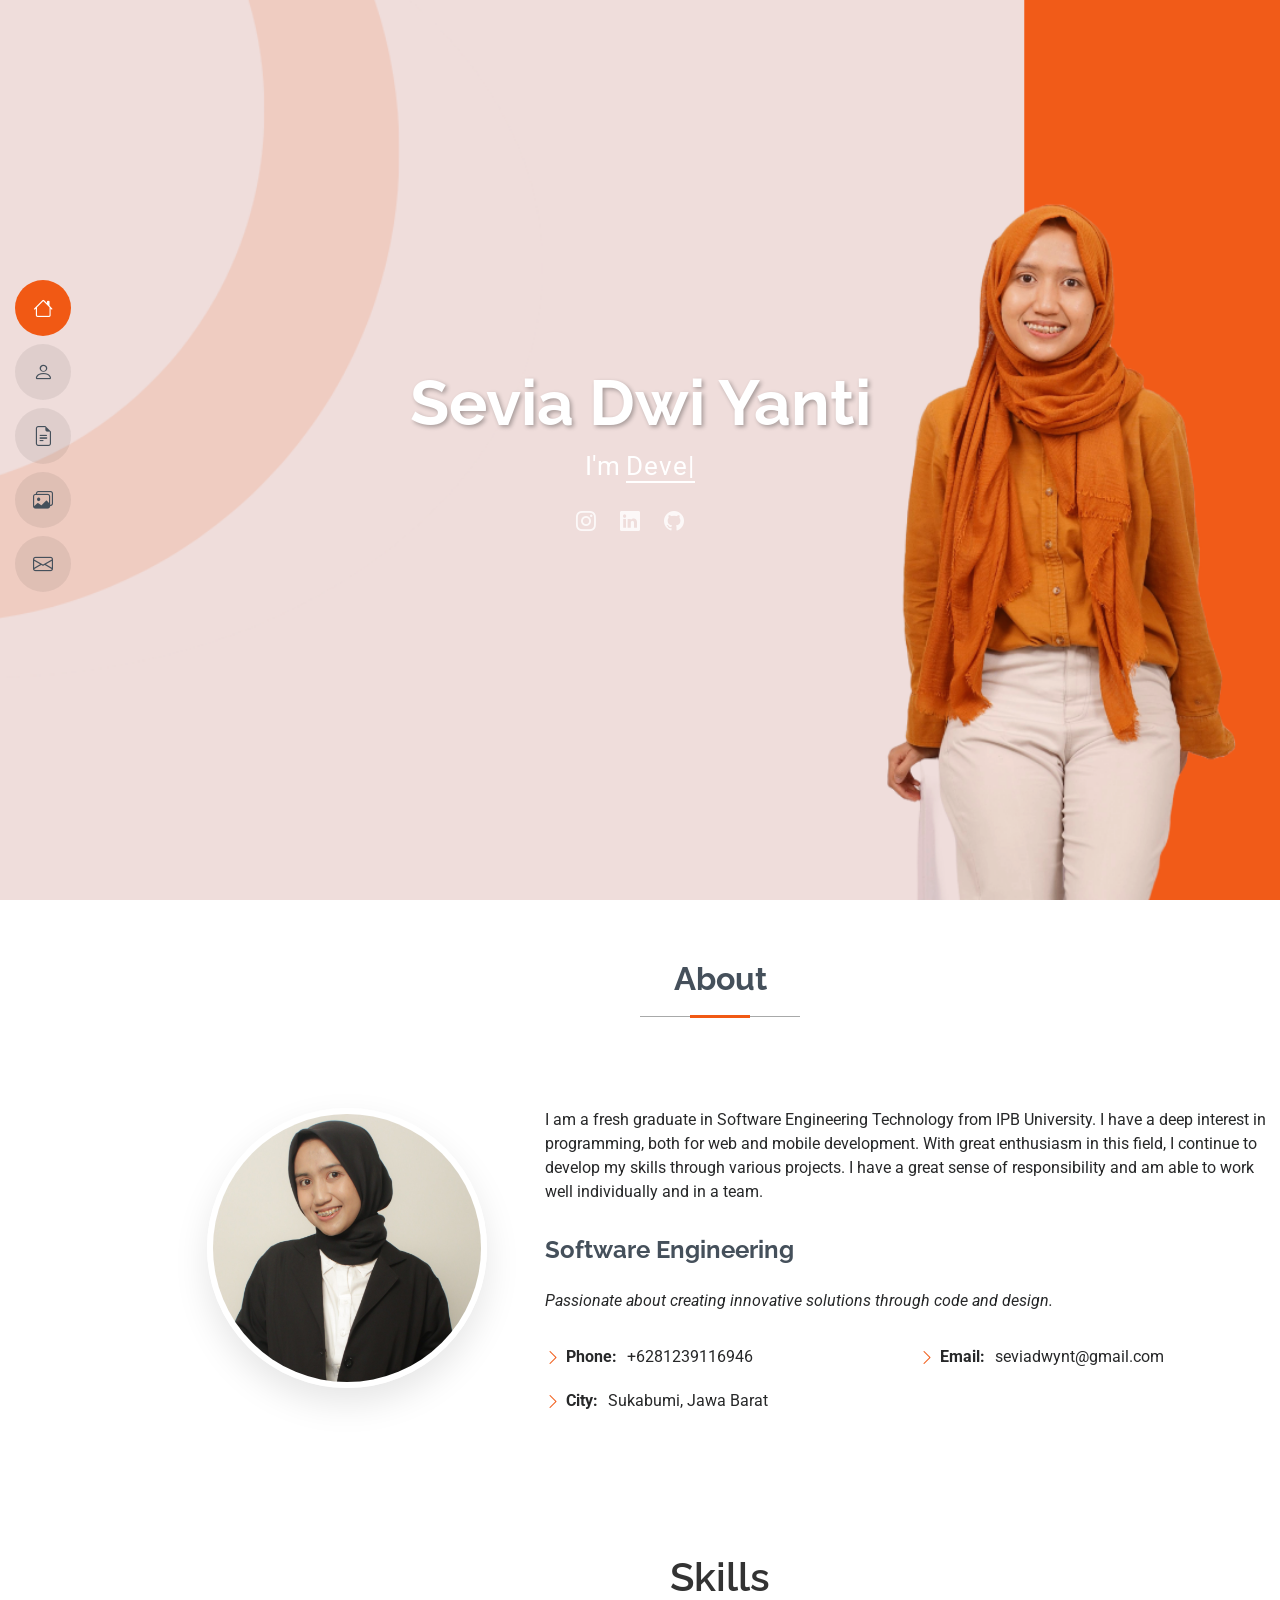
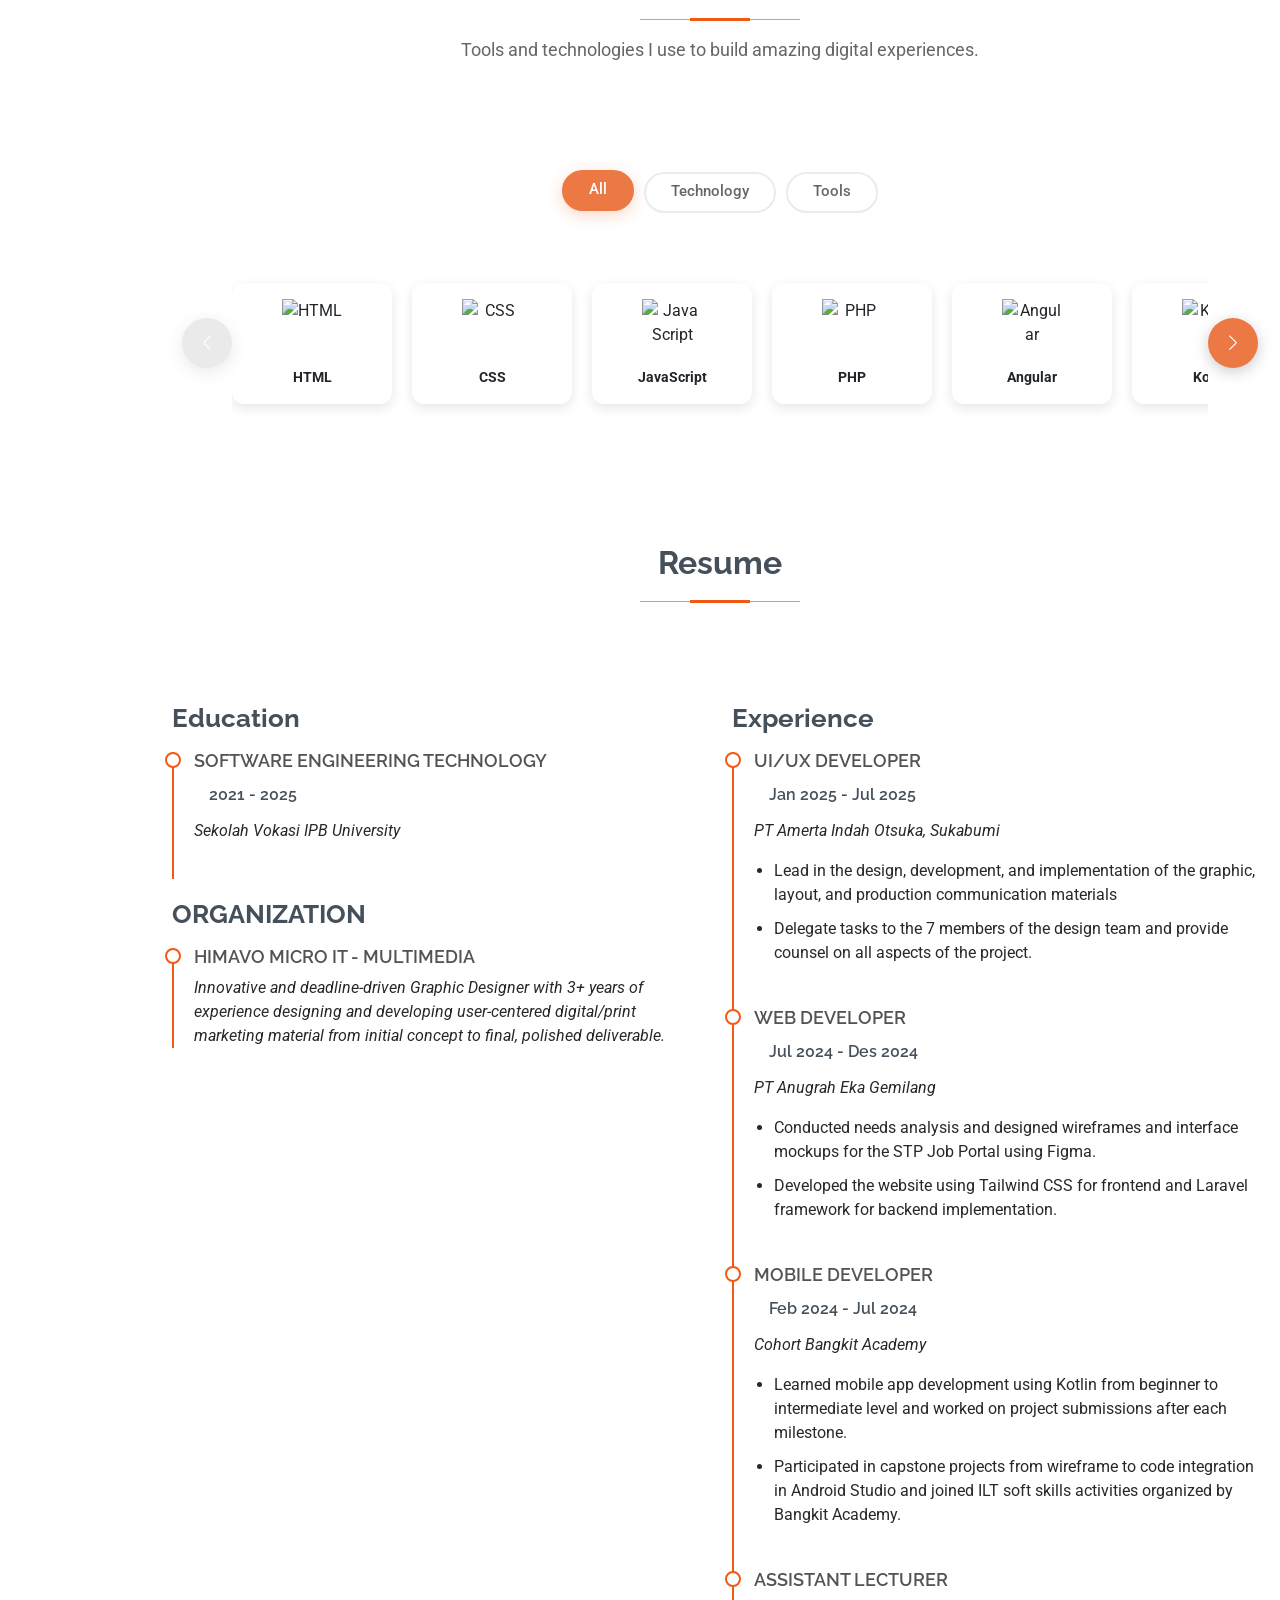
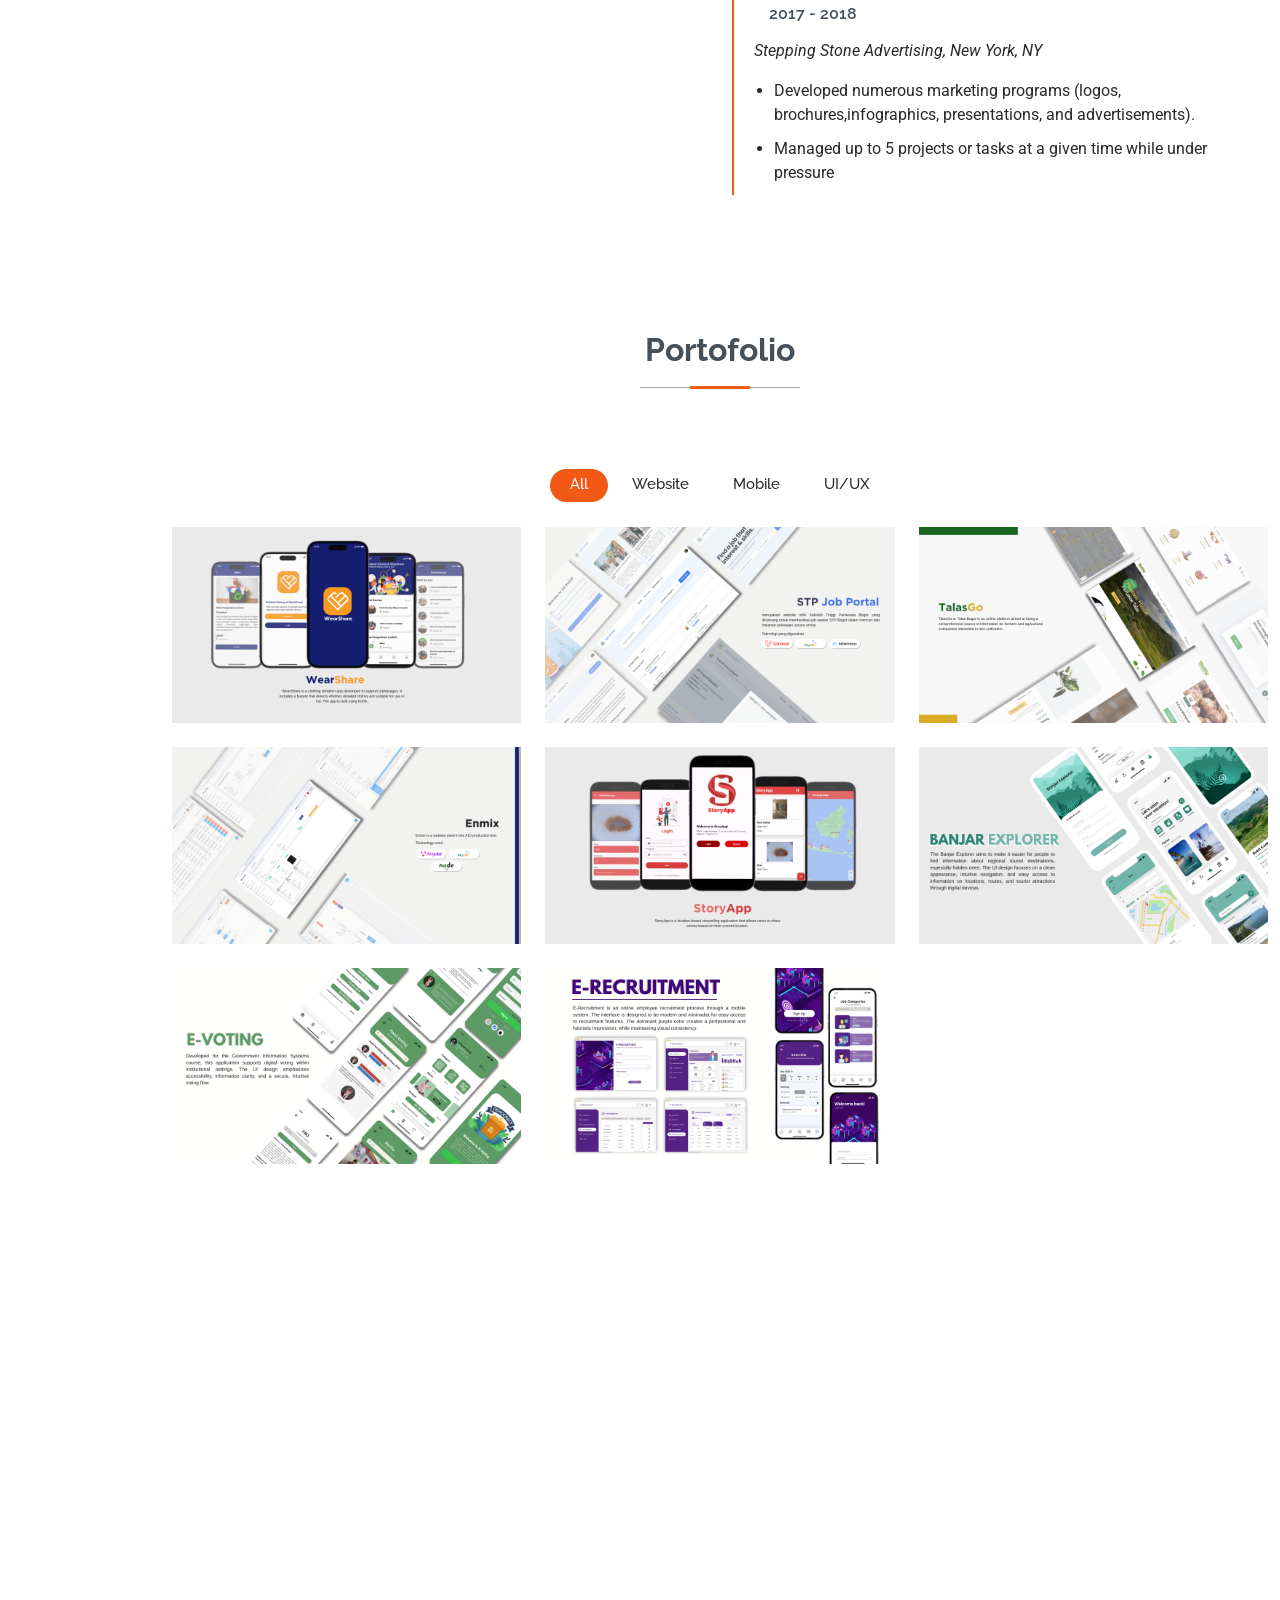
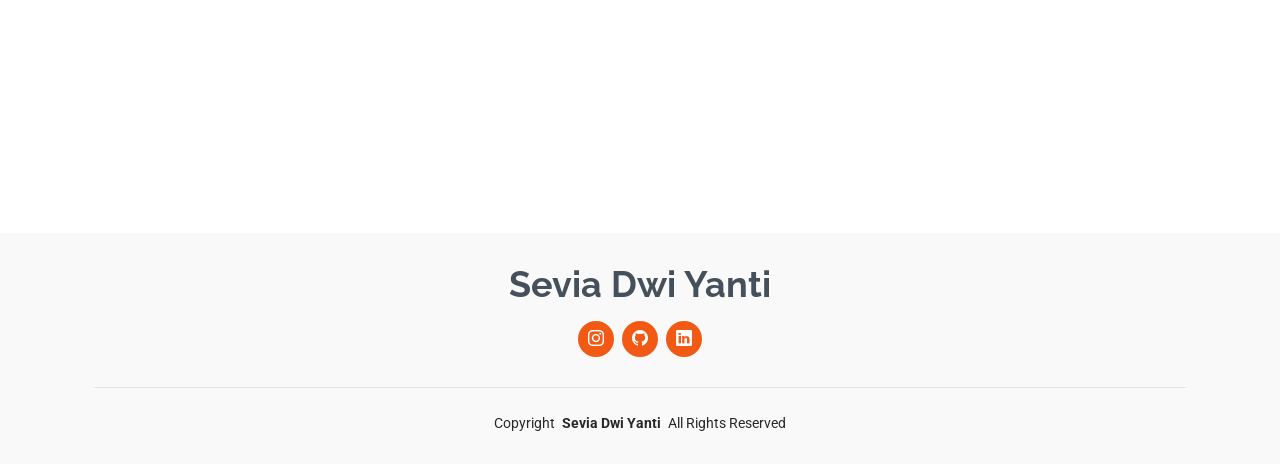
==== index.html @ 6b15bf9e "first commit" ====
<!DOCTYPE html>
<html lang="en">
  <head>
    <meta charset="utf-8" />
    <meta content="width=device-width, initial-scale=1.0" name="viewport" />
    <title>Sevia'Porto</title>
    <meta content="" name="description" />
    <meta content="" name="keywords" />

    <!-- Favicons -->
    <link href="assets/img/image.png" rel="icon" />
    <link href="assets/img/apple-touch-icon.png" rel="apple-touch-icon" />

    <!-- Fonts -->
    <link href="https://fonts.googleapis.com" rel="preconnect" />
    <link href="https://fonts.gstatic.com" rel="preconnect" crossorigin />
    <link
      href="https://fonts.googleapis.com/css2?family=Roboto:ital,wght@0,100;0,300;0,400;0,500;0,700;0,900;1,100;1,300;1,400;1,500;1,700;1,900&family=Poppins:ital,wght@0,100;0,200;0,300;0,400;0,500;0,600;0,700;0,800;0,900;1,100;1,200;1,300;1,400;1,500;1,600;1,700;1,800;1,900&family=Raleway:ital,wght@0,100;0,200;0,300;0,400;0,500;0,600;0,700;0,800;0,900;1,100;1,200;1,300;1,400;1,500;1,600;1,700;1,800;1,900&display=swap"
      rel="stylesheet"
    />

    <!-- Vendor CSS Files -->
    <link
      href="assets/vendor/bootstrap/css/bootstrap.min.css"
      rel="stylesheet"
    />
    <link
      href="assets/vendor/bootstrap-icons/bootstrap-icons.css"
      rel="stylesheet"
    />
    <link href="assets/vendor/aos/aos.css" rel="stylesheet" />
    <link
      href="assets/vendor/glightbox/css/glightbox.min.css"
      rel="stylesheet"
    />
    <link href="assets/vendor/swiper/swiper-bundle.min.css" rel="stylesheet" />

    <!-- Main CSS File -->
    <link href="assets/css/main.css" rel="stylesheet" />

    <!-- =======================================================
  * Template Name: MyResume
  * Template URL: https://bootstrapmade.com/free-html-bootstrap-template-my-resume/
  * Updated: Jun 29 2024 with Bootstrap v5.3.3
  * Author: BootstrapMade.com
  * License: https://bootstrapmade.com/license/
  ======================================================== -->
  </head>

  <body class="index-page">
    <header
      id="header"
      class="header d-flex flex-column justify-content-center"
    >
      <i class="header-toggle d-xl-none bi bi-list"></i>

      <nav id="navmenu" class="navmenu">
        <ul>
          <li>
            <a href="#hero" class="active"
              ><i class="bi bi-house navicon"></i><span>Home</span></a
            >
          </li>
          <li>
            <a href="#about"
              ><i class="bi bi-person navicon"></i><span>About</span></a
            >
          </li>
          <li>
            <a href="#resume"
              ><i class="bi bi-file-earmark-text navicon"></i
              ><span>Resume</span></a
            >
          </li>
          <li>
            <a href="#portfolio"
              ><i class="bi bi-images navicon"></i><span>Portofolio</span></a
            >
          </li>
          <li>
            <a href="#contact"
              ><i class="bi bi-envelope navicon"></i><span>Contact</span></a
            >
          </li>
        </ul>
      </nav>
    </header>

    <main class="main">
      <!-- Hero Section -->
      <!-- <section id="hero" class="hero section light-background">
        <img src="assets/img/sampulnew.png" alt="" />
        <div class="container" data-aos="zoom-out">
          <div class="row justify-content-center">
            <div class="col-lg-9">
              <h2>Sevia Dwi Yanti </h2>
              <p>
                I'm
                <span
                  class="typed"
                  data-typed-items="Developer"
                  >Developer</span
                ><span
                  class="typed-cursor typed-cursor--blink"
                  aria-hidden="true"
                ></span>
              </p>
              <div class="social-links">
                <a href="https://www.instagram.com/sevia.dwynt_/"><i class="bi bi-instagram"></i></a>
                <a href="https://www.linkedin.com/in/sevia-dwi-yanti-b09a261b1/?locale=in_ID"><i class="bi bi-linkedin"></i></a>
                <a href="https://github.com/seviadwiyanti"><i class="bi bi-github"></i></a>
              </div>
            </div>
          </div>
        </div>
      </section> -->
      <!-- /Hero Section -->

      <!-- Original Hero Section -->
      <section id="hero" class="hero section light-background">
        <img src="assets/img/sampulnew.png" alt="Sevia Background" />
        <div class="container" data-aos="zoom-out">
          <div class="row justify-content-center">
            <div class="col-lg-9">
              <h2>Sevia Dwi Yanti</h2>
              <p>
                I'm
                <span class="typed" data-typed-items="Developer"
                  >Developer</span
                >
                <span
                  class="typed-cursor typed-cursor--blink"
                  aria-hidden="true"
                ></span>
              </p>
              <div class="social-links">
                <a href="https://www.instagram.com/sevia.dwynt_/"
                  ><i class="bi bi-instagram"></i
                ></a>
                <a
                  href="https://www.linkedin.com/in/sevia-dwi-yanti-b09a261b1/?locale=in_ID"
                  ><i class="bi bi-linkedin"></i
                ></a>
                <a href="https://github.com/seviadwiyanti"
                  ><i class="bi bi-github"></i
                ></a>
              </div>
            </div>
          </div>
        </div>
      </section>
      <!-- About Section -->
      <!-- About Section HTML -->
      <section id="about" class="about section">
        <!-- Section Title -->
        <div class="container section-title" data-aos="fade-up">
          <h2>About</h2>
        </div>
        <!-- End Section Title -->

        <div
          class="container"
          data-aos="fade-up"
          data-aos-delay="100"
          style="margin-top: -30px"
        >
          <div class="row gy-4 justify-content-center align-items-center">
            <div class="col-lg-4 text-center">
              <div class="about-img-wrapper">
                <img
                  src="assets/img/aboutbaru.jpg"
                  class="about-profile-img"
                  alt="Profile Picture"
                />
              </div>
            </div>
            <div class="col-lg-8 content">
              <p class="py-3">
                I am a fresh graduate in Software Engineering Technology from
                IPB University. I have a deep interest in programming, both for
                web and mobile development. With great enthusiasm in this field,
                I continue to develop my skills through various projects. I have
                a great sense of responsibility and am able to work well
                individually and in a team.
              </p>
              <h2>Software Engineering</h2>
              <p class="fst-italic py-3">
                Passionate about creating innovative solutions through code and
                design.
              </p>
              <div class="row">
                <div class="col-lg-6">
                  <ul>
                    <li>
                      <i class="bi bi-chevron-right"></i>
                      <strong>Phone:</strong> <span>+6281239116946</span>
                    </li>
                    <li>
                      <i class="bi bi-chevron-right"></i>
                      <strong>City:</strong> <span>Sukabumi, Jawa Barat</span>
                    </li>
                  </ul>
                </div>
                <div class="col-lg-6">
                  <ul>
                    <li>
                      <i class="bi bi-chevron-right"></i>
                      <strong>Email:</strong> <span>seviadwynt@gmail.com</span>
                    </li>
                  </ul>
                </div>
              </div>
            </div>
          </div>
        </div>
      </section>
      <!-- /About Section -->
      <!-- /About Section -->

      <!-- Skills Section -->
      <section id="skills" class="skills section">
        <div class="container section-title">
          <h2>Skills</h2>
          <p>
            Tools and technologies I use to build amazing digital experiences.
          </p>
        </div>

        <div class="container">
          <!-- Skills Filter Buttons -->
          <ul class="skills-filters">
            <li data-filter="*" class="filter-active">All</li>
            <li data-filter=".filter-technology">Technology</li>
            <li data-filter=".filter-tools">Tools</li>
          </ul>

          <!-- Skills Wrapper with Navigation -->
          <div class="skills-wrapper">
            <button class="skills-navigation prev" id="prevBtn">
              <i class="bi bi-chevron-left"></i>
            </button>

            <button class="skills-navigation next" id="nextBtn">
              <i class="bi bi-chevron-right"></i>
            </button>

            <!-- Skills Items -->
            <div class="skills-container" id="skillsContainer">
              <!-- Technology Skills -->
              <div class="skill-item filter-technology">
                <div class="card border-0 p-3 skill-card">
                  <img
                    src="https://cdn.jsdelivr.net/gh/devicons/devicon@latest/icons/html5/html5-original.svg"
                    class="img-fluid"
                    alt="HTML"
                    title="HTML"
                  />
                  <p class="mt-2 mb-0 fw-bold">HTML</p>
                </div>
              </div>

              <div class="skill-item filter-technology">
                <div class="card border-0 p-3 skill-card">
                  <img
                    src="https://cdn.jsdelivr.net/gh/devicons/devicon/icons/css3/css3-original.svg"
                    class="img-fluid"
                    alt="CSS"
                    title="CSS"
                  />
                  <p class="mt-2 mb-0 fw-bold">CSS</p>
                </div>
              </div>

              <div class="skill-item filter-technology">
                <div class="card border-0 p-3 skill-card">
                  <img
                    src="https://cdn.jsdelivr.net/gh/devicons/devicon/icons/javascript/javascript-original.svg"
                    class="img-fluid"
                    alt="JavaScript"
                    title="JavaScript"
                  />
                  <p class="mt-2 mb-0 fw-bold">JavaScript</p>
                </div>
              </div>

              <div class="skill-item filter-technology">
                <div class="card border-0 p-3 skill-card">
                  <img
                    src="https://cdn.jsdelivr.net/gh/devicons/devicon/icons/php/php-original.svg"
                    class="img-fluid"
                    alt="PHP"
                    title="PHP"
                  />
                  <p class="mt-2 mb-0 fw-bold">PHP</p>
                </div>
              </div>

              <div class="skill-item filter-technology">
                <div class="card border-0 p-3 skill-card">
                  <img
                    src="https://cdn.jsdelivr.net/gh/devicons/devicon/icons/angularjs/angularjs-original.svg"
                    class="img-fluid"
                    alt="Angular"
                    title="Angular"
                  />
                  <p class="mt-2 mb-0 fw-bold">Angular</p>
                </div>
              </div>

              <div class="skill-item filter-technology">
                <div class="card border-0 p-3 skill-card">
                  <img
                    src="https://cdn.jsdelivr.net/gh/devicons/devicon/icons/kotlin/kotlin-original.svg"
                    class="img-fluid"
                    alt="Kotlin"
                    title="Kotlin"
                  />
                  <p class="mt-2 mb-0 fw-bold">Kotlin</p>
                </div>
              </div>

              <div class="skill-item filter-technology">
                <div class="card border-0 p-3 skill-card">
                  <img
                    src="https://cdn.jsdelivr.net/gh/devicons/devicon@latest/icons/laravel/laravel-original.svg"
                    class="img-fluid"
                    alt="Laravel"
                    title="Laravel"
                  />
                  <p class="mt-2 mb-0 fw-bold">Laravel</p>
                </div>
              </div>

              <!-- Tools -->
              <div class="skill-item filter-tools">
                <div class="card border-0 p-3 skill-card">
                  <img
                    src="https://cdn.jsdelivr.net/gh/devicons/devicon/icons/figma/figma-original.svg"
                    class="img-fluid"
                    alt="Figma"
                    title="Figma"
                  />
                  <p class="mt-2 mb-0 fw-bold">Figma</p>
                </div>
              </div>

              <div class="skill-item filter-tools">
                <div class="card border-0 p-3 skill-card">
                  <img
                    src="https://cdn.jsdelivr.net/gh/devicons/devicon/icons/git/git-original.svg"
                    class="img-fluid"
                    alt="Git"
                    title="Git"
                  />
                  <p class="mt-2 mb-0 fw-bold">Git</p>
                </div>
              </div>

              <div class="skill-item filter-tools">
                <div class="card border-0 p-3 skill-card">
                  <img
                    src="https://cdn.jsdelivr.net/gh/devicons/devicon/icons/vscode/vscode-original.svg"
                    class="img-fluid"
                    alt="VS Code"
                    title="VS Code"
                  />
                  <p class="mt-2 mb-0 fw-bold">VS Code</p>
                </div>
              </div>

              <div class="skill-item filter-tools">
                <div class="card border-0 p-3 skill-card">
                  <img
                    src="https://cdn.jsdelivr.net/gh/devicons/devicon/icons/mysql/mysql-original.svg"
                    class="img-fluid"
                    alt="MySQL"
                    title="MySQL"
                  />
                  <p class="mt-2 mb-0 fw-bold">MySQL</p>
                </div>
              </div>

              <div class="skill-item filter-tools">
                <div class="card border-0 p-3 skill-card">
                  <img
                    src="https://cdn.jsdelivr.net/gh/devicons/devicon/icons/androidstudio/androidstudio-original.svg"
                    class="img-fluid"
                    alt="Android Studio"
                    title="Android Studio"
                  />
                  <p class="mt-2 mb-0 fw-bold">Android Studio</p>
                </div>
              </div>

              <div class="skill-item filter-tools">
                <div class="card border-0 p-3 skill-card">
                  <img
                    src="https://cdn.jsdelivr.net/gh/devicons/devicon@latest/icons/illustrator/illustrator-original.svg"
                    class="img-fluid"
                    alt="Illustrator"
                    title="Illustrator"
                  />
                  <p class="mt-2 mb-0 fw-bold">Illustrator</p>
                </div>
              </div>
            </div>
          </div>
        </div>
      </section>

      <!-- Resume Section -->
      <section id="resume" class="resume section">
        <!-- Section Title -->
        <div class="container section-title" data-aos="fade-up">
          <h2>Resume</h2>
        </div>
        <!-- End Section Title -->

        <div class="container">
          <div class="row">
            <div class="col-lg-6" data-aos="fade-up" data-aos-delay="100">
              <!-- Edn Resume Item -->

              <h3 class="resume-title">Education</h3>
              <div class="resume-item">
                <h4>Software Engineering Technology</h4>
                <h5>2021 - 2025</h5>
                <p><em>Sekolah Vokasi IPB University</em></p>
              </div>

              <h3 class="resume-title">ORGANIZATION</h3>

              <div class="resume-item pb-0">
                <h4>Himavo Micro IT - Multimedia</h4>
                <p>
                  <em
                    >Innovative and deadline-driven Graphic Designer with 3+
                    years of experience designing and developing user-centered
                    digital/print marketing material from initial concept to
                    final, polished deliverable.</em
                  >
                </p>
              </div>
              <!-- Edn Resume Item -->
            </div>

            <div class="col-lg-6" data-aos="fade-up" data-aos-delay="200">
              <h3 class="resume-title">Experience</h3>
              <div class="resume-item">
                <h4>UI/UX Developer</h4>
                <h5>Jan 2025 - Jul 2025</h5>
                <p><em> PT Amerta Indah Otsuka, Sukabumi</em></p>
                <ul>
                  <li>
                    Lead in the design, development, and implementation of the
                    graphic, layout, and production communication materials
                  </li>
                  <li>
                    Delegate tasks to the 7 members of the design team and
                    provide counsel on all aspects of the project.
                  </li>
                </ul>
              </div>
              <!-- Edn Resume Item -->

              <div class="resume-item">
                <h4>Web Developer</h4>
                <h5>Jul 2024 - Des 2024</h5>
                <p><em>PT Anugrah Eka Gemilang</em></p>
                <ul>
                  <li>
                    Conducted needs analysis and designed wireframes and
                    interface mockups for the STP Job Portal using Figma.
                  </li>
                  <li>
                    Developed the website using Tailwind CSS for frontend and
                    Laravel framework for backend implementation.
                  </li>
                </ul>
              </div>
              <!-- Edn Resume Item -->

              <div class="resume-item">
                <h4>Mobile Developer</h4>
                <h5>Feb 2024 - Jul 2024</h5>
                <p><em> Cohort Bangkit Academy</em></p>
                <ul>
                  <li>
                    Learned mobile app development using Kotlin from beginner to
                    intermediate level and worked on project submissions after
                    each milestone.
                  </li>
                  <li>
                    Participated in capstone projects from wireframe to code
                    integration in Android Studio and joined ILT soft skills
                    activities organized by Bangkit Academy.
                  </li>
                </ul>
              </div>
              <!-- Edn Resume Item -->

              <div class="resume-item">
                <h4>Assistant Lecturer</h4>
                <h5>2017 - 2018</h5>
                <p><em>Stepping Stone Advertising, New York, NY</em></p>
                <ul>
                  <li>
                    Developed numerous marketing programs (logos,
                    brochures,infographics, presentations, and advertisements).
                  </li>
                  <li>
                    Managed up to 5 projects or tasks at a given time while
                    under pressure
                  </li>
                </ul>
              </div>
              <!-- Edn Resume Item -->
            </div>
          </div>
        </div>
      </section>
      <!-- /Resume Section -->

      <!-- Portfolio Section -->
      <section id="portfolio" class="portfolio section">
        <!-- Section Title -->
        <div class="container section-title" data-aos="fade-up">
          <h2>Portofolio</h2>
        </div>
        <!-- End Section Title -->

        <div class="container">
          <div
            class="isotope-layout"
            data-default-filter="*"
            data-layout="masonry"
            data-sort="original-order"
          >
            <ul
              class="portfolio-filters isotope-filters"
              data-aos="fade-up"
              data-aos-delay="100"
            >
              <li data-filter="*" class="filter-active">All</li>
              <li data-filter=".filter-app">Website</li>
              <li data-filter=".filter-product">Mobile</li>
              <li data-filter=".filter-branding">UI/UX</li>
            </ul>
            <!-- End Portfolio Filters -->

            <div
              class="row gy-4 isotope-container"
              data-aos="fade-up"
              data-aos-delay="200"
            >
              <div
                class="col-lg-4 col-md-6 portfolio-item isotope-item filter-product"
              >
                <img
                  src="assets/img/portfolio/wearshare.png"
                  class="img-fluid"
                  alt=""
                />
                <div class="portfolio-info">
                  <h4>WearShare</h4>
                  <a
                    href="assets/img/portfolio/wearshare.png"
                    title="App 1"
                    data-gallery="portfolio-gallery-app"
                    class="glightbox preview-link"
                    ><i class="bi bi-zoom-in"></i
                  ></a>
                </div>
              </div>
              <!-- End Portfolio Item -->

              <div
                class="col-lg-4 col-md-6 portfolio-item isotope-item filter-app"
              >
                <img
                  src="assets/img/portfolio/porto16.png"
                  class="img-fluid"
                  alt=""
                />
                <div class="portfolio-info">
                  <h4>STP Job Portal</h4>
                  <a
                    href="assets/img/portfolio/porto16.png"
                    title="Product 1"
                    data-gallery="portfolio-gallery-product"
                    class="glightbox preview-link"
                    ><i class="bi bi-zoom-in"></i
                  ></a>
                </div>
              </div>
              <!-- End Portfolio Item -->

              <div
                class="col-lg-4 col-md-6 portfolio-item isotope-item filter-app"
              >
                <img
                  src="assets/img/portfolio/talasGo.png"
                  class="img-fluid"
                  alt=""
                />
                <div class="portfolio-info">
                  <h4>TalasGo</h4>
                  <a
                    href="assets/img/portfolio/talasGo.png"
                    title="Branding 1"
                    data-gallery="portfolio-gallery-branding"
                    class="glightbox preview-link"
                    ><i class="bi bi-zoom-in"></i
                  ></a>
                </div>
              </div>
              <!-- End Portfolio Item -->

              <div
                class="col-lg-4 col-md-6 portfolio-item isotope-item filter-app"
              >
                <img
                  src="assets/img/portfolio/Enmix.png"
                  class="img-fluid"
                  alt=""
                />
                <div class="portfolio-info">
                  <h4>Enmix</h4>
                  <a
                    href="assets/img/portfolio/Enmix.png"
                    title="App 2"
                    data-gallery="portfolio-gallery-app"
                    class="glightbox preview-link"
                    ><i class="bi bi-zoom-in"></i
                  ></a>
                </div>
              </div>
              <!-- End Portfolio Item -->

              <div
                class="col-lg-4 col-md-6 portfolio-item isotope-item filter-product"
              >
                <img
                  src="assets/img/portfolio/StoryApp.png"
                  class="img-fluid"
                  alt=""
                />
                <div class="portfolio-info">
                  <h4>StoryApp</h4>
                  <a
                    href="assets/img/portfolio/StoryApp.png"
                    title="StoryApp"
                    data-gallery="portfolio-gallery-product"
                    class="glightbox preview-link"
                    ><i class="bi bi-zoom-in"></i
                  ></a>
                  <!-- <a
                    href="portfolio-details.html"
                    title="More Details"
                    class="details-link"
                    ><i class="bi bi-link-45deg"></i
                  ></a> -->
                </div>
              </div>
              <!-- End Portfolio Item -->

              <div
                class="col-lg-4 col-md-6 portfolio-item isotope-item filter-branding"
              >
                <img
                  src="assets/img/portfolio/banjarexplorer.png"
                  class="img-fluid"
                  alt=""
                />
                <div class="portfolio-info">
                  <h4>Banjar Explorer</h4>
                  <a
                    href="assets/img/portfolio/banjarexplorer.png"
                    title="Branding 2"
                    data-gallery="portfolio-gallery-branding"
                    class="glightbox preview-link"
                    ><i class="bi bi-zoom-in"></i
                  ></a>
                </div>
              </div>
              <!-- End Portfolio Item -->

              <div
                class="col-lg-4 col-md-6 portfolio-item isotope-item filter-branding"
              >
                <img
                  src="assets/img/portfolio/e-voting.png"
                  class="img-fluid"
                  alt=""
                />
                <div class="portfolio-info">
                  <h4>E-Voting</h4>
                  <a
                    href="assets/img/portfolio/e-voting.png"
                    title="App 3"
                    data-gallery="portfolio-gallery-app"
                    class="glightbox preview-link"
                    ><i class="bi bi-zoom-in"></i
                  ></a>
                </div>
              </div>
              <!-- End Portfolio Item -->

              <div
                class="col-lg-4 col-md-6 portfolio-item isotope-item filter-branding"
              >
                <img
                  src="assets/img/portfolio/e-recruitment.png"
                  class="img-fluid"
                  alt=""
                />
                <div class="portfolio-info">
                  <h4>E-Recruitment</h4>
                  <a
                    href="assets/img/portfolio/e-recruitment.png"
                    title="Product 3"
                    data-gallery="portfolio-gallery-product"
                    class="glightbox preview-link"
                    ><i class="bi bi-zoom-in"></i
                  ></a>
                </div>
              </div>
              <!-- End Portfolio Item -->

              <!-- End Portfolio Item -->
            </div>
            <!-- End Portfolio Container -->
          </div>
        </div>
      </section>
      <!-- /Portfolio Section -->

      <!-- Contact Section -->
      <section id="contact" class="contact section">
        <!-- Section Title -->
        <div class="container section-title" data-aos="fade-up">
          <h2>Contact</h2>
        </div>
        <!-- End Section Title -->

        <div class="container" data-aos="fade" data-aos-delay="100">
          <div class="row gy-4">
            <div class="col-lg-4">
              <div
                class="info-item d-flex"
                data-aos="fade-up"
                data-aos-delay="200"
              >
                <i class="bi bi-geo-alt flex-shrink-0"></i>
                <div>
                  <h3>Address</h3>
                  <p>Sukabumi, Jawa Barat</p>
                </div>
              </div>
              <!-- End Info Item -->

              <div
                class="info-item d-flex"
                data-aos="fade-up"
                data-aos-delay="300"
              >
                <i class="bi bi-telephone flex-shrink-0"></i>
                <div>
                  <h3>Call Us</h3>
                  <p>+6281239116946</p>
                </div>
              </div>
              <!-- End Info Item -->

              <div
                class="info-item d-flex"
                data-aos="fade-up"
                data-aos-delay="400"
              >
                <i class="bi bi-envelope flex-shrink-0"></i>
                <div>
                  <h3>Email Us</h3>
                  <p>seviadwynt@gmail.com</p>
                </div>
              </div>
              <!-- End Info Item -->
            </div>

            <div class="col-lg-8">
              <form
                action="forms/contact.php"
                method="post"
                class="php-email-form"
                data-aos="fade-up"
                data-aos-delay="200"
              >
                <div class="row gy-4">
                  <div class="col-md-6">
                    <input
                      type="text"
                      name="name"
                      class="form-control"
                      placeholder="Your Name"
                      required=""
                    />
                  </div>

                  <div class="col-md-6">
                    <input
                      type="email"
                      class="form-control"
                      name="email"
                      placeholder="Your Email"
                      required=""
                    />
                  </div>

                  <div class="col-md-12">
                    <input
                      type="text"
                      class="form-control"
                      name="subject"
                      placeholder="Subject"
                      required=""
                    />
                  </div>

                  <div class="col-md-12">
                    <textarea
                      class="form-control"
                      name="message"
                      rows="6"
                      placeholder="Message"
                      required=""
                    ></textarea>
                  </div>

                  <div class="col-md-12 text-center">
                    <div class="loading">Loading</div>
                    <div class="error-message"></div>
                    <div class="sent-message">
                      Your message has been sent. Thank you!
                    </div>

                    <button type="submit">Send Message</button>
                  </div>
                </div>
              </form>
            </div>
            <!-- End Contact Form -->
          </div>
        </div>
      </section>
      <!-- /Contact Section -->
    </main>

    <footer id="footer" class="footer position-relative light-background">
      <div class="container">
        <h3 class="sitename">Sevia Dwi Yanti</h3>
        <div class="social-links d-flex justify-content-center">
          <a href="https://www.instagram.com/sevia.dwynt_/"
            ><i class="bi bi-instagram"></i
          ></a>
          <a href="https://github.com/seviadwiyanti"
            ><i class="bi bi-github"></i
          ></a>
          <a
            href="https://www.linkedin.com/in/sevia-dwi-yanti-b09a261b1/?locale=in_ID"
            ><i class="bi bi-linkedin"></i
          ></a>
        </div>
        <div class="container">
          <div class="copyright">
            <span>Copyright</span>
            <strong class="px-1 sitename">Sevia Dwi Yanti</strong>
            <span>All Rights Reserved</span>
          </div>
        </div>
      </div>
    </footer>

    <!-- Scroll Top -->
    <a
      href="#"
      id="scroll-top"
      class="scroll-top d-flex align-items-center justify-content-center"
      ><i class="bi bi-arrow-up-short"></i
    ></a>

    <!-- Preloader -->
    <div id="preloader"></div>

    <!-- Vendor JS Files -->
    <script src="assets/vendor/bootstrap/js/bootstrap.bundle.min.js"></script>
    <script src="assets/vendor/php-email-form/validate.js"></script>
    <script src="assets/vendor/aos/aos.js"></script>
    <script src="assets/vendor/typed.js/typed.umd.js"></script>
    <script src="assets/vendor/purecounter/purecounter_vanilla.js"></script>
    <script src="assets/vendor/waypoints/noframework.waypoints.js"></script>
    <script src="assets/vendor/glightbox/js/glightbox.min.js"></script>
    <script src="assets/vendor/imagesloaded/imagesloaded.pkgd.min.js"></script>
    <script src="assets/vendor/isotope-layout/isotope.pkgd.min.js"></script>
    <script src="assets/vendor/swiper/swiper-bundle.min.js"></script>

    <!-- Main JS File -->
    <script src="assets/js/main.js"></script>
  </body>
</html>
---- assets/css/main.css ----
/**
* Template Name: MyResume
* Template URL: https://bootstrapmade.com/free-html-bootstrap-template-my-resume/
* Updated: Jun 29 2024 with Bootstrap v5.3.3
* Author: BootstrapMade.com
* License: https://bootstrapmade.com/license/
*/

/*--------------------------------------------------------------
# Font & Color Variables
# Help: https://bootstrapmade.com/color-system/
--------------------------------------------------------------*/
/* Fonts */
:root {
  --default-font: "Roboto", system-ui, -apple-system, "Segoe UI", Roboto,
    "Helvetica Neue", Arial, "Noto Sans", "Liberation Sans", sans-serif,
    "Apple Color Emoji", "Segoe UI Emoji", "Segoe UI Symbol", "Noto Color Emoji";
  --heading-font: "Raleway", sans-serif;
  --nav-font: "Poppins", sans-serif;
}

/* Global Colors - The following color variables are used throughout the website. Updating them here will change the color scheme of the entire website */
:root {
  --background-color: #ffffff; /* Background color for the entire website, including individual sections */
  --default-color: #272829; /* Default color used for the majority of the text content across the entire website */
  --heading-color: #45505b; /* Color for headings, subheadings and title throughout the website */
  --accent-color: #f15914; /* Accent color that represents your brand on the website. It's used for buttons, links, and other elements that need to stand out */
  --surface-color: #ffffff; /* The surface color is used as a background of boxed elements within sections, such as cards, icon boxes, or other elements that require a visual separation from the global background. */
  --contrast-color: #ffffff; /* Contrast color for text, ensuring readability against backgrounds of accent, heading, or default colors. */
}

/* Nav Menu Colors - The following color variables are used specifically for the navigation menu. They are separate from the global colors to allow for more customization options */
:root {
  --nav-color: #45505b; /* The default color of the main navmenu links */
  --nav-hover-color: #f15914; /* Applied to main navmenu links when they are hovered over or active */
  --nav-mobile-background-color: #ffffff; /* Used as the background color for mobile navigation menu */
  --nav-dropdown-background-color: #ffffff; /* Used as the background color for dropdown items that appear when hovering over primary navigation items */
  --nav-dropdown-color: #212529; /* Used for navigation links of the dropdown items in the navigation menu. */
  --nav-dropdown-hover-color: #f15914; /* Similar to --nav-hover-color, this color is applied to dropdown navigation links when they are hovered over. */
}

/* Color Presets - These classes override global colors when applied to any section or element, providing reuse of the sam color scheme. */

.light-background {
  --background-color: #f9f9f9;
  --surface-color: #ffffff;
}

.dark-background {
  --background-color: #060606;
  --default-color: #ffffff;
  --heading-color: #ffffff;
  --surface-color: #252525;
  --contrast-color: #ffffff;
}

/* Smooth scroll */
:root {
  scroll-behavior: smooth;
}

/*--------------------------------------------------------------
# General Styling & Shared Classes
--------------------------------------------------------------*/
body {
  color: var(--default-color);
  background-color: var(--background-color);
  font-family: var(--default-font);
}

a {
  color: var(--accent-color);
  text-decoration: none;
  transition: 0.3s;
}

a:hover {
  color: color-mix(in srgb, var(--accent-color), transparent 25%);
  text-decoration: none;
}

h1,
h2,
h3,
h4,
h5,
h6 {
  color: var(--heading-color);
  font-family: var(--heading-font);
}

/* PHP Email Form Messages
------------------------------*/
.php-email-form .error-message {
  display: none;
  background: #df1529;
  color: #ffffff;
  text-align: left;
  padding: 15px;
  margin-bottom: 24px;
  font-weight: 600;
}

.php-email-form .sent-message {
  display: none;
  color: #ffffff;
  background: #059652;
  text-align: center;
  padding: 15px;
  margin-bottom: 24px;
  font-weight: 600;
}

.php-email-form .loading {
  display: none;
  background: var(--surface-color);
  text-align: center;
  padding: 15px;
  margin-bottom: 24px;
}

.php-email-form .loading:before {
  content: "";
  display: inline-block;
  border-radius: 50%;
  width: 24px;
  height: 24px;
  margin: 0 10px -6px 0;
  border: 3px solid var(--accent-color);
  border-top-color: var(--surface-color);
  animation: php-email-form-loading 1s linear infinite;
}

@keyframes php-email-form-loading {
  0% {
    transform: rotate(0deg);
  }

  100% {
    transform: rotate(360deg);
  }
}

/*--------------------------------------------------------------
# Global Header
--------------------------------------------------------------*/
.header {
  color: var(--default-color);
  position: fixed;
  top: 0;
  left: 0;
  bottom: 0;
  padding: 0 15px;
  transition: all ease-in-out 0.3s;
  overflow-y: auto;
  z-index: 997;
  min-width: 200px;
}

@media (max-width: 1199px) {
  .header {
    background-color: var(--background-color);
    border-right: 1px solid
      color-mix(in srgb, var(--default-color), transparent 90%);
    width: 300px;
    left: -100%;
  }
}

@media (min-width: 1200px) and (max-width: 1600px) {
  .header ~ main {
    margin-left: 160px;
  }

  .header ~ main .hero {
    margin-left: -160px;
    width: 100vw;
  }
}

.header.header-show {
  left: 0;
}

.header .header-toggle {
  color: var(--contrast-color);
  background-color: var(--accent-color);
  font-size: 22px;
  display: flex;
  align-items: center;
  justify-content: center;
  width: 40px;
  height: 40px;
  border-radius: 50%;
  cursor: pointer;
  position: fixed;
  top: 15px;
  right: 15px;
  z-index: 9999;
  transition: background-color 0.3s;
}

.header .header-toggle:hover {
  color: var(--contrast-color);
  background-color: color-mix(in srgb, var(--accent-color) 90%, white 15%);
}

/*--------------------------------------------------------------
# Navigation Menu
--------------------------------------------------------------*/
.navmenu {
  padding: 0;
  z-index: 9997;
}

.navmenu ul {
  list-style: none;
  padding: 0 0 20px 0;
  margin: 0;
  width: 140px;
}

.navmenu a,
.navmenu a:focus {
  color: var(--nav-color);
  font-family: var(--nav-font);
  display: flex;
  align-items: center;
  padding: 10px 18px;
  margin-bottom: 8px;
  font-size: 15px;
  border-radius: 50px;
  background: color-mix(in srgb, var(--default-color), transparent 92%);
  height: 56px;
  width: 100%;
  overflow: hidden;
  transition: 0.3s;
}

.navmenu a i,
.navmenu a:focus i {
  font-size: 20px;
}

.navmenu a span,
.navmenu a:focus span {
  padding: 0 5px 0 7px;
}

@media (min-width: 992px) {
  .navmenu a,
  .navmenu a:focus {
    max-width: 56px;
  }

  .navmenu a span,
  .navmenu a:focus span {
    display: none;
  }
}

.navmenu a:hover,
.navmenu .active,
.navmenu .active:focus,
.navmenu li:hover > a {
  color: var(--contrast-color);
  background: var(--nav-hover-color);
}

.navmenu a:hover,
.navmenu li:hover > a {
  max-width: 100%;
  color: var(--contrast-color);
}

.navmenu a:hover span,
.navmenu li:hover > a span {
  display: block;
}

/*--------------------------------------------------------------
# Global Footer
--------------------------------------------------------------*/
.footer {
  color: var(--default-color);
  background-color: var(--background-color);
  font-size: 14px;
  text-align: center;
  padding: 30px 0;
  position: relative;
}

.footer h3 {
  font-size: 36px;
  font-weight: 700;
  position: relative;
  padding: 0;
  margin: 0 0 15px 0;
}

.footer p {
  font-size: 15;
  font-style: italic;
  padding: 0;
  margin: 0 0 30px 0;
}

.footer .social-links {
  margin: 0 0 30px 0;
}

.footer .social-links a {
  font-size: 16px;
  display: flex;
  align-items: center;
  justify-content: center;
  background: var(--accent-color);
  color: var(--contrast-color);
  line-height: 1;
  margin: 0 4px;
  border-radius: 50%;
  text-align: center;
  width: 36px;
  height: 36px;
  transition: 0.3s;
}

.footer .social-links a:hover {
  background: color-mix(in srgb, var(--accent-color), transparent 20%);
  text-decoration: none;
}

.footer .copyright {
  padding-top: 25px;
  border-top: 1px solid
    color-mix(in srgb, var(--default-color), transparent 90%);
}

.footer .credits {
  font-size: 13px;
  padding-top: 5px;
}

/*--------------------------------------------------------------
# Preloader
--------------------------------------------------------------*/
#preloader {
  position: fixed;
  inset: 0;
  z-index: 999999;
  overflow: hidden;
  background: var(--background-color);
  transition: all 0.6s ease-out;
}

#preloader:before {
  content: "";
  position: fixed;
  top: calc(50% - 30px);
  left: calc(50% - 30px);
  border: 6px solid #ffffff;
  border-color: var(--accent-color) transparent var(--accent-color) transparent;
  border-radius: 50%;
  width: 60px;
  height: 60px;
  animation: animate-preloader 1.5s linear infinite;
}

@keyframes animate-preloader {
  0% {
    transform: rotate(0deg);
  }

  100% {
    transform: rotate(360deg);
  }
}

/*--------------------------------------------------------------
# Scroll Top Button
--------------------------------------------------------------*/
.scroll-top {
  position: fixed;
  visibility: hidden;
  opacity: 0;
  right: 15px;
  bottom: -15px;
  z-index: 99999;
  background-color: var(--accent-color);
  width: 44px;
  height: 44px;
  border-radius: 50px;
  transition: all 0.4s;
}

.scroll-top i {
  font-size: 24px;
  color: var(--contrast-color);
  line-height: 0;
}

.scroll-top:hover {
  background-color: color-mix(in srgb, var(--accent-color), transparent 20%);
  color: var(--contrast-color);
}

.scroll-top.active {
  visibility: visible;
  opacity: 1;
  bottom: 15px;
}

/*--------------------------------------------------------------
# Disable aos animation delay on mobile devices
--------------------------------------------------------------*/
@media screen and (max-width: 768px) {
  [data-aos-delay] {
    transition-delay: 0 !important;
  }
}

/*--------------------------------------------------------------
# Global Page Titles & Breadcrumbs
--------------------------------------------------------------*/
.page-title {
  --background-color: color-mix(in srgb, var(--default-color), transparent 96%);
  color: var(--default-color);
  background-color: var(--background-color);
  padding: 20px 0;
  position: relative;
}

.page-title h1 {
  font-size: 28px;
  font-weight: 700;
  margin: 0;
}

.page-title .breadcrumbs ol {
  display: flex;
  flex-wrap: wrap;
  list-style: none;
  padding: 0 0 10px 0;
  margin: 0;
  font-size: 14px;
  font-weight: 400;
}

.page-title .breadcrumbs ol li + li {
  padding-left: 10px;
}

.page-title .breadcrumbs ol li + li::before {
  content: "/";
  display: inline-block;
  padding-right: 10px;
  color: color-mix(in srgb, var(--default-color), transparent 70%);
}

/*--------------------------------------------------------------
# Global Sections
--------------------------------------------------------------*/
section,
.section {
  color: var(--default-color);
  background-color: var(--background-color);
  padding: 60px 0;
  overflow: clip;
}

/*--------------------------------------------------------------
# Global Section Titles
--------------------------------------------------------------*/
.section-title {
  text-align: center;
  padding-bottom: 60px;
  position: relative;
}

.section-title h2 {
  font-size: 32px;
  font-weight: 700;
  margin-bottom: 20px;
  padding-bottom: 20px;
  position: relative;
}

.section-title h2:before {
  content: "";
  position: absolute;
  display: block;
  width: 160px;
  height: 1px;
  background: color-mix(in srgb, var(--default-color), transparent 60%);
  left: 0;
  right: 0;
  bottom: 1px;
  margin: auto;
}

.section-title h2::after {
  content: "";
  position: absolute;
  display: block;
  width: 60px;
  height: 3px;
  background: var(--accent-color);
  left: 0;
  right: 0;
  bottom: 0;
  margin: auto;
}

.section-title p {
  margin-bottom: 0;
}
/*--------------------------------------------------------------
# Hero Section - Fixed Version dengan Foto di Mobile
--------------------------------------------------------------*/
.hero {
  width: 100%;
  min-height: 100vh;
  position: relative;
  padding: 80px 0;
  display: flex;
  align-items: center;
  justify-content: center;
  background: linear-gradient(135deg, #ff8d57 0%, #ff9a56 100%);
}

.hero img {
  position: absolute;
  inset: 0;
  display: block;
  width: 100%;
  height: 100%;
  object-fit: cover;
  z-index: 1;
}

.hero:before {
  content: "";
  position: absolute;
  inset: 0;
  z-index: 2;
  background: rgba(248, 120, 60, 0.1);
}

.hero .container {
  position: relative;
  z-index: 3;
  max-width: 1200px;
  margin: 0 auto;
  padding: 0 15px;
}

.hero .row {
  display: flex;
  align-items: center;
  justify-content: center;
  flex-wrap: wrap;
  min-height: 60vh;
}

.hero .col-lg-9 {
  width: 100%;
  max-width: 75%;
  text-align: center;
}

.hero h2 {
  margin: 0;
  font-size: 64px;
  font-weight: 700;
  color: #fff;
  text-shadow: 2px 2px 4px rgba(0, 0, 0, 0.3);
}

.hero p {
  margin: 5px 0 0 0;
  font-size: 26px;
  color: #fff;
}

.hero p span {
  letter-spacing: 1px;
  border-bottom: 2px solid #fff;
}

.hero .social-links {
  margin-top: 25px;
}

.hero .social-links a {
  font-size: 20px;
  display: inline-block;
  color: rgba(255, 255, 255, 0.8);
  line-height: 1;
  margin-right: 20px;
  transition: 0.3s;
}

.hero .social-links a:hover {
  color: #fff;
}

/* Mobile Styles - PERBAIKAN UTAMA DI SINI */
@media (max-width: 768px) {
  .hero {
    padding: 60px 0;
    min-height: 100vh; /* Pastikan tinggi minimum */
  }

  /* PERBAIKAN UTAMA: Pastikan gambar tetap tampil */
  .hero img {
    display: block !important;
    opacity: 1 !important;
    visibility: visible !important;
    position: absolute !important;
    top: 0 !important;
    left: 0 !important;
    width: 100% !important;
    height: 100% !important;
    object-fit: cover !important;
    object-position: center !important;
    z-index: 1 !important;
  }

  .hero:before {
    /* Overlay yang tepat untuk mobile */
    background: rgba(0, 0, 0, 0.4) !important;
    z-index: 2 !important;
  }

  .hero .container {
    position: relative !important;
    z-index: 3 !important;
  }

  .hero .col-lg-9 {
    max-width: 100%;
    padding: 0 20px;
  }

  .hero h2 {
    font-size: 32px;
    text-shadow: 3px 3px 6px rgba(0, 0, 0, 0.8);
    color: #fff !important;
  }

  .hero p {
    font-size: 20px;
    text-shadow: 2px 2px 4px rgba(0, 0, 0, 0.8);
    color: #fff !important;
  }

  .hero .social-links a {
    margin-right: 15px;
    font-size: 18px;
    color: rgba(255, 255, 255, 0.9) !important;
    text-shadow: 1px 1px 2px rgba(0, 0, 0, 0.7);
  }

  .hero .social-links a:hover {
    color: #fff !important;
  }
}

@media (max-width: 480px) {
  .hero {
    padding: 40px 0;
    min-height: 100vh;
  }

  /* Pastikan gambar tetap ada di layar sangat kecil */
  .hero img {
    display: block !important;
    opacity: 1 !important;
    visibility: visible !important;
  }

  .hero:before {
    background: rgba(0, 0, 0, 0.5) !important;
  }

  .hero h2 {
    font-size: 28px;
    text-shadow: 3px 3px 6px rgba(0, 0, 0, 0.9);
  }

  .hero p {
    font-size: 18px;
    text-shadow: 2px 2px 4px rgba(0, 0, 0, 0.9);
  }

  .hero .social-links a {
    margin-right: 12px;
    font-size: 16px;
  }
}

/* Tambahan: Jika masih bermasalah, coba dengan background-image sebagai fallback */
@media (max-width: 768px) {
  .hero.fallback-bg {
    background-image: url("assets/img/bismillah.png");
    background-size: cover;
    background-position: center;
    background-repeat: no-repeat;
  }

  .hero.fallback-bg img {
    display: none; /* Sembunyikan img tag jika menggunakan background-image */
  }
} 


/*--------------------------------------------------------------
# Hero Section - Fix untuk Gambar Landscape di Mobile
--------------------------------------------------------------*/

/* Desktop Version */
.hero {
  width: 100%;
  min-height: 100vh;
  position: relative;
  padding: 80px 0;
  display: flex;
  align-items: center;
  justify-content: center;
  background: linear-gradient(135deg, #693c27 0%, #ff9a56 100%);
}

.hero img {
  position: absolute;
  inset: 0;
  display: block;
  width: 100%;
  height: 100%;
  object-fit: cover;
  z-index: 1;
}

.hero:before {
  content: "";
  position: absolute;
  inset: 0;
  z-index: 2;
  background: rgba(241, 89, 20, 0.1);
}

.hero .container {
  position: relative;
  z-index: 3;
  max-width: 1200px;
  margin: 0 auto;
  padding: 0 15px;
}

.hero .row {
  display: flex;
  align-items: center;
  justify-content: center;
  flex-wrap: wrap;
  min-height: 60vh;
}

.hero .col-lg-9 {
  width: 100%;
  max-width: 75%;
  text-align: center;
}

.hero h2 {
  margin: 0;
  font-size: 64px;
  font-weight: 700;
  color: #fff;
  text-shadow: 2px 2px 4px rgba(0, 0, 0, 0.3);
}

.hero p {
  margin: 5px 0 0 0;
  font-size: 26px;
  color: #fff;
}

.hero p span {
  letter-spacing: 1px;
  border-bottom: 2px solid #fff;
}

.hero .social-links {
  margin-top: 25px;
}

.hero .social-links a {
  font-size: 20px;
  display: inline-block;
  color: rgba(255, 255, 255, 0.8);
  line-height: 1;
  margin-right: 20px;
  transition: 0.3s;
}

.hero .social-links a:hover {
  color: #fff;
}

/* MOBILE VERSION - FIX UNTUK GAMBAR LANDSCAPE */
@media (max-width: 768px) {
  .hero {
    /* Gunakan background-image dengan positioning yang tepat */
    background-image: url('assets/img/bismillah.png') !important;
    background-size: cover !important;
    background-position: center center !important;
    background-repeat: no-repeat !important;
    background-attachment: scroll !important;
    
    /* Fallback gradient jika gambar tidak load */
    background-color: #f15914 !important;
    
    padding: 80px 0 !important;
    min-height: 100vh !important;
    position: relative !important;
  }

  /* SEMBUNYIKAN IMG TAG - gunakan background-image saja */
  .hero img {
    display: none !important;
  }

  /* OVERLAY untuk mobile agar text terbaca */
  .hero:before {
    content: "" !important;
    position: absolute !important;
    top: 0 !important;
    left: 0 !important;
    right: 0 !important;
    bottom: 0 !important;
    background: linear-gradient(
      180deg, 
      rgba(0, 0, 0, 0.3) 0%, 
      rgba(0, 0, 0, 0.5) 50%, 
      rgba(0, 0, 0, 0.7) 100%
    ) !important;
    z-index: 1 !important;
  }

  .hero .container {
    position: relative !important;
    z-index: 10 !important;
  }

  .hero .col-lg-9 {
    max-width: 100% !important;
    padding: 0 20px !important;
    position: relative !important;
    z-index: 11 !important;
  }

  .hero h2 {
    font-size: 36px !important;
    text-shadow: 3px 3px 8px rgba(0, 0, 0, 0.9) !important;
    color: #fff !important;
    margin-bottom: 10px !important;
  }

  .hero p {
    font-size: 22px !important;
    text-shadow: 2px 2px 6px rgba(0, 0, 0, 0.9) !important;
    color: #fff !important;
    margin-bottom: 20px !important;
  }

  .hero .social-links {
    margin-top: 30px !important;
  }

  .hero .social-links a {
    margin-right: 20px !important;
    font-size: 20px !important;
    color: rgba(255, 255, 255, 0.9) !important;
    text-shadow: 1px 1px 3px rgba(0, 0, 0, 0.8) !important;
    background: rgba(255, 255, 255, 0.1) !important;
    padding: 10px !important;
    border-radius: 50% !important;
    width: 45px !important;
    height: 45px !important;
    display: inline-flex !important;
    align-items: center !important;
    justify-content: center !important;
    transition: all 0.3s ease !important;
  }

  .hero .social-links a:hover {
    color: #fff !important;
    background: rgba(255, 255, 255, 0.2) !important;
    transform: translateY(-2px) !important;
  }
}

/* ALTERNATIVE BACKGROUND POSITIONS untuk testing */
@media (max-width: 768px) {
  /* Jika gambar terpotong, coba position ini */
  .hero.bg-top {
    background-position: center top !important;
  }
  
  .hero.bg-bottom {
    background-position: center bottom !important;
  }
  
  .hero.bg-left {
    background-position: left center !important;
  }
  
  .hero.bg-right {
    background-position: right center !important;
  }
}

/* SMARTPHONE KECIL */
@media (max-width: 480px) {
  .hero {
    background-image: url('assets/img/bismillah.png') !important;
    background-size: cover !important;
    background-position: center center !important;
    padding: 60px 0 !important;
    min-height: 100vh !important;
  }

  .hero:before {
    background: linear-gradient(
      180deg, 
      rgba(0, 0, 0, 0.4) 0%, 
      rgba(0, 0, 0, 0.6) 50%, 
      rgba(0, 0, 0, 0.8) 100%
    ) !important;
  }

  .hero h2 {
    font-size: 28px !important;
    text-shadow: 3px 3px 10px rgba(0, 0, 0, 1) !important;
  }

  .hero p {
    font-size: 18px !important;
    text-shadow: 2px 2px 8px rgba(0, 0, 0, 1) !important;
  }

  .hero .social-links a {
    margin-right: 15px !important;
    font-size: 18px !important;
    width: 40px !important;
    height: 40px !important;
  }
}

/* DEBUGGING - Tambahkan class ini untuk test */
@media (max-width: 768px) {
  .hero.debug-mobile {
    background: url('assets/img/bismillah.png') center/cover no-repeat, 
                linear-gradient(45deg, #ff0000 25%, #00ff00 25%, #00ff00 50%, #0000ff 50%, #0000ff 75%, #ffff00 75%) !important;
    border: 5px solid #ff0000 !important;
  }
  
  .hero.debug-mobile:before {
    background: rgba(255, 0, 0, 0.3) !important;
  }
}


/*--------------------------------------------------------------
# About Section
--------------------------------------------------------------*/
.about .content h2 {
  font-weight: 700;
  font-size: 24px;
}

.about .content ul {
  list-style: none;
  padding: 0;
}

.about .content ul li {
  margin-bottom: 20px;
  display: flex;
  align-items: center;
}

.about .content ul strong {
  margin-right: 10px;
}

.about .content ul i {
  font-size: 16px;
  margin-right: 5px;
  color: var(--accent-color);
  line-height: 0;
}

/* Profile Image Styling */
.about-img-wrapper {
  display: inline-block;
  position: relative;
  margin-bottom: 30px;
}

.about-profile-img {
  width: 280px;
  height: 280px;
  object-fit: cover;
  border-radius: 50%;
  border: 6px solid #ffffff;
  box-shadow: 0 15px 35px rgba(0, 0, 0, 0.1);
  transition: all 0.3s ease;
}

.about-profile-img:hover {
  transform: scale(1.05);
  box-shadow: 0 20px 40px rgba(0, 0, 0, 0.15);
}

/* Alternative rectangular rounded style */
.about-profile-img-alt {
  width: 300px;
  height: 350px;
  object-fit: cover;
  border-radius: 20px;
  border: 4px solid #ffffff;
  box-shadow: 0 15px 35px rgba(0, 0, 0, 0.1);
  transition: all 0.3s ease;
}

.about-profile-img-alt:hover {
  transform: translateY(-5px);
  box-shadow: 0 25px 50px rgba(0, 0, 0, 0.2);
}

/* Responsive adjustments */
@media (max-width: 768px) {
  .about-profile-img {
    width: 220px;
    height: 220px;
  }

  .about-profile-img-alt {
    width: 250px;
    height: 300px;
  }
}

@media (max-width: 576px) {
  .about-profile-img {
    width: 180px;
    height: 180px;
  }

  .about-profile-img-alt {
    width: 200px;
    height: 250px;
  }
}

/*--------------------------------------------------------------
# Stats Section
--------------------------------------------------------------*/
.stats i {
  background-color: var(--accent-color);
  color: var(--contrast-color);
  width: 54px;
  height: 54px;
  font-size: 24px;
  border-radius: 50px;
  display: inline-flex;
  align-items: center;
  justify-content: center;
  position: relative;
  z-index: 1;
}

.stats .stats-item {
  margin-top: 10px;
  width: 100%;
  position: relative;
  text-align: center;
  z-index: 0;
}

.stats .stats-item span {
  font-size: 36px;
  display: block;
  font-weight: 700;
  color: color-mix(in srgb, var(--default-color), transparent 20%);
}

.stats .stats-item p {
  padding: 0;
  margin: 0;
  color: color-mix(in srgb, var(--default-color), transparent 50%);
  font-size: 16px;
}

/*--------------------------------------------------------------
# Skills Section - Fixed Version
--------------------------------------------------------------*/

.skills .section-title h2 {
  font-size: 2.5rem;
  font-weight: 600;
  margin-bottom: 1rem;
  color: #333;
  text-align: center;
}

.skills .section-title p {
  font-size: 1.1rem;
  color: #666;
  margin-bottom: 3rem;
  text-align: center;
}

/* Skills Filters */
.skills .skills-filters {
  padding: 0;
  margin: 0 auto 40px auto;
  list-style: none;
  text-align: center;
  display: flex;
  justify-content: center;
  flex-wrap: wrap;
}

.skills .skills-filters li {
  cursor: pointer;
  display: inline-block;
  padding: 10px 25px 12px 25px;
  margin: 0 5px 10px 5px;
  font-size: 15px;
  font-weight: 500;
  line-height: 1;
  border-radius: 50px;
  transition: all 0.3s ease-in-out;
  background: #fff;
  color: #666;
  border: 2px solid #e9ecef;
}

.skills .skills-filters li:hover,
.skills .skills-filters li.filter-active {
  color: white;
  background-color: #ec7944;
  border-color: #ec7944;
  transform: translateY(-2px);
  box-shadow: 0 4px 15px rgba(236, 121, 68, 0.3);
}

/* Skills Container Wrapper with Navigation */
.skills-wrapper {
  position: relative;
  max-width: 100%;
  margin: 0 auto;
  padding: 0 60px; /* Add padding to ensure navigation buttons don't overlap */
}

.skills-navigation {
  position: absolute;
  top: 50%;
  transform: translateY(-50%);
  z-index: 10;
  background: #ec7944;
  color: white;
  border: none;
  width: 50px;
  height: 50px;
  border-radius: 50%;
  display: flex;
  align-items: center;
  justify-content: center;
  cursor: pointer;
  transition: all 0.3s ease;
  font-size: 18px;
  box-shadow: 0 4px 15px rgba(0, 0, 0, 0.2);
}

.skills-navigation:hover:not(:disabled) {
  background: #d86632;
  transform: translateY(-50%) scale(1.1);
  box-shadow: 0 6px 20px rgba(0, 0, 0, 0.3);
}

.skills-navigation.prev {
  left: 10px;
}

.skills-navigation.next {
  right: 10px;
}

.skills-navigation:disabled {
  opacity: 0.4;
  cursor: not-allowed;
  background: #ccc;
  transform: translateY(-50%);
}

/* Skills Container */
.skills-container {
  display: flex;
  gap: 20px;
  overflow-x: auto;
  overflow-y: hidden;
  scroll-behavior: smooth;
  padding: 20px 0;

  /* Hide scrollbar */
  scrollbar-width: none; /* Firefox */
  -ms-overflow-style: none; /* Internet Explorer 10+ */
}

.skills-container::-webkit-scrollbar {
  display: none; /* WebKit */
}

.skill-item {
  flex: 0 0 auto;
  width: 160px;
  transition: all 0.4s cubic-bezier(0.25, 0.46, 0.45, 0.94);
}

.skill-item.hidden {
  display: none;
}

/* Skill Cards */
.card.skill-card {
  transition: all 0.3s ease;
  box-shadow: 0 4px 12px rgba(0, 0, 0, 0.1);
  background-color: #fff;
  border-radius: 12px;
  border: none;
  height: 100%;
  opacity: 1;
  transform: scale(1);
  text-align: center;
}

.card.skill-card:hover {
  transform: translateY(-8px) scale(1.02);
  box-shadow: 0 12px 30px rgba(236, 121, 68, 0.2);
  background: linear-gradient(135deg, #ec7944 0%, #ff9a56 100%);
  color: white;
}

.card.skill-card img {
  width: 60px;
  height: 60px;
  object-fit: contain;
  transition: all 0.3s ease;
  margin: 0 auto;
}

.card.skill-card:hover img {
  filter: brightness(0) invert(1);
}

.card.skill-card p {
  font-weight: 600;
  font-size: 0.9rem;
  transition: color 0.3s ease;
  margin: 0;
}

/* Mobile responsive */
@media (max-width: 768px) {
  .skills-wrapper {
    padding: 0 50px;
  }

  .skill-item {
    width: 140px;
  }

  .skills .skills-filters li {
    font-size: 14px;
    padding: 8px 20px 10px 20px;
    margin: 0 3px 8px 3px;
  }

  .skills-navigation {
    width: 45px;
    height: 45px;
    font-size: 16px;
  }

  .skills-navigation.prev {
    left: 5px;
  }

  .skills-navigation.next {
    right: 5px;
  }
}

@media (max-width: 576px) {
  .skills-wrapper {
    padding: 0 40px;
  }

  .skill-item {
    width: 120px;
  }

  .skills-container {
    gap: 15px;
  }

  .skills-navigation {
    width: 40px;
    height: 40px;
    font-size: 14px;
  }
}
/*--------------------------------------------------------------
# Resume Section
--------------------------------------------------------------*/
.resume .resume-title {
  color: var(--heading-color);
  font-size: 26px;
  font-weight: 700;
  margin-top: 20px;
  margin-bottom: 20px;
}

.resume .resume-item {
  padding: 0 0 20px 20px;
  margin-top: -2px;
  border-left: 2px solid var(--accent-color);
  position: relative;
}

.resume .resume-item h4 {
  line-height: 18px;
  font-size: 18px;
  font-weight: 600;
  text-transform: uppercase;
  color: color-mix(in srgb, var(--default-color), transparent 20%);
  margin-bottom: 10px;
}

.resume .resume-item h5 {
  font-size: 16px;
  padding: 5px 15px;
  display: inline-block;
  font-weight: 600;
  margin-bottom: 10px;
}

.resume .resume-item ul {
  padding-left: 20px;
}

.resume .resume-item ul li {
  padding-bottom: 10px;
}

.resume .resume-item:last-child {
  padding-bottom: 0;
}

.resume .resume-item::before {
  content: "";
  position: absolute;
  width: 16px;
  height: 16px;
  border-radius: 50px;
  left: -9px;
  top: 0;
  background: var(--background-color);
  border: 2px solid var(--accent-color);
}

/*--------------------------------------------------------------
# Portfolio Section
--------------------------------------------------------------*/
.portfolio .portfolio-filters {
  padding: 0;
  margin: 0 auto 20px auto;
  list-style: none;
  text-align: center;
}

.portfolio .portfolio-filters li {
  cursor: pointer;
  display: inline-block;
  padding: 8px 20px 10px 20px;
  margin: 0;
  font-size: 15px;
  font-weight: 500;
  line-height: 1;
  margin-bottom: 5px;
  border-radius: 50px;
  transition: all 0.3s ease-in-out;
  font-family: var(--heading-font);
}

.portfolio .portfolio-filters li:hover,
.portfolio .portfolio-filters li.filter-active {
  color: var(--contrast-color);
  background-color: var(--accent-color);
}

.portfolio .portfolio-filters li:first-child {
  margin-left: 0;
}

.portfolio .portfolio-filters li:last-child {
  margin-right: 0;
}

@media (max-width: 575px) {
  .portfolio .portfolio-filters li {
    font-size: 14px;
    margin: 0 0 10px 0;
  }
}

.portfolio .portfolio-item {
  position: relative;
  overflow: hidden;
}

.portfolio .portfolio-item .portfolio-info {
  opacity: 0;
  position: absolute;
  left: 12px;
  right: 12px;
  bottom: -100%;
  z-index: 3;
  transition: all ease-in-out 0.5s;
  background: color-mix(in srgb, var(--background-color), transparent 10%);
  padding: 15px;
}

.portfolio .portfolio-item .portfolio-info h4 {
  font-size: 18px;
  font-weight: 600;
  padding-right: 50px;
}

.portfolio .portfolio-item .portfolio-info p {
  color: color-mix(in srgb, var(--default-color), transparent 30%);
  font-size: 14px;
  margin-bottom: 0;
  padding-right: 50px;
}

.portfolio .portfolio-item .portfolio-info .preview-link,
.portfolio .portfolio-item .portfolio-info .details-link {
  position: absolute;
  right: 50px;
  font-size: 24px;
  top: calc(50% - 14px);
  color: color-mix(in srgb, var(--default-color), transparent 30%);
  transition: 0.3s;
  line-height: 0;
}

.portfolio .portfolio-item .portfolio-info .preview-link:hover,
.portfolio .portfolio-item .portfolio-info .details-link:hover {
  color: var(--accent-color);
}

.portfolio .portfolio-item .portfolio-info .details-link {
  right: 14px;
  font-size: 28px;
}

.portfolio .portfolio-item:hover .portfolio-info {
  opacity: 1;
  bottom: 0;
}

/*--------------------------------------------------------------
# Services Section
--------------------------------------------------------------*/
.services .service-item {
  background-color: var(--surface-color);
  box-shadow: 0px 5px 90px 0px rgba(0, 0, 0, 0.1);
  height: 100%;
  padding: 60px 30px;
  text-align: center;
  transition: 0.3s;
  border-radius: 5px;
}

.services .service-item .icon {
  margin: 0 auto;
  width: 100px;
  height: 100px;
  display: flex;
  align-items: center;
  justify-content: center;
  transition: ease-in-out 0.3s;
  position: relative;
}

.services .service-item .icon i {
  font-size: 36px;
  transition: 0.5s;
  position: relative;
}

.services .service-item .icon svg {
  position: absolute;
  top: 0;
  left: 0;
}

.services .service-item .icon svg path {
  transition: 0.5s;
  fill: color-mix(in srgb, var(--default-color), transparent 95%);
}

.services .service-item h3 {
  font-weight: 700;
  margin: 10px 0 15px 0;
  font-size: 22px;
}

.services .service-item p {
  line-height: 24px;
  font-size: 14px;
  margin-bottom: 0;
}

.services .service-item:hover {
  box-shadow: 0px 5px 35px 0px rgba(0, 0, 0, 0.1);
}

.services .service-item.item-cyan i {
  color: #0dcaf0;
}

.services .service-item.item-cyan:hover .icon i {
  color: #fff;
}

.services .service-item.item-cyan:hover .icon path {
  fill: #0dcaf0;
}

.services .service-item.item-orange i {
  color: #fd7e14;
}

.services .service-item.item-orange:hover .icon i {
  color: #fff;
}

.services .service-item.item-orange:hover .icon path {
  fill: #fd7e14;
}

.services .service-item.item-teal i {
  color: #20c997;
}

.services .service-item.item-teal:hover .icon i {
  color: #fff;
}

.services .service-item.item-teal:hover .icon path {
  fill: #20c997;
}

.services .service-item.item-red i {
  color: #df1529;
}

.services .service-item.item-red:hover .icon i {
  color: #fff;
}

.services .service-item.item-red:hover .icon path {
  fill: #df1529;
}

.services .service-item.item-indigo i {
  color: #6610f2;
}

.services .service-item.item-indigo:hover .icon i {
  color: #fff;
}

.services .service-item.item-indigo:hover .icon path {
  fill: #6610f2;
}

.services .service-item.item-pink i {
  color: #f3268c;
}

.services .service-item.item-pink:hover .icon i {
  color: #fff;
}

.services .service-item.item-pink:hover .icon path {
  fill: #f3268c;
}

/*--------------------------------------------------------------
# Testimonials Section
--------------------------------------------------------------*/
.testimonials .testimonials-carousel,
.testimonials .testimonials-slider {
  overflow: hidden;
}

.testimonials .testimonial-item .testimonial-content {
  border-left: 3px solid var(--accent-color);
  padding-left: 30px;
}

.testimonials .testimonial-item .testimonial-img {
  border-radius: 50%;
  border: 4px solid var(--background-color);
  margin: 0 auto;
}

.testimonials .testimonial-item h3 {
  font-size: 20px;
  font-weight: bold;
  margin: 10px 0 5px 0;
}

.testimonials .testimonial-item h4 {
  font-size: 14px;
  color: color-mix(in srgb, var(--default-color), transparent 40%);
  margin: 0 0 10px 0;
}

.testimonials .testimonial-item .stars i {
  color: #ffc107;
  margin: 0 1px;
}

.testimonials .testimonial-item .quote-icon-left,
.testimonials .testimonial-item .quote-icon-right {
  color: color-mix(in srgb, var(--accent-color), transparent 50%);
  font-size: 26px;
  line-height: 0;
}

.testimonials .testimonial-item .quote-icon-left {
  display: inline-block;
  left: -5px;
  position: relative;
}

.testimonials .testimonial-item .quote-icon-right {
  display: inline-block;
  right: -5px;
  position: relative;
  top: 10px;
  transform: scale(-1, -1);
}

.testimonials .testimonial-item p {
  font-style: italic;
}

.testimonials .swiper-wrapper {
  height: auto;
}

.testimonials .swiper-pagination {
  margin-top: 30px;
  position: relative;
}

.testimonials .swiper-pagination .swiper-pagination-bullet {
  width: 12px;
  height: 12px;
  background-color: color-mix(in srgb, var(--default-color), transparent 85%);
  opacity: 1;
}

.testimonials .swiper-pagination .swiper-pagination-bullet-active {
  background-color: var(--accent-color);
}

/*--------------------------------------------------------------
# Contact Section
--------------------------------------------------------------*/
.contact .info-item + .info-item {
  margin-top: 40px;
}

.contact .info-item i {
  color: var(--accent-color);
  background: color-mix(in srgb, var(--accent-color), transparent 92%);
  font-size: 20px;
  width: 44px;
  height: 44px;
  display: flex;
  justify-content: center;
  align-items: center;
  border-radius: 50px;
  transition: all 0.3s ease-in-out;
  margin-right: 15px;
}

.contact .info-item h3 {
  padding: 0;
  font-size: 18px;
  font-weight: 700;
  margin-bottom: 5px;
}

.contact .info-item p {
  padding: 0;
  margin-bottom: 0;
  font-size: 14px;
}

.contact .info-item:hover i {
  background: var(--accent-color);
  color: var(--contrast-color);
}

.contact .php-email-form {
  height: 100%;
}

.contact .php-email-form input[type="text"],
.contact .php-email-form input[type="email"],
.contact .php-email-form textarea {
  font-size: 14px;
  padding: 10px 15px;
  box-shadow: none;
  border-radius: 0;
  color: var(--default-color);
  background-color: color-mix(
    in srgb,
    var(--background-color),
    transparent 50%
  );
  border-color: color-mix(in srgb, var(--default-color), transparent 80%);
}

.contact .php-email-form input[type="text"]:focus,
.contact .php-email-form input[type="email"]:focus,
.contact .php-email-form textarea:focus {
  border-color: var(--accent-color);
}

.contact .php-email-form input[type="text"]::placeholder,
.contact .php-email-form input[type="email"]::placeholder,
.contact .php-email-form textarea::placeholder {
  color: color-mix(in srgb, var(--default-color), transparent 70%);
}

.contact .php-email-form button[type="submit"] {
  color: var(--contrast-color);
  background: var(--accent-color);
  border: 0;
  padding: 10px 30px;
  transition: 0.4s;
  border-radius: 50px;
}

.contact .php-email-form button[type="submit"]:hover {
  background: color-mix(in srgb, var(--accent-color), transparent 25%);
}

/*--------------------------------------------------------------
# Portfolio Details Section
--------------------------------------------------------------*/
.portfolio-details .portfolio-details-slider img {
  width: 100%;
}

.portfolio-details .swiper-wrapper {
  height: auto;
}

.portfolio-details .swiper-button-prev,
.portfolio-details .swiper-button-next {
  width: 48px;
  height: 48px;
}

.portfolio-details .swiper-button-prev:after,
.portfolio-details .swiper-button-next:after {
  color: rgba(255, 255, 255, 0.8);
  background-color: rgba(0, 0, 0, 0.15);
  font-size: 24px;
  border-radius: 50%;
  width: 48px;
  height: 48px;
  display: flex;
  align-items: center;
  justify-content: center;
  transition: 0.3s;
}

.portfolio-details .swiper-button-prev:hover:after,
.portfolio-details .swiper-button-next:hover:after {
  background-color: rgba(0, 0, 0, 0.3);
}

@media (max-width: 575px) {
  .portfolio-details .swiper-button-prev,
  .portfolio-details .swiper-button-next {
    display: none;
  }
}

.portfolio-details .swiper-pagination {
  margin-top: 20px;
  position: relative;
}

.portfolio-details .swiper-pagination .swiper-pagination-bullet {
  width: 10px;
  height: 10px;
  background-color: color-mix(in srgb, var(--default-color), transparent 85%);
  opacity: 1;
}

.portfolio-details .swiper-pagination .swiper-pagination-bullet-active {
  background-color: var(--accent-color);
}

.portfolio-details .portfolio-info h3 {
  font-size: 22px;
  font-weight: 700;
  margin-bottom: 20px;
  padding-bottom: 20px;
  position: relative;
}

.portfolio-details .portfolio-info h3:after {
  content: "";
  position: absolute;
  display: block;
  width: 50px;
  height: 3px;
  background: var(--accent-color);
  left: 0;
  bottom: 0;
}

.portfolio-details .portfolio-info ul {
  list-style: none;
  padding: 0;
  font-size: 15px;
}

.portfolio-details .portfolio-info ul li {
  display: flex;
  flex-direction: column;
  padding-bottom: 15px;
}

.portfolio-details .portfolio-info ul strong {
  text-transform: uppercase;
  font-weight: 400;
  color: color-mix(in srgb, var(--default-color), transparent 50%);
  font-size: 14px;
}

.portfolio-details .portfolio-info .btn-visit {
  padding: 8px 40px;
  background: var(--accent-color);
  color: var(--contrast-color);
  border-radius: 50px;
  transition: 0.3s;
}

.portfolio-details .portfolio-info .btn-visit:hover {
  background: color-mix(in srgb, var(--accent-color), transparent 20%);
}

.portfolio-details .portfolio-description h2 {
  font-size: 26px;
  font-weight: 700;
  margin-bottom: 20px;
}

.portfolio-details .portfolio-description p {
  padding: 0;
}

.portfolio-details .portfolio-description .testimonial-item {
  padding: 30px 30px 0 30px;
  position: relative;
  background: color-mix(in srgb, var(--default-color), transparent 97%);
  margin-bottom: 50px;
}

.portfolio-details .portfolio-description .testimonial-item .testimonial-img {
  width: 90px;
  border-radius: 50px;
  border: 6px solid var(--background-color);
  float: left;
  margin: 0 10px 0 0;
}

.portfolio-details .portfolio-description .testimonial-item h3 {
  font-size: 18px;
  font-weight: bold;
  margin: 15px 0 5px 0;
  padding-top: 20px;
}

.portfolio-details .portfolio-description .testimonial-item h4 {
  font-size: 14px;
  color: #6c757d;
  margin: 0;
}

.portfolio-details .portfolio-description .testimonial-item .quote-icon-left,
.portfolio-details .portfolio-description .testimonial-item .quote-icon-right {
  color: color-mix(in srgb, var(--accent-color), transparent 50%);
  font-size: 26px;
  line-height: 0;
}

.portfolio-details .portfolio-description .testimonial-item .quote-icon-left {
  display: inline-block;
  left: -5px;
  position: relative;
}

.portfolio-details .portfolio-description .testimonial-item .quote-icon-right {
  display: inline-block;
  right: -5px;
  position: relative;
  top: 10px;
  transform: scale(-1, -1);
}

.portfolio-details .portfolio-description .testimonial-item p {
  font-style: italic;
  margin: 0 0 15px 0 0 0;
  padding: 0;
}

/*--------------------------------------------------------------
# Service Details Section
--------------------------------------------------------------*/
.service-details .service-box {
  padding: 20px;
  box-shadow: 0px 2px 20px rgba(0, 0, 0, 0.1);
}

.service-details .service-box + .service-box {
  margin-top: 30px;
}

.service-details .service-box h4 {
  font-size: 20px;
  font-weight: 700;
  border-bottom: 2px solid
    color-mix(in srgb, var(--default-color), transparent 92%);
  padding-bottom: 15px;
  margin-bottom: 15px;
}

.service-details .services-list a {
  color: color-mix(in srgb, var(--default-color), transparent 20%);
  background-color: color-mix(in srgb, var(--default-color), transparent 96%);
  display: flex;
  align-items: center;
  padding: 12px 15px;
  margin-top: 15px;
  transition: 0.3s;
}

.service-details .services-list a:first-child {
  margin-top: 0;
}

.service-details .services-list a i {
  font-size: 16px;
  margin-right: 8px;
  color: var(--accent-color);
}

.service-details .services-list a.active {
  color: var(--contrast-color);
  background-color: var(--accent-color);
}

.service-details .services-list a.active i {
  color: var(--contrast-color);
}

.service-details .services-list a:hover {
  background-color: color-mix(in srgb, var(--accent-color), transparent 95%);
  color: var(--accent-color);
}

.service-details .download-catalog a {
  color: var(--default-color);
  display: flex;
  align-items: center;
  padding: 10px 0;
  transition: 0.3s;
  border-top: 1px solid
    color-mix(in srgb, var(--default-color), transparent 90%);
}

.service-details .download-catalog a:first-child {
  border-top: 0;
  padding-top: 0;
}

.service-details .download-catalog a:last-child {
  padding-bottom: 0;
}

.service-details .download-catalog a i {
  font-size: 24px;
  margin-right: 8px;
  color: var(--accent-color);
}

.service-details .download-catalog a:hover {
  color: var(--accent-color);
}

.service-details .help-box {
  background-color: var(--accent-color);
  color: var(--contrast-color);
  margin-top: 30px;
  padding: 30px 15px;
}

.service-details .help-box .help-icon {
  font-size: 48px;
}

.service-details .help-box h4,
.service-details .help-box a {
  color: var(--contrast-color);
}

.service-details .services-img {
  margin-bottom: 20px;
}

.service-details h3 {
  font-size: 26px;
  font-weight: 700;
}

.service-details p {
  font-size: 15px;
}

.service-details ul {
  list-style: none;
  padding: 0;
  font-size: 15px;
}

.service-details ul li {
  padding: 5px 0;
  display: flex;
  align-items: center;
}

.service-details ul i {
  font-size: 20px;
  margin-right: 8px;
  color: var(--accent-color);
}

/*--------------------------------------------------------------
# Starter Section Section
--------------------------------------------------------------*/
.starter-section {
  /* Add your styles here */
}
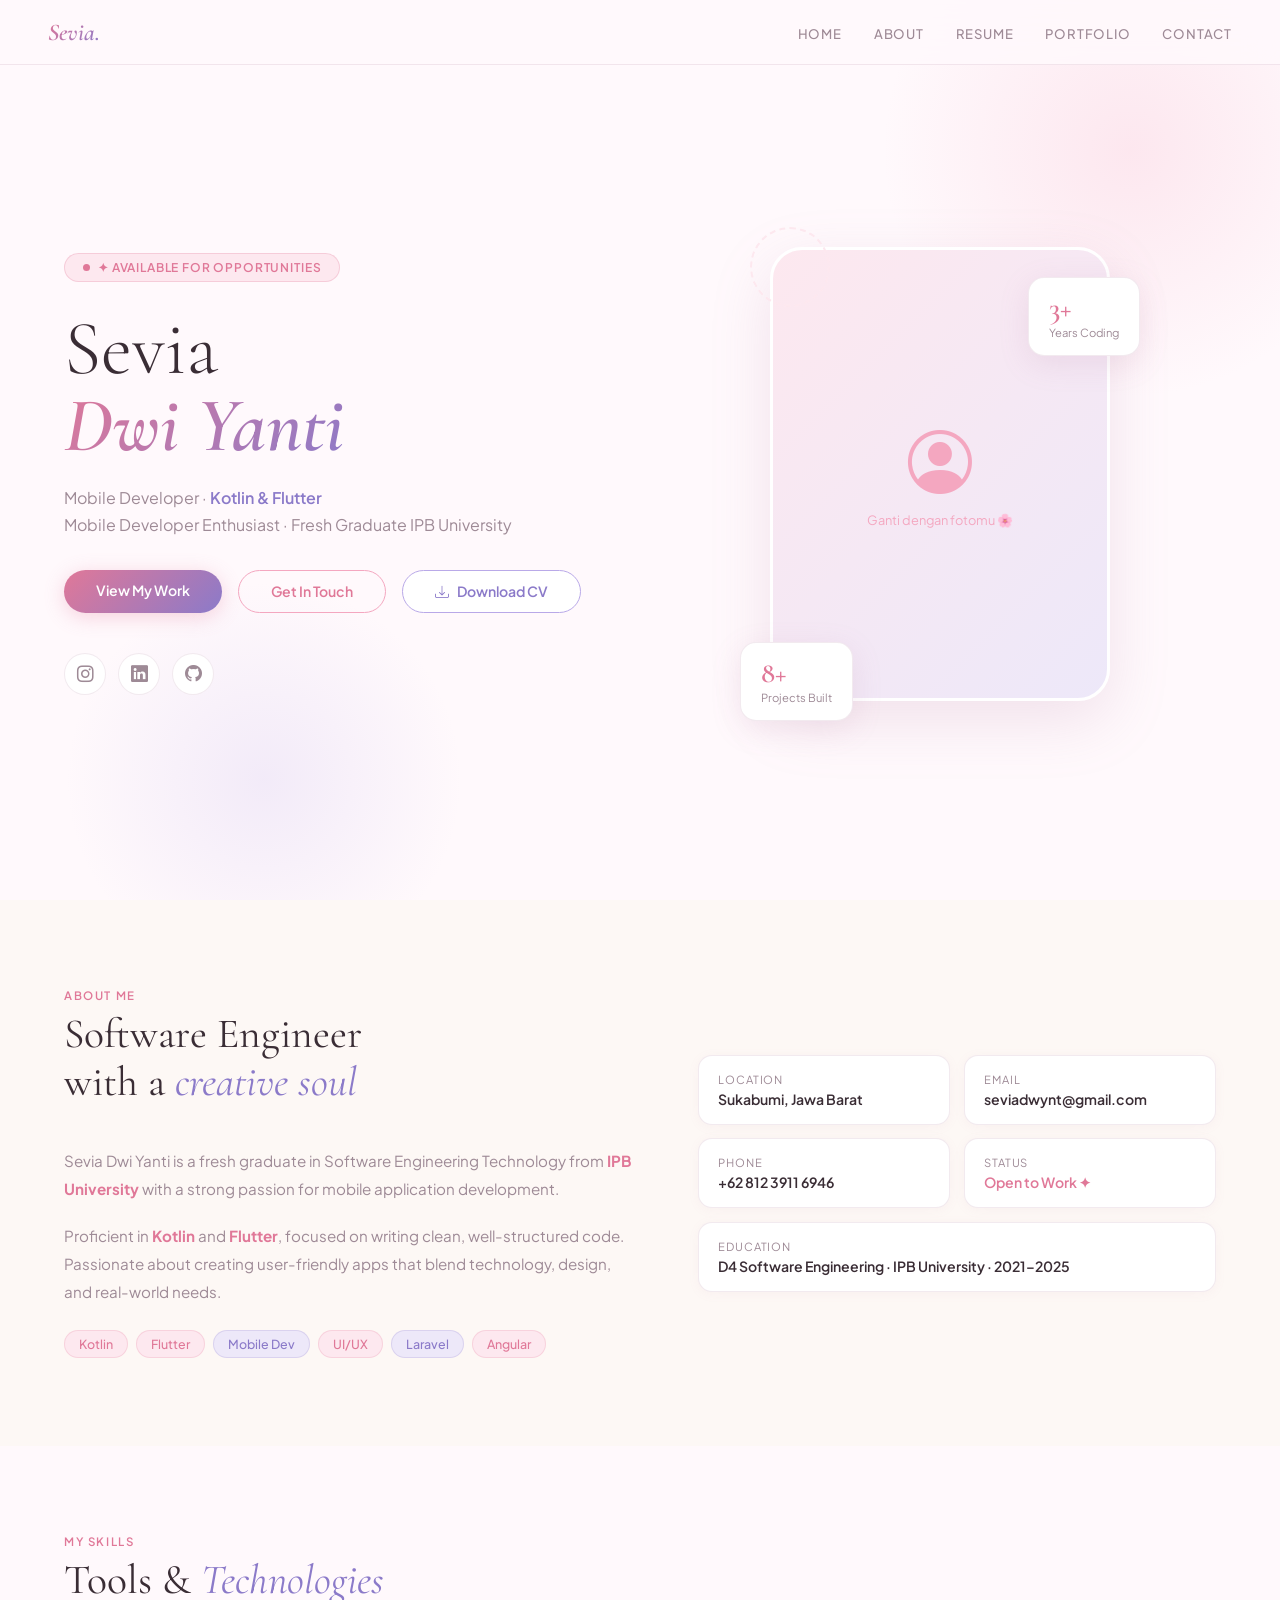
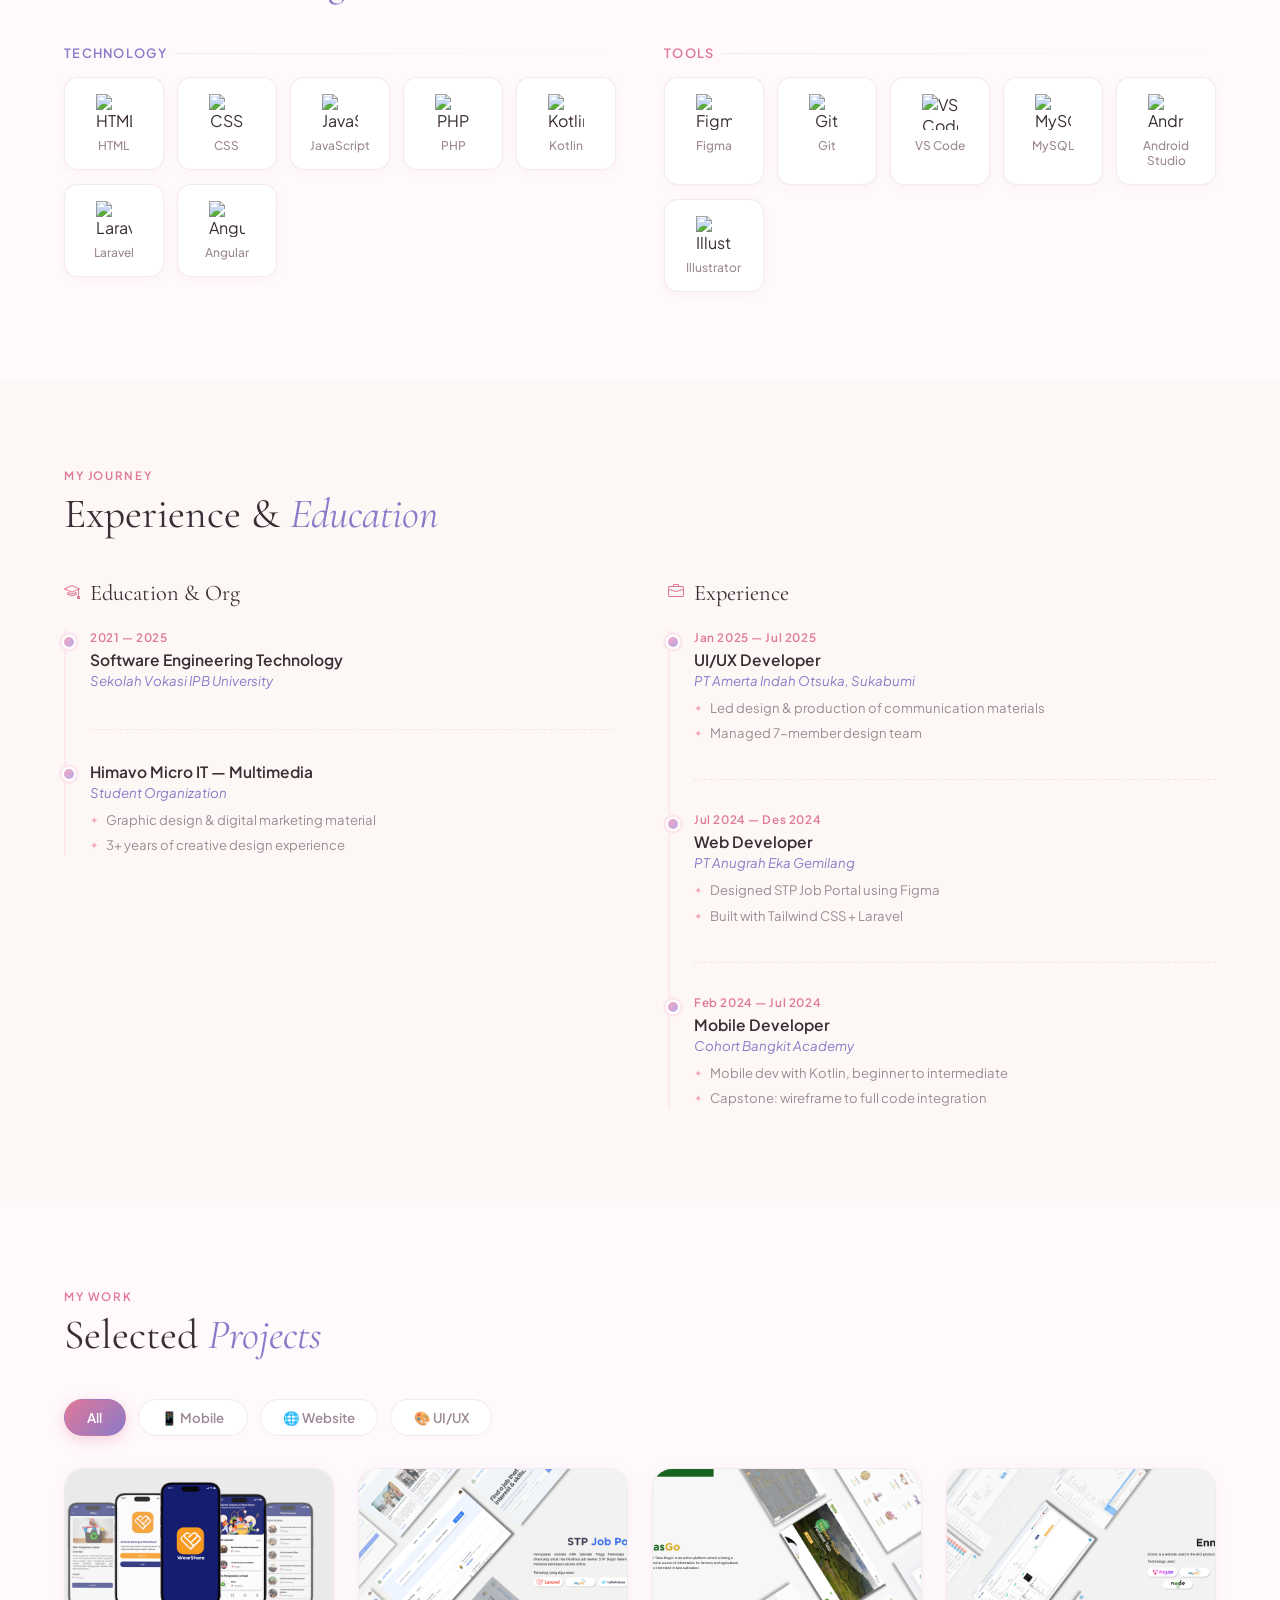
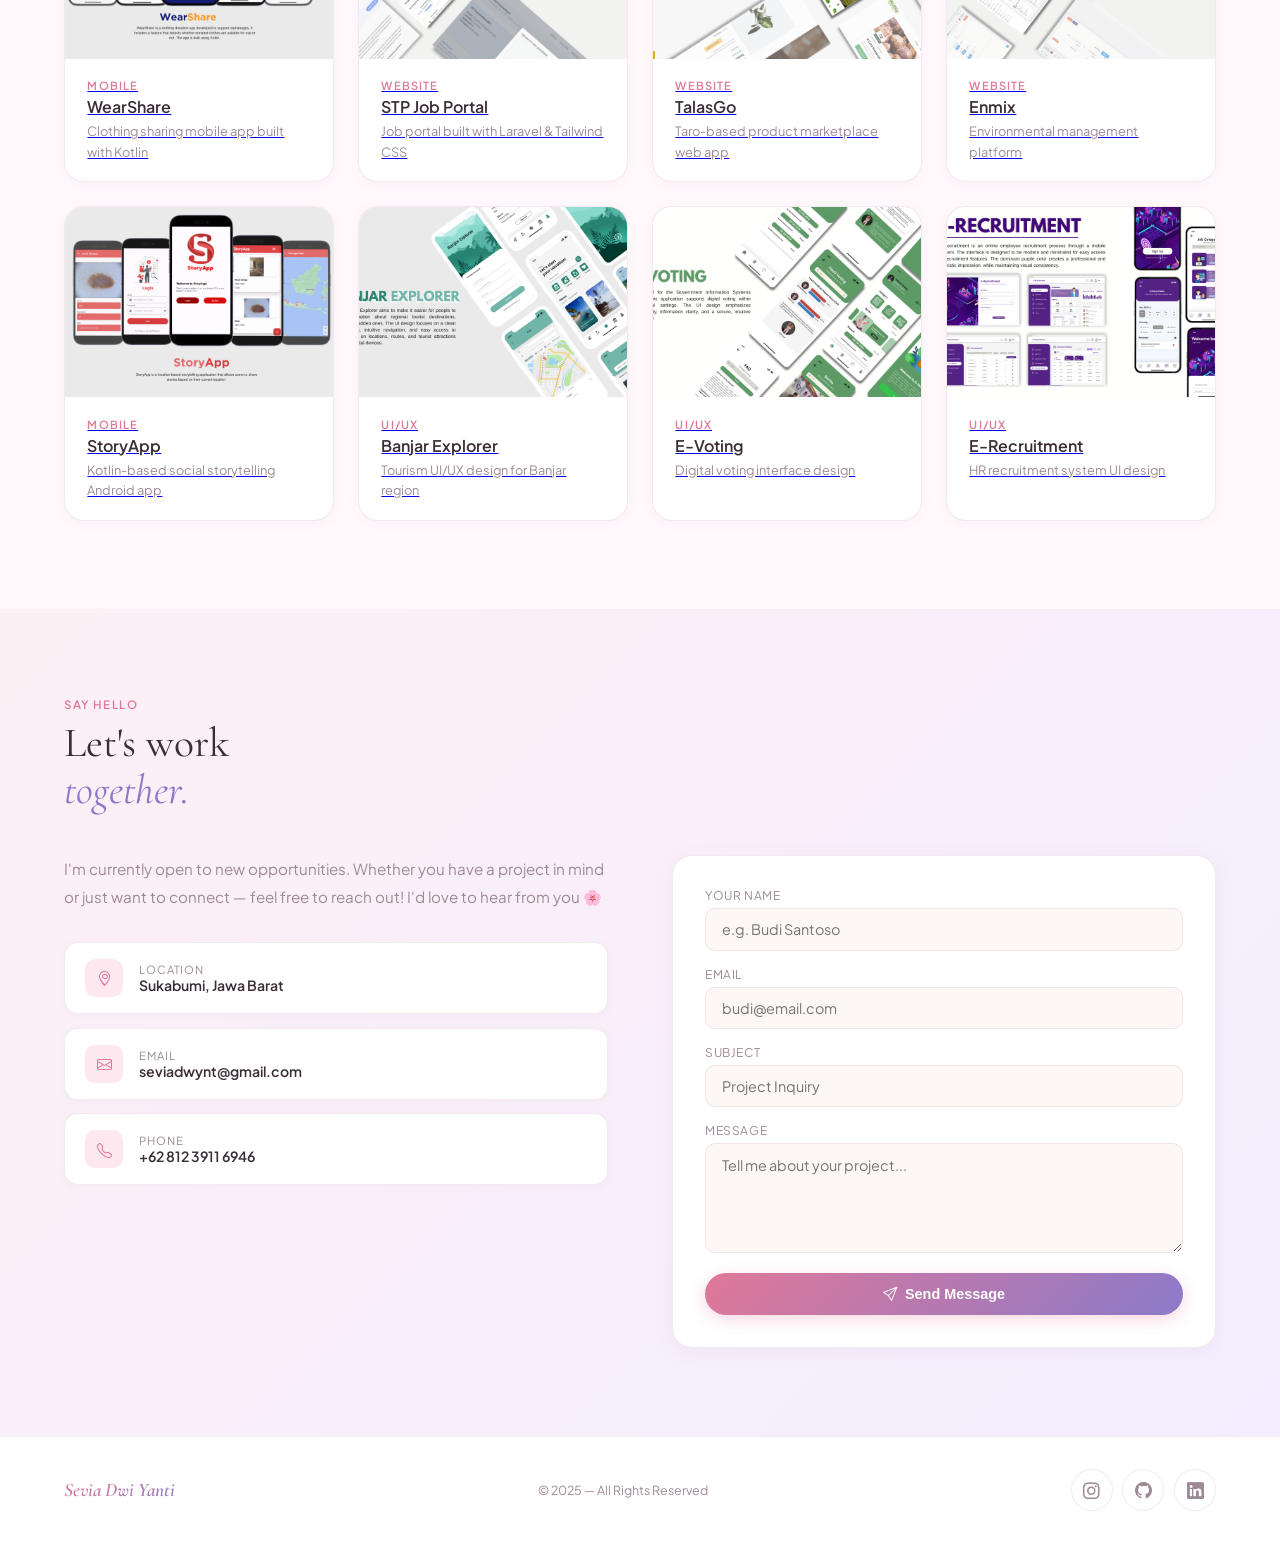
==== commit 6deba050: "update" ====
--- a/index.html
+++ b/index.html
@@ -1,908 +1,447 @@
 <!DOCTYPE html>
 <html lang="en">
-  <head>
-    <meta charset="utf-8" />
-    <meta content="width=device-width, initial-scale=1.0" name="viewport" />
-    <title>Sevia'Porto</title>
-    <meta content="" name="description" />
-    <meta content="" name="keywords" />
-
-    <!-- Favicons -->
-    <link href="assets/img/image.png" rel="icon" />
-    <link href="assets/img/apple-touch-icon.png" rel="apple-touch-icon" />
-
-    <!-- Fonts -->
-    <link href="https://fonts.googleapis.com" rel="preconnect" />
-    <link href="https://fonts.gstatic.com" rel="preconnect" crossorigin />
-    <link
-      href="https://fonts.googleapis.com/css2?family=Roboto:ital,wght@0,100;0,300;0,400;0,500;0,700;0,900;1,100;1,300;1,400;1,500;1,700;1,900&family=Poppins:ital,wght@0,100;0,200;0,300;0,400;0,500;0,600;0,700;0,800;0,900;1,100;1,200;1,300;1,400;1,500;1,600;1,700;1,800;1,900&family=Raleway:ital,wght@0,100;0,200;0,300;0,400;0,500;0,600;0,700;0,800;0,900;1,100;1,200;1,300;1,400;1,500;1,600;1,700;1,800;1,900&display=swap"
-      rel="stylesheet"
-    />
-
-    <!-- Vendor CSS Files -->
-    <link
-      href="assets/vendor/bootstrap/css/bootstrap.min.css"
-      rel="stylesheet"
-    />
-    <link
-      href="assets/vendor/bootstrap-icons/bootstrap-icons.css"
-      rel="stylesheet"
-    />
-    <link href="assets/vendor/aos/aos.css" rel="stylesheet" />
-    <link
-      href="assets/vendor/glightbox/css/glightbox.min.css"
-      rel="stylesheet"
-    />
-    <link href="assets/vendor/swiper/swiper-bundle.min.css" rel="stylesheet" />
-
-    <!-- Main CSS File -->
-    <link href="assets/css/main.css" rel="stylesheet" />
-
-    <!-- =======================================================
-  * Template Name: MyResume
-  * Template URL: https://bootstrapmade.com/free-html-bootstrap-template-my-resume/
-  * Updated: Jun 29 2024 with Bootstrap v5.3.3
-  * Author: BootstrapMade.com
-  * License: https://bootstrapmade.com/license/
-  ======================================================== -->
-  </head>
-
-  <body class="index-page">
-    <header
-      id="header"
-      class="header d-flex flex-column justify-content-center"
-    >
-      <i class="header-toggle d-xl-none bi bi-list"></i>
-
-      <nav id="navmenu" class="navmenu">
-        <ul>
-          <li>
-            <a href="#hero" class="active"
-              ><i class="bi bi-house navicon"></i><span>Home</span></a
-            >
-          </li>
-          <li>
-            <a href="#about"
-              ><i class="bi bi-person navicon"></i><span>About</span></a
-            >
-          </li>
-          <li>
-            <a href="#resume"
-              ><i class="bi bi-file-earmark-text navicon"></i
-              ><span>Resume</span></a
-            >
-          </li>
-          <li>
-            <a href="#portfolio"
-              ><i class="bi bi-images navicon"></i><span>Portofolio</span></a
-            >
-          </li>
-          <li>
-            <a href="#contact"
-              ><i class="bi bi-envelope navicon"></i><span>Contact</span></a
-            >
-          </li>
-        </ul>
-      </nav>
-    </header>
-
-    <main class="main">
-      <!-- Hero Section -->
-      <!-- <section id="hero" class="hero section light-background">
-        <img src="assets/img/sampulnew.png" alt="" />
-        <div class="container" data-aos="zoom-out">
-          <div class="row justify-content-center">
-            <div class="col-lg-9">
-              <h2>Sevia Dwi Yanti </h2>
-              <p>
-                I'm
-                <span
-                  class="typed"
-                  data-typed-items="Developer"
-                  >Developer</span
-                ><span
-                  class="typed-cursor typed-cursor--blink"
-                  aria-hidden="true"
-                ></span>
-              </p>
-              <div class="social-links">
-                <a href="https://www.instagram.com/sevia.dwynt_/"><i class="bi bi-instagram"></i></a>
-                <a href="https://www.linkedin.com/in/sevia-dwi-yanti-b09a261b1/?locale=in_ID"><i class="bi bi-linkedin"></i></a>
-                <a href="https://github.com/seviadwiyanti"><i class="bi bi-github"></i></a>
-              </div>
-            </div>
-          </div>
+<head>
+<meta charset="utf-8"/>
+<meta name="viewport" content="width=device-width, initial-scale=1.0"/>
+<title>Sevia Dwi Yanti — Portfolio</title>
+<link href="https://fonts.googleapis.com/css2?family=Cormorant+Garamond:ital,wght@0,300;0,400;0,500;0,600;1,300;1,400&family=Plus+Jakarta+Sans:wght@300;400;500;600&display=swap" rel="stylesheet"/>
+<link href="https://cdn.jsdelivr.net/npm/bootstrap-icons@1.11.3/font/bootstrap-icons.min.css" rel="stylesheet"/>
+<style>
+*{margin:0;padding:0;box-sizing:border-box}
+:root{
+  --cream:#fdf8f5;
+  --bg:#fff9fc;
+  --pink-light:#fde8ef;
+  --pink:#f4a7c0;
+  --pink-deep:#e07898;
+  --lilac-light:#ede8f9;
+  --lilac:#b9a9e8;
+  --lilac-deep:#8b7ac9;
+  --text:#3a2d35;
+  --muted:#9e8a96;
+  --border:rgba(180,140,165,0.18);
+  --card:rgba(253,232,239,0.35);
+}
+html{scroll-behavior:smooth}
+body{font-family:'Plus Jakarta Sans',sans-serif;background:var(--bg);color:var(--text);overflow-x:hidden}
+::-webkit-scrollbar{width:4px}
+::-webkit-scrollbar-track{background:var(--bg)}
+::-webkit-scrollbar-thumb{background:linear-gradient(var(--pink),var(--lilac));border-radius:4px}
+
+/* NAV */
+nav{position:fixed;top:0;left:0;right:0;z-index:100;padding:1.1rem 3rem;display:flex;align-items:center;justify-content:space-between;background:rgba(255,249,252,0.88);backdrop-filter:blur(16px);border-bottom:1px solid var(--border)}
+.logo{font-family:'Cormorant Garamond',serif;font-size:1.5rem;font-style:italic;background:linear-gradient(135deg,var(--pink-deep),var(--lilac-deep));-webkit-background-clip:text;-webkit-text-fill-color:transparent;background-clip:text;font-weight:600}
+.nav-links{display:flex;gap:2rem;list-style:none}
+.nav-links a{color:var(--muted);text-decoration:none;font-size:0.82rem;letter-spacing:0.06em;text-transform:uppercase;transition:color 0.2s;font-weight:500}
+.nav-links a:hover{color:var(--pink-deep)}
+
+/* HERO */
+#hero{min-height:100vh;display:grid;grid-template-columns:1fr 1fr;align-items:center;padding:7rem 4rem 4rem;position:relative;overflow:hidden;gap:3rem}
+.hero-blob1{position:absolute;width:500px;height:500px;border-radius:50%;background:radial-gradient(circle,rgba(244,167,192,0.22) 0%,transparent 70%);top:-100px;right:-100px;pointer-events:none}
+.hero-blob2{position:absolute;width:400px;height:400px;border-radius:50%;background:radial-gradient(circle,rgba(185,169,232,0.18) 0%,transparent 70%);bottom:-80px;left:5%;pointer-events:none}
+.hero-left{position:relative;z-index:2}
+.hero-badge{display:inline-flex;align-items:center;gap:8px;background:var(--pink-light);border:1px solid rgba(224,120,152,0.25);border-radius:100px;padding:6px 18px;font-size:0.75rem;color:var(--pink-deep);letter-spacing:0.07em;text-transform:uppercase;margin-bottom:1.8rem;font-weight:600}
+.hero-badge::before{content:'';width:7px;height:7px;border-radius:50%;background:var(--pink-deep);animation:blink 2s infinite}
+@keyframes blink{0%,100%{opacity:1}50%{opacity:0.3}}
+h1.name{font-family:'Cormorant Garamond',serif;font-size:clamp(3rem,6vw,5.5rem);line-height:1;font-weight:300;color:var(--text);margin-bottom:0.3rem}
+h1.name span{font-style:italic;background:linear-gradient(135deg,var(--pink-deep) 0%,var(--lilac-deep) 100%);-webkit-background-clip:text;-webkit-text-fill-color:transparent;background-clip:text;font-weight:600}
+.hero-role{font-size:1rem;color:var(--muted);margin:1.2rem 0 2rem;line-height:1.7}
+.hero-role strong{color:var(--lilac-deep);font-weight:600}
+.hero-btns{display:flex;gap:1rem;flex-wrap:wrap;margin-bottom:2.5rem}
+.btn-fill{padding:0.7rem 2rem;background:linear-gradient(135deg,var(--pink-deep),var(--lilac-deep));color:#fff;border-radius:100px;text-decoration:none;font-weight:600;font-size:0.88rem;border:none;cursor:pointer;transition:all 0.25s;box-shadow:0 4px 20px rgba(224,120,152,0.3)}
+.btn-fill:hover{transform:translateY(-2px);box-shadow:0 8px 28px rgba(224,120,152,0.4)}
+.btn-ghost{padding:0.7rem 2rem;background:transparent;color:var(--pink-deep);border-radius:100px;text-decoration:none;font-weight:600;font-size:0.88rem;border:1.5px solid var(--pink);transition:all 0.25s;cursor:pointer}
+.btn-ghost:hover{background:var(--pink-light);border-color:var(--pink-deep)}
+.hero-socials{display:flex;gap:0.75rem}
+.soc{width:42px;height:42px;border-radius:50%;border:1.5px solid var(--border);display:flex;align-items:center;justify-content:center;color:var(--muted);text-decoration:none;font-size:1.05rem;transition:all 0.2s;background:white}
+.soc:hover{border-color:var(--pink);color:var(--pink-deep);transform:translateY(-3px);box-shadow:0 6px 16px rgba(244,167,192,0.3)}
+
+/* HERO RIGHT */
+.hero-right{position:relative;z-index:2;display:flex;justify-content:center}
+.photo-frame{position:relative;width:340px}
+.photo-inner{width:100%;aspect-ratio:3/4;border-radius:2rem;overflow:hidden;border:3px solid white;box-shadow:0 20px 60px rgba(180,120,160,0.18);background:linear-gradient(135deg,var(--pink-light),var(--lilac-light));display:flex;align-items:center;justify-content:center;flex-direction:column;gap:12px;color:var(--muted)}
+/* Jika ada foto, ganti div.photo-inner dengan <img src="assets/img/foto-kamu.jpg" style="width:100%;aspect-ratio:3/4;object-fit:cover;border-radius:2rem;border:3px solid white;"/> */
+.photo-inner i{font-size:4rem;color:var(--pink)}
+.photo-inner span{font-size:0.82rem}
+.float-card{position:absolute;background:white;border-radius:16px;padding:1rem 1.25rem;box-shadow:0 8px 30px rgba(180,120,160,0.15);border:1px solid var(--border)}
+.float-card1{bottom:-20px;left:-30px}
+.float-card2{top:30px;right:-30px}
+.fc-num{font-family:'Cormorant Garamond',serif;font-size:1.8rem;font-weight:600;color:var(--pink-deep);line-height:1}
+.fc-label{font-size:0.7rem;color:var(--muted);margin-top:2px;white-space:nowrap}
+.deco-ring{position:absolute;top:-20px;left:-20px;width:80px;height:80px;border-radius:50%;border:2px dashed var(--pink-light)}
+
+/* SECTIONS */
+section{padding:5.5rem 4rem}
+.sec-label{font-size:0.72rem;color:var(--pink-deep);letter-spacing:0.14em;text-transform:uppercase;font-weight:600;margin-bottom:0.5rem}
+h2.sec-title{font-family:'Cormorant Garamond',serif;font-size:2.6rem;font-weight:400;color:var(--text);line-height:1.15;margin-bottom:2.5rem}
+h2.sec-title em{font-style:italic;color:var(--lilac-deep)}
+
+/* ABOUT */
+#about{background:var(--cream)}
+.about-grid{display:grid;grid-template-columns:1.1fr 1fr;gap:4rem;align-items:center}
+.about-p{color:var(--muted);line-height:1.85;font-size:0.95rem;margin-bottom:1.2rem}
+.about-p strong{color:var(--pink-deep)}
+.about-tags{display:flex;flex-wrap:wrap;gap:0.5rem;margin-top:1.5rem}
+.tag{background:var(--pink-light);color:var(--pink-deep);font-size:0.78rem;padding:5px 14px;border-radius:100px;font-weight:500;border:1px solid rgba(224,120,152,0.2)}
+.tag.lilac{background:var(--lilac-light);color:var(--lilac-deep);border-color:rgba(139,122,201,0.2)}
+.about-meta-grid{display:grid;grid-template-columns:1fr 1fr;gap:0.85rem}
+.meta-box{background:white;border:1px solid var(--border);border-radius:14px;padding:1rem 1.2rem;box-shadow:0 2px 12px rgba(180,120,160,0.06)}
+.meta-box .lbl{font-size:0.7rem;color:var(--muted);text-transform:uppercase;letter-spacing:0.08em;margin-bottom:4px}
+.meta-box .val{font-size:0.88rem;color:var(--text);font-weight:600}
+.meta-box .val.open{color:var(--pink-deep)}
+
+/* SKILLS */
+#skills{background:var(--bg)}
+.skills-wrap{display:grid;grid-template-columns:1fr 1fr;gap:3rem}
+.skill-col-title{font-size:0.8rem;color:var(--lilac-deep);text-transform:uppercase;letter-spacing:0.1em;font-weight:600;margin-bottom:1rem;display:flex;align-items:center;gap:8px}
+.skill-col-title::after{content:'';flex:1;height:1px;background:linear-gradient(to right,var(--lilac-light),transparent)}
+.skills-grid{display:grid;grid-template-columns:repeat(auto-fill,minmax(90px,1fr));gap:0.85rem}
+.sk{background:white;border:1px solid var(--border);border-radius:14px;padding:1rem 0.75rem;text-align:center;transition:all 0.25s;cursor:default;box-shadow:0 2px 8px rgba(180,120,160,0.06)}
+.sk:hover{border-color:var(--pink);transform:translateY(-4px);box-shadow:0 8px 24px rgba(244,167,192,0.2)}
+.sk img{width:36px;height:36px;margin:0 auto 0.5rem;display:block}
+.sk-name{font-size:0.75rem;color:var(--muted);font-weight:500}
+
+/* RESUME */
+#resume{background:var(--cream)}
+.resume-grid{display:grid;grid-template-columns:1fr 1fr;gap:3.5rem}
+.col-title{font-family:'Cormorant Garamond',serif;font-size:1.4rem;color:var(--text);margin-bottom:1.5rem;display:flex;align-items:center;gap:10px;font-weight:400}
+.col-title i{color:var(--pink-deep);font-size:1rem}
+.timeline{border-left:2px solid var(--pink-light);padding-left:1.5rem}
+.tl{position:relative;margin-bottom:2rem;padding-bottom:2rem;border-bottom:1px dashed var(--border)}
+.tl:last-child{border-bottom:none;margin-bottom:0;padding-bottom:0}
+.tl::before{content:'';position:absolute;left:-1.75rem;top:5px;width:10px;height:10px;border-radius:50%;background:linear-gradient(135deg,var(--pink),var(--lilac));border:2px solid white;box-shadow:0 0 0 3px var(--pink-light)}
+.tl-date{font-size:0.73rem;color:var(--pink-deep);font-weight:600;letter-spacing:0.05em;margin-bottom:5px}
+.tl-role{font-size:0.97rem;font-weight:600;color:var(--text);margin-bottom:3px}
+.tl-place{font-size:0.83rem;color:var(--lilac-deep);margin-bottom:8px;font-style:italic}
+.tl-pts{list-style:none;font-size:0.82rem;color:var(--muted);line-height:1.7}
+.tl-pts li{padding-left:1rem;position:relative;margin-bottom:3px}
+.tl-pts li::before{content:'✦';position:absolute;left:0;color:var(--pink);font-size:0.6rem;top:3px}
+
+/* PORTFOLIO */
+#portfolio{background:var(--bg)}
+.porto-grid{display:grid;grid-template-columns:repeat(auto-fill,minmax(260px,1fr));gap:1.5rem}
+.porto-card{background:white;border:1px solid var(--border);border-radius:20px;overflow:hidden;transition:all 0.3s;cursor:pointer;box-shadow:0 2px 12px rgba(180,120,160,0.07)}
+.porto-card:hover{transform:translateY(-6px);box-shadow:0 16px 40px rgba(180,120,160,0.16);border-color:var(--pink)}
+.porto-thumb{height:190px;display:flex;align-items:center;justify-content:center;font-size:2.5rem}
+/* Untuk mengganti thumbnail dengan gambar asli:
+   Ganti <div class="porto-thumb pink">emoji</div>
+   dengan <img src="assets/img/portfolio/nama-gambar.png" style="width:100%;height:190px;object-fit:cover;"/> */
+.porto-thumb.pink{background:linear-gradient(135deg,var(--pink-light),#fce4ec)}
+.porto-thumb.lilac{background:linear-gradient(135deg,var(--lilac-light),#e8eaf6)}
+.porto-thumb.peach{background:linear-gradient(135deg,#fdebd0,#fce4d6)}
+.porto-thumb.mint{background:linear-gradient(135deg,#e8f5e9,#f1f8e9)}
+.porto-body{padding:1.2rem 1.4rem}
+.porto-type{font-size:0.7rem;color:var(--pink-deep);text-transform:uppercase;letter-spacing:0.1em;font-weight:600;margin-bottom:4px}
+.porto-name{font-size:1rem;font-weight:600;color:var(--text);margin-bottom:4px}
+.porto-desc{font-size:0.8rem;color:var(--muted);line-height:1.6}
+.porto-filters{display:flex;gap:0.75rem;flex-wrap:wrap;margin-bottom:2rem}
+.pf-btn{padding:0.55rem 1.4rem;border-radius:100px;border:1.5px solid var(--border);background:white;color:var(--muted);font-family:'Plus Jakarta Sans',sans-serif;font-size:0.83rem;font-weight:600;cursor:pointer;transition:all 0.2s}
+.pf-btn:hover{border-color:var(--pink);color:var(--pink-deep)}
+.pf-btn.active{background:linear-gradient(135deg,var(--pink-deep),var(--lilac-deep));color:white;border-color:transparent;box-shadow:0 4px 14px rgba(224,120,152,0.3)}
+@keyframes fadeIn{from{opacity:0;transform:translateY(8px)}to{opacity:1;transform:translateY(0)}}
+
+/* CONTACT */
+#contact{background:linear-gradient(135deg,#fdf0f5 0%,#f3eeff 100%)}
+.contact-wrap{display:grid;grid-template-columns:1fr 1fr;gap:4rem;align-items:start}
+.contact-intro{color:var(--muted);font-size:0.95rem;line-height:1.8;margin-bottom:2rem}
+.cinfo{display:flex;align-items:center;gap:1rem;padding:1rem 1.25rem;background:white;border:1px solid var(--border);border-radius:14px;margin-bottom:0.85rem;transition:all 0.2s;box-shadow:0 2px 8px rgba(180,120,160,0.05)}
+.cinfo:hover{border-color:var(--pink);box-shadow:0 4px 16px rgba(244,167,192,0.15)}
+.cinfo-icon{width:38px;height:38px;border-radius:10px;background:var(--pink-light);display:flex;align-items:center;justify-content:center;color:var(--pink-deep);font-size:0.95rem;flex-shrink:0}
+.cinfo-lbl{font-size:0.7rem;color:var(--muted);text-transform:uppercase;letter-spacing:0.08em}
+.cinfo-val{font-size:0.88rem;color:var(--text);font-weight:600}
+.cform{display:flex;flex-direction:column;gap:1rem;background:white;padding:2rem;border-radius:20px;border:1px solid var(--border);box-shadow:0 4px 20px rgba(180,120,160,0.08)}
+.flabel{font-size:0.75rem;color:var(--muted);margin-bottom:5px;display:block;letter-spacing:0.05em;text-transform:uppercase}
+.finput{width:100%;background:var(--cream);border:1px solid var(--border);border-radius:10px;padding:0.7rem 1rem;color:var(--text);font-family:inherit;font-size:0.9rem;outline:none;transition:border-color 0.2s}
+.finput:focus{border-color:var(--pink)}
+textarea.finput{min-height:110px;resize:vertical}
+.fsend{padding:0.8rem 2rem;background:linear-gradient(135deg,var(--pink-deep),var(--lilac-deep));color:white;border-radius:100px;font-weight:600;font-size:0.9rem;border:none;cursor:pointer;transition:all 0.25s;display:flex;align-items:center;justify-content:center;gap:8px;box-shadow:0 4px 16px rgba(224,120,152,0.3)}
+.fsend:hover{transform:translateY(-2px);box-shadow:0 8px 24px rgba(224,120,152,0.4)}
+.btn-download{padding:0.7rem 2rem;background:white;color:var(--lilac-deep);border-radius:100px;text-decoration:none;font-weight:600;font-size:0.88rem;border:1.5px solid var(--lilac);transition:all 0.25s;display:inline-flex;align-items:center;gap:8px;cursor:pointer}
+.btn-download:hover{background:var(--lilac-light);border-color:var(--lilac-deep);transform:translateY(-2px);box-shadow:0 6px 20px rgba(139,122,201,0.25)}
+
+/* FOOTER */
+footer{background:white;padding:2rem 4rem;border-top:1px solid var(--border);display:flex;align-items:center;justify-content:space-between;flex-wrap:wrap;gap:1rem}
+.f-logo{font-family:'Cormorant Garamond',serif;font-size:1.2rem;font-style:italic;background:linear-gradient(135deg,var(--pink-deep),var(--lilac-deep));-webkit-background-clip:text;-webkit-text-fill-color:transparent;background-clip:text;font-weight:600}
+.f-copy{font-size:0.78rem;color:var(--muted)}
+.f-socs{display:flex;gap:0.6rem}
+
+@media(max-width:800px){
+  #hero{grid-template-columns:1fr;padding:6rem 1.5rem 4rem}
+  .hero-right{display:none}
+  section{padding:4rem 1.5rem}
+  .about-grid,.resume-grid,.contact-wrap,.skills-wrap{grid-template-columns:1fr}
+  footer{flex-direction:column;text-align:center}
+  nav{padding:1rem 1.5rem}
+  .nav-links{gap:1rem}
+}
+</style>
+</head>
+<body>
+
+<nav>
+  <div class="logo">Sevia.</div>
+  <ul class="nav-links">
+    <li><a href="#hero">Home</a></li>
+    <li><a href="#about">About</a></li>
+    <li><a href="#resume">Resume</a></li>
+    <li><a href="#portfolio">Portfolio</a></li>
+    <li><a href="#contact">Contact</a></li>
+  </ul>
+</nav>
+
+<!-- ===== HERO ===== -->
+<section id="hero">
+  <div class="hero-blob1"></div>
+  <div class="hero-blob2"></div>
+  <div class="hero-left">
+    <div class="hero-badge">✦ Available for opportunities</div>
+    <h1 class="name">Sevia<br><span>Dwi Yanti</span></h1>
+    <p class="hero-role">Mobile Developer · <strong>Kotlin &amp; Flutter</strong><br>Mobile Developer Enthusiast · Fresh Graduate IPB University</p>
+    <div class="hero-btns">
+      <a href="#portfolio" class="btn-fill">View My Work</a>
+      <a href="#contact" class="btn-ghost">Get In Touch</a>
+      <a href="assets/cv-sevia.pdf" download="CV_Sevia_Dwi_Yanti.pdf" class="btn-download"><i class="bi bi-download"></i> Download CV</a>
+    </div>
+    <div class="hero-socials">
+      <a href="https://www.instagram.com/sevia.dwynt_/" class="soc" target="_blank"><i class="bi bi-instagram"></i></a>
+      <a href="https://www.linkedin.com/in/sevia-dwi-yanti-b09a261b1/" class="soc" target="_blank"><i class="bi bi-linkedin"></i></a>
+      <a href="https://github.com/seviadwiyanti" class="soc" target="_blank"><i class="bi bi-github"></i></a>
+    </div>
+  </div>
+  <div class="hero-right">
+    <div class="photo-frame">
+      <div class="deco-ring"></div>
+      <!-- GANTI: hapus div.photo-inner di bawah, lalu taruh:
+           <img src="assets/img/foto-kamu.jpg" style="width:100%;aspect-ratio:3/4;object-fit:cover;border-radius:2rem;border:3px solid white;box-shadow:0 20px 60px rgba(180,120,160,0.18);display:block;"/>
+      -->
+      <div class="photo-inner">
+        <i class="bi bi-person-circle"></i>
+        <span style="font-size:0.8rem;color:var(--pink)">Ganti dengan fotomu 🌸</span>
+      </div>
+      <div class="float-card float-card1">
+        <div class="fc-num">8+</div>
+        <div class="fc-label">Projects Built</div>
+      </div>
+      <div class="float-card float-card2">
+        <div class="fc-num">3+</div>
+        <div class="fc-label">Years Coding</div>
+      </div>
+    </div>
+  </div>
+</section>
+
+<!-- ===== ABOUT ===== -->
+<section id="about">
+  <div class="about-grid">
+    <div>
+      <div class="sec-label">About Me</div>
+      <h2 class="sec-title">Software Engineer<br>with a <em>creative soul</em></h2>
+      <p class="about-p">Sevia Dwi Yanti is a fresh graduate in Software Engineering Technology from <strong>IPB University</strong> with a strong passion for mobile application development.</p>
+      <p class="about-p">Proficient in <strong>Kotlin</strong> and <strong>Flutter</strong>, focused on writing clean, well-structured code. Passionate about creating user-friendly apps that blend technology, design, and real-world needs.</p>
+      <div class="about-tags">
+        <span class="tag">Kotlin</span>
+        <span class="tag">Flutter</span>
+        <span class="tag lilac">Mobile Dev</span>
+        <span class="tag">UI/UX</span>
+        <span class="tag lilac">Laravel</span>
+        <span class="tag">Angular</span>
+      </div>
+    </div>
+    <div class="about-meta-grid">
+      <div class="meta-box"><div class="lbl">Location</div><div class="val">Sukabumi, Jawa Barat</div></div>
+      <div class="meta-box"><div class="lbl">Email</div><div class="val">seviadwynt@gmail.com</div></div>
+      <div class="meta-box"><div class="lbl">Phone</div><div class="val">+62 812 3911 6946</div></div>
+      <div class="meta-box"><div class="lbl">Status</div><div class="val open">Open to Work ✦</div></div>
+      <div class="meta-box" style="grid-column:span 2"><div class="lbl">Education</div><div class="val">D4 Software Engineering · IPB University · 2021–2025</div></div>
+    </div>
+  </div>
+</section>
+
+<!-- ===== SKILLS ===== -->
+<section id="skills">
+  <div class="sec-label">My Skills</div>
+  <h2 class="sec-title">Tools &amp; <em>Technologies</em></h2>
+  <div class="skills-wrap">
+    <div>
+      <div class="skill-col-title">Technology</div>
+      <div class="skills-grid">
+        <div class="sk"><img src="https://cdn.jsdelivr.net/gh/devicons/devicon/icons/html5/html5-original.svg" alt="HTML"/><div class="sk-name">HTML</div></div>
+        <div class="sk"><img src="https://cdn.jsdelivr.net/gh/devicons/devicon/icons/css3/css3-original.svg" alt="CSS"/><div class="sk-name">CSS</div></div>
+        <div class="sk"><img src="https://cdn.jsdelivr.net/gh/devicons/devicon/icons/javascript/javascript-original.svg" alt="JavaScript"/><div class="sk-name">JavaScript</div></div>
+        <div class="sk"><img src="https://cdn.jsdelivr.net/gh/devicons/devicon/icons/php/php-original.svg" alt="PHP"/><div class="sk-name">PHP</div></div>
+        <div class="sk"><img src="https://cdn.jsdelivr.net/gh/devicons/devicon/icons/kotlin/kotlin-original.svg" alt="Kotlin"/><div class="sk-name">Kotlin</div></div>
+        <div class="sk"><img src="https://cdn.jsdelivr.net/gh/devicons/devicon/icons/laravel/laravel-original.svg" alt="Laravel"/><div class="sk-name">Laravel</div></div>
+        <div class="sk"><img src="https://cdn.jsdelivr.net/gh/devicons/devicon/icons/angularjs/angularjs-original.svg" alt="Angular"/><div class="sk-name">Angular</div></div>
+      </div>
+    </div>
+    <div>
+      <div class="skill-col-title" style="color:var(--pink-deep)">Tools</div>
+      <div class="skills-grid">
+        <div class="sk"><img src="https://cdn.jsdelivr.net/gh/devicons/devicon/icons/figma/figma-original.svg" alt="Figma"/><div class="sk-name">Figma</div></div>
+        <div class="sk"><img src="https://cdn.jsdelivr.net/gh/devicons/devicon/icons/git/git-original.svg" alt="Git"/><div class="sk-name">Git</div></div>
+        <div class="sk"><img src="https://cdn.jsdelivr.net/gh/devicons/devicon/icons/vscode/vscode-original.svg" alt="VS Code"/><div class="sk-name">VS Code</div></div>
+        <div class="sk"><img src="https://cdn.jsdelivr.net/gh/devicons/devicon/icons/mysql/mysql-original.svg" alt="MySQL"/><div class="sk-name">MySQL</div></div>
+        <div class="sk"><img src="https://cdn.jsdelivr.net/gh/devicons/devicon/icons/androidstudio/androidstudio-original.svg" alt="Android Studio"/><div class="sk-name">Android Studio</div></div>
+        <div class="sk"><img src="https://cdn.jsdelivr.net/gh/devicons/devicon/icons/illustrator/illustrator-plain.svg" alt="Illustrator"/><div class="sk-name">Illustrator</div></div>
+      </div>
+    </div>
+  </div>
+</section>
+
+<!-- ===== RESUME ===== -->
+<section id="resume">
+  <div class="sec-label">My Journey</div>
+  <h2 class="sec-title">Experience &amp; <em>Education</em></h2>
+  <div class="resume-grid">
+    <div>
+      <div class="col-title"><i class="bi bi-mortarboard"></i> Education &amp; Org</div>
+      <div class="timeline">
+        <div class="tl">
+          <div class="tl-date">2021 — 2025</div>
+          <div class="tl-role">Software Engineering Technology</div>
+          <div class="tl-place">Sekolah Vokasi IPB University</div>
         </div>
-      </section> -->
-      <!-- /Hero Section -->
-
-      <!-- Original Hero Section -->
-      <section id="hero" class="hero section light-background">
-        <img src="assets/img/sampulnew.png" alt="Sevia Background" />
-        <div class="container" data-aos="zoom-out">
-          <div class="row justify-content-center">
-            <div class="col-lg-9">
-              <h2>Sevia Dwi Yanti</h2>
-              <p>
-                I'm
-                <span class="typed" data-typed-items="Developer"
-                  >Developer</span
-                >
-                <span
-                  class="typed-cursor typed-cursor--blink"
-                  aria-hidden="true"
-                ></span>
-              </p>
-              <div class="social-links">
-                <a href="https://www.instagram.com/sevia.dwynt_/"
-                  ><i class="bi bi-instagram"></i
-                ></a>
-                <a
-                  href="https://www.linkedin.com/in/sevia-dwi-yanti-b09a261b1/?locale=in_ID"
-                  ><i class="bi bi-linkedin"></i
-                ></a>
-                <a href="https://github.com/seviadwiyanti"
-                  ><i class="bi bi-github"></i
-                ></a>
-              </div>
-            </div>
-          </div>
+        <div class="tl">
+          <div class="tl-role">Himavo Micro IT — Multimedia</div>
+          <div class="tl-place">Student Organization</div>
+          <ul class="tl-pts">
+            <li>Graphic design &amp; digital marketing material</li>
+            <li>3+ years of creative design experience</li>
+          </ul>
         </div>
-      </section>
-      <!-- About Section -->
-      <!-- About Section HTML -->
-      <section id="about" class="about section">
-        <!-- Section Title -->
-        <div class="container section-title" data-aos="fade-up">
-          <h2>About</h2>
+      </div>
+    </div>
+    <div>
+      <div class="col-title"><i class="bi bi-briefcase"></i> Experience</div>
+      <div class="timeline">
+        <div class="tl">
+          <div class="tl-date">Jan 2025 — Jul 2025</div>
+          <div class="tl-role">UI/UX Developer</div>
+          <div class="tl-place">PT Amerta Indah Otsuka, Sukabumi</div>
+          <ul class="tl-pts">
+            <li>Led design &amp; production of communication materials</li>
+            <li>Managed 7-member design team</li>
+          </ul>
         </div>
-        <!-- End Section Title -->
-
-        <div
-          class="container"
-          data-aos="fade-up"
-          data-aos-delay="100"
-          style="margin-top: -30px"
-        >
-          <div class="row gy-4 justify-content-center align-items-center">
-            <div class="col-lg-4 text-center">
-              <div class="about-img-wrapper">
-                <img
-                  src="assets/img/aboutbaru.jpg"
-                  class="about-profile-img"
-                  alt="Profile Picture"
-                />
-              </div>
-            </div>
-            <div class="col-lg-8 content">
-              <p class="py-3">
-                I am a fresh graduate in Software Engineering Technology from
-                IPB University. I have a deep interest in programming, both for
-                web and mobile development. With great enthusiasm in this field,
-                I continue to develop my skills through various projects. I have
-                a great sense of responsibility and am able to work well
-                individually and in a team.
-              </p>
-              <h2>Software Engineering</h2>
-              <p class="fst-italic py-3">
-                Passionate about creating innovative solutions through code and
-                design.
-              </p>
-              <div class="row">
-                <div class="col-lg-6">
-                  <ul>
-                    <li>
-                      <i class="bi bi-chevron-right"></i>
-                      <strong>Phone:</strong> <span>+6281239116946</span>
-                    </li>
-                    <li>
-                      <i class="bi bi-chevron-right"></i>
-                      <strong>City:</strong> <span>Sukabumi, Jawa Barat</span>
-                    </li>
-                  </ul>
-                </div>
-                <div class="col-lg-6">
-                  <ul>
-                    <li>
-                      <i class="bi bi-chevron-right"></i>
-                      <strong>Email:</strong> <span>seviadwynt@gmail.com</span>
-                    </li>
-                  </ul>
-                </div>
-              </div>
-            </div>
-          </div>
+        <div class="tl">
+          <div class="tl-date">Jul 2024 — Des 2024</div>
+          <div class="tl-role">Web Developer</div>
+          <div class="tl-place">PT Anugrah Eka Gemilang</div>
+          <ul class="tl-pts">
+            <li>Designed STP Job Portal using Figma</li>
+            <li>Built with Tailwind CSS + Laravel</li>
+          </ul>
         </div>
-      </section>
-      <!-- /About Section -->
-      <!-- /About Section -->
-
-      <!-- Skills Section -->
-      <section id="skills" class="skills section">
-        <div class="container section-title">
-          <h2>Skills</h2>
-          <p>
-            Tools and technologies I use to build amazing digital experiences.
-          </p>
+        <div class="tl">
+          <div class="tl-date">Feb 2024 — Jul 2024</div>
+          <div class="tl-role">Mobile Developer</div>
+          <div class="tl-place">Cohort Bangkit Academy</div>
+          <ul class="tl-pts">
+            <li>Mobile dev with Kotlin, beginner to intermediate</li>
+            <li>Capstone: wireframe to full code integration</li>
+          </ul>
         </div>
-
-        <div class="container">
-          <!-- Skills Filter Buttons -->
-          <ul class="skills-filters">
-            <li data-filter="*" class="filter-active">All</li>
-            <li data-filter=".filter-technology">Technology</li>
-            <li data-filter=".filter-tools">Tools</li>
-          </ul>
-
-          <!-- Skills Wrapper with Navigation -->
-          <div class="skills-wrapper">
-            <button class="skills-navigation prev" id="prevBtn">
-              <i class="bi bi-chevron-left"></i>
-            </button>
-
-            <button class="skills-navigation next" id="nextBtn">
-              <i class="bi bi-chevron-right"></i>
-            </button>
-
-            <!-- Skills Items -->
-            <div class="skills-container" id="skillsContainer">
-              <!-- Technology Skills -->
-              <div class="skill-item filter-technology">
-                <div class="card border-0 p-3 skill-card">
-                  <img
-                    src="https://cdn.jsdelivr.net/gh/devicons/devicon@latest/icons/html5/html5-original.svg"
-                    class="img-fluid"
-                    alt="HTML"
-                    title="HTML"
-                  />
-                  <p class="mt-2 mb-0 fw-bold">HTML</p>
-                </div>
-              </div>
-
-              <div class="skill-item filter-technology">
-                <div class="card border-0 p-3 skill-card">
-                  <img
-                    src="https://cdn.jsdelivr.net/gh/devicons/devicon/icons/css3/css3-original.svg"
-                    class="img-fluid"
-                    alt="CSS"
-                    title="CSS"
-                  />
-                  <p class="mt-2 mb-0 fw-bold">CSS</p>
-                </div>
-              </div>
-
-              <div class="skill-item filter-technology">
-                <div class="card border-0 p-3 skill-card">
-                  <img
-                    src="https://cdn.jsdelivr.net/gh/devicons/devicon/icons/javascript/javascript-original.svg"
-                    class="img-fluid"
-                    alt="JavaScript"
-                    title="JavaScript"
-                  />
-                  <p class="mt-2 mb-0 fw-bold">JavaScript</p>
-                </div>
-              </div>
-
-              <div class="skill-item filter-technology">
-                <div class="card border-0 p-3 skill-card">
-                  <img
-                    src="https://cdn.jsdelivr.net/gh/devicons/devicon/icons/php/php-original.svg"
-                    class="img-fluid"
-                    alt="PHP"
-                    title="PHP"
-                  />
-                  <p class="mt-2 mb-0 fw-bold">PHP</p>
-                </div>
-              </div>
-
-              <div class="skill-item filter-technology">
-                <div class="card border-0 p-3 skill-card">
-                  <img
-                    src="https://cdn.jsdelivr.net/gh/devicons/devicon/icons/angularjs/angularjs-original.svg"
-                    class="img-fluid"
-                    alt="Angular"
-                    title="Angular"
-                  />
-                  <p class="mt-2 mb-0 fw-bold">Angular</p>
-                </div>
-              </div>
-
-              <div class="skill-item filter-technology">
-                <div class="card border-0 p-3 skill-card">
-                  <img
-                    src="https://cdn.jsdelivr.net/gh/devicons/devicon/icons/kotlin/kotlin-original.svg"
-                    class="img-fluid"
-                    alt="Kotlin"
-                    title="Kotlin"
-                  />
-                  <p class="mt-2 mb-0 fw-bold">Kotlin</p>
-                </div>
-              </div>
-
-              <div class="skill-item filter-technology">
-                <div class="card border-0 p-3 skill-card">
-                  <img
-                    src="https://cdn.jsdelivr.net/gh/devicons/devicon@latest/icons/laravel/laravel-original.svg"
-                    class="img-fluid"
-                    alt="Laravel"
-                    title="Laravel"
-                  />
-                  <p class="mt-2 mb-0 fw-bold">Laravel</p>
-                </div>
-              </div>
-
-              <!-- Tools -->
-              <div class="skill-item filter-tools">
-                <div class="card border-0 p-3 skill-card">
-                  <img
-                    src="https://cdn.jsdelivr.net/gh/devicons/devicon/icons/figma/figma-original.svg"
-                    class="img-fluid"
-                    alt="Figma"
-                    title="Figma"
-                  />
-                  <p class="mt-2 mb-0 fw-bold">Figma</p>
-                </div>
-              </div>
-
-              <div class="skill-item filter-tools">
-                <div class="card border-0 p-3 skill-card">
-                  <img
-                    src="https://cdn.jsdelivr.net/gh/devicons/devicon/icons/git/git-original.svg"
-                    class="img-fluid"
-                    alt="Git"
-                    title="Git"
-                  />
-                  <p class="mt-2 mb-0 fw-bold">Git</p>
-                </div>
-              </div>
-
-              <div class="skill-item filter-tools">
-                <div class="card border-0 p-3 skill-card">
-                  <img
-                    src="https://cdn.jsdelivr.net/gh/devicons/devicon/icons/vscode/vscode-original.svg"
-                    class="img-fluid"
-                    alt="VS Code"
-                    title="VS Code"
-                  />
-                  <p class="mt-2 mb-0 fw-bold">VS Code</p>
-                </div>
-              </div>
-
-              <div class="skill-item filter-tools">
-                <div class="card border-0 p-3 skill-card">
-                  <img
-                    src="https://cdn.jsdelivr.net/gh/devicons/devicon/icons/mysql/mysql-original.svg"
-                    class="img-fluid"
-                    alt="MySQL"
-                    title="MySQL"
-                  />
-                  <p class="mt-2 mb-0 fw-bold">MySQL</p>
-                </div>
-              </div>
-
-              <div class="skill-item filter-tools">
-                <div class="card border-0 p-3 skill-card">
-                  <img
-                    src="https://cdn.jsdelivr.net/gh/devicons/devicon/icons/androidstudio/androidstudio-original.svg"
-                    class="img-fluid"
-                    alt="Android Studio"
-                    title="Android Studio"
-                  />
-                  <p class="mt-2 mb-0 fw-bold">Android Studio</p>
-                </div>
-              </div>
-
-              <div class="skill-item filter-tools">
-                <div class="card border-0 p-3 skill-card">
-                  <img
-                    src="https://cdn.jsdelivr.net/gh/devicons/devicon@latest/icons/illustrator/illustrator-original.svg"
-                    class="img-fluid"
-                    alt="Illustrator"
-                    title="Illustrator"
-                  />
-                  <p class="mt-2 mb-0 fw-bold">Illustrator</p>
-                </div>
-              </div>
-            </div>
-          </div>
-        </div>
-      </section>
-
-      <!-- Resume Section -->
-      <section id="resume" class="resume section">
-        <!-- Section Title -->
-        <div class="container section-title" data-aos="fade-up">
-          <h2>Resume</h2>
-        </div>
-        <!-- End Section Title -->
-
-        <div class="container">
-          <div class="row">
-            <div class="col-lg-6" data-aos="fade-up" data-aos-delay="100">
-              <!-- Edn Resume Item -->
-
-              <h3 class="resume-title">Education</h3>
-              <div class="resume-item">
-                <h4>Software Engineering Technology</h4>
-                <h5>2021 - 2025</h5>
-                <p><em>Sekolah Vokasi IPB University</em></p>
-              </div>
-
-              <h3 class="resume-title">ORGANIZATION</h3>
-
-              <div class="resume-item pb-0">
-                <h4>Himavo Micro IT - Multimedia</h4>
-                <p>
-                  <em
-                    >Innovative and deadline-driven Graphic Designer with 3+
-                    years of experience designing and developing user-centered
-                    digital/print marketing material from initial concept to
-                    final, polished deliverable.</em
-                  >
-                </p>
-              </div>
-              <!-- Edn Resume Item -->
-            </div>
-
-            <div class="col-lg-6" data-aos="fade-up" data-aos-delay="200">
-              <h3 class="resume-title">Experience</h3>
-              <div class="resume-item">
-                <h4>UI/UX Developer</h4>
-                <h5>Jan 2025 - Jul 2025</h5>
-                <p><em> PT Amerta Indah Otsuka, Sukabumi</em></p>
-                <ul>
-                  <li>
-                    Lead in the design, development, and implementation of the
-                    graphic, layout, and production communication materials
-                  </li>
-                  <li>
-                    Delegate tasks to the 7 members of the design team and
-                    provide counsel on all aspects of the project.
-                  </li>
-                </ul>
-              </div>
-              <!-- Edn Resume Item -->
-
-              <div class="resume-item">
-                <h4>Web Developer</h4>
-                <h5>Jul 2024 - Des 2024</h5>
-                <p><em>PT Anugrah Eka Gemilang</em></p>
-                <ul>
-                  <li>
-                    Conducted needs analysis and designed wireframes and
-                    interface mockups for the STP Job Portal using Figma.
-                  </li>
-                  <li>
-                    Developed the website using Tailwind CSS for frontend and
-                    Laravel framework for backend implementation.
-                  </li>
-                </ul>
-              </div>
-              <!-- Edn Resume Item -->
-
-              <div class="resume-item">
-                <h4>Mobile Developer</h4>
-                <h5>Feb 2024 - Jul 2024</h5>
-                <p><em> Cohort Bangkit Academy</em></p>
-                <ul>
-                  <li>
-                    Learned mobile app development using Kotlin from beginner to
-                    intermediate level and worked on project submissions after
-                    each milestone.
-                  </li>
-                  <li>
-                    Participated in capstone projects from wireframe to code
-                    integration in Android Studio and joined ILT soft skills
-                    activities organized by Bangkit Academy.
-                  </li>
-                </ul>
-              </div>
-              <!-- Edn Resume Item -->
-
-              <div class="resume-item">
-                <h4>Assistant Lecturer</h4>
-                <h5>2017 - 2018</h5>
-                <p><em>Stepping Stone Advertising, New York, NY</em></p>
-                <ul>
-                  <li>
-                    Developed numerous marketing programs (logos,
-                    brochures,infographics, presentations, and advertisements).
-                  </li>
-                  <li>
-                    Managed up to 5 projects or tasks at a given time while
-                    under pressure
-                  </li>
-                </ul>
-              </div>
-              <!-- Edn Resume Item -->
-            </div>
-          </div>
-        </div>
-      </section>
-      <!-- /Resume Section -->
-
-      <!-- Portfolio Section -->
-      <section id="portfolio" class="portfolio section">
-        <!-- Section Title -->
-        <div class="container section-title" data-aos="fade-up">
-          <h2>Portofolio</h2>
-        </div>
-        <!-- End Section Title -->
-
-        <div class="container">
-          <div
-            class="isotope-layout"
-            data-default-filter="*"
-            data-layout="masonry"
-            data-sort="original-order"
-          >
-            <ul
-              class="portfolio-filters isotope-filters"
-              data-aos="fade-up"
-              data-aos-delay="100"
-            >
-              <li data-filter="*" class="filter-active">All</li>
-              <li data-filter=".filter-app">Website</li>
-              <li data-filter=".filter-product">Mobile</li>
-              <li data-filter=".filter-branding">UI/UX</li>
-            </ul>
-            <!-- End Portfolio Filters -->
-
-            <div
-              class="row gy-4 isotope-container"
-              data-aos="fade-up"
-              data-aos-delay="200"
-            >
-              <div
-                class="col-lg-4 col-md-6 portfolio-item isotope-item filter-product"
-              >
-                <img
-                  src="assets/img/portfolio/wearshare.png"
-                  class="img-fluid"
-                  alt=""
-                />
-                <div class="portfolio-info">
-                  <h4>WearShare</h4>
-                  <a
-                    href="assets/img/portfolio/wearshare.png"
-                    title="App 1"
-                    data-gallery="portfolio-gallery-app"
-                    class="glightbox preview-link"
-                    ><i class="bi bi-zoom-in"></i
-                  ></a>
-                </div>
-              </div>
-              <!-- End Portfolio Item -->
-
-              <div
-                class="col-lg-4 col-md-6 portfolio-item isotope-item filter-app"
-              >
-                <img
-                  src="assets/img/portfolio/porto16.png"
-                  class="img-fluid"
-                  alt=""
-                />
-                <div class="portfolio-info">
-                  <h4>STP Job Portal</h4>
-                  <a
-                    href="assets/img/portfolio/porto16.png"
-                    title="Product 1"
-                    data-gallery="portfolio-gallery-product"
-                    class="glightbox preview-link"
-                    ><i class="bi bi-zoom-in"></i
-                  ></a>
-                </div>
-              </div>
-              <!-- End Portfolio Item -->
-
-              <div
-                class="col-lg-4 col-md-6 portfolio-item isotope-item filter-app"
-              >
-                <img
-                  src="assets/img/portfolio/talasGo.png"
-                  class="img-fluid"
-                  alt=""
-                />
-                <div class="portfolio-info">
-                  <h4>TalasGo</h4>
-                  <a
-                    href="assets/img/portfolio/talasGo.png"
-                    title="Branding 1"
-                    data-gallery="portfolio-gallery-branding"
-                    class="glightbox preview-link"
-                    ><i class="bi bi-zoom-in"></i
-                  ></a>
-                </div>
-              </div>
-              <!-- End Portfolio Item -->
-
-              <div
-                class="col-lg-4 col-md-6 portfolio-item isotope-item filter-app"
-              >
-                <img
-                  src="assets/img/portfolio/Enmix.png"
-                  class="img-fluid"
-                  alt=""
-                />
-                <div class="portfolio-info">
-                  <h4>Enmix</h4>
-                  <a
-                    href="assets/img/portfolio/Enmix.png"
-                    title="App 2"
-                    data-gallery="portfolio-gallery-app"
-                    class="glightbox preview-link"
-                    ><i class="bi bi-zoom-in"></i
-                  ></a>
-                </div>
-              </div>
-              <!-- End Portfolio Item -->
-
-              <div
-                class="col-lg-4 col-md-6 portfolio-item isotope-item filter-product"
-              >
-                <img
-                  src="assets/img/portfolio/StoryApp.png"
-                  class="img-fluid"
-                  alt=""
-                />
-                <div class="portfolio-info">
-                  <h4>StoryApp</h4>
-                  <a
-                    href="assets/img/portfolio/StoryApp.png"
-                    title="StoryApp"
-                    data-gallery="portfolio-gallery-product"
-                    class="glightbox preview-link"
-                    ><i class="bi bi-zoom-in"></i
-                  ></a>
-                  <!-- <a
-                    href="portfolio-details.html"
-                    title="More Details"
-                    class="details-link"
-                    ><i class="bi bi-link-45deg"></i
-                  ></a> -->
-                </div>
-              </div>
-              <!-- End Portfolio Item -->
-
-              <div
-                class="col-lg-4 col-md-6 portfolio-item isotope-item filter-branding"
-              >
-                <img
-                  src="assets/img/portfolio/banjarexplorer.png"
-                  class="img-fluid"
-                  alt=""
-                />
-                <div class="portfolio-info">
-                  <h4>Banjar Explorer</h4>
-                  <a
-                    href="assets/img/portfolio/banjarexplorer.png"
-                    title="Branding 2"
-                    data-gallery="portfolio-gallery-branding"
-                    class="glightbox preview-link"
-                    ><i class="bi bi-zoom-in"></i
-                  ></a>
-                </div>
-              </div>
-              <!-- End Portfolio Item -->
-
-              <div
-                class="col-lg-4 col-md-6 portfolio-item isotope-item filter-branding"
-              >
-                <img
-                  src="assets/img/portfolio/e-voting.png"
-                  class="img-fluid"
-                  alt=""
-                />
-                <div class="portfolio-info">
-                  <h4>E-Voting</h4>
-                  <a
-                    href="assets/img/portfolio/e-voting.png"
-                    title="App 3"
-                    data-gallery="portfolio-gallery-app"
-                    class="glightbox preview-link"
-                    ><i class="bi bi-zoom-in"></i
-                  ></a>
-                </div>
-              </div>
-              <!-- End Portfolio Item -->
-
-              <div
-                class="col-lg-4 col-md-6 portfolio-item isotope-item filter-branding"
-              >
-                <img
-                  src="assets/img/portfolio/e-recruitment.png"
-                  class="img-fluid"
-                  alt=""
-                />
-                <div class="portfolio-info">
-                  <h4>E-Recruitment</h4>
-                  <a
-                    href="assets/img/portfolio/e-recruitment.png"
-                    title="Product 3"
-                    data-gallery="portfolio-gallery-product"
-                    class="glightbox preview-link"
-                    ><i class="bi bi-zoom-in"></i
-                  ></a>
-                </div>
-              </div>
-              <!-- End Portfolio Item -->
-
-              <!-- End Portfolio Item -->
-            </div>
-            <!-- End Portfolio Container -->
-          </div>
-        </div>
-      </section>
-      <!-- /Portfolio Section -->
-
-      <!-- Contact Section -->
-      <section id="contact" class="contact section">
-        <!-- Section Title -->
-        <div class="container section-title" data-aos="fade-up">
-          <h2>Contact</h2>
-        </div>
-        <!-- End Section Title -->
-
-        <div class="container" data-aos="fade" data-aos-delay="100">
-          <div class="row gy-4">
-            <div class="col-lg-4">
-              <div
-                class="info-item d-flex"
-                data-aos="fade-up"
-                data-aos-delay="200"
-              >
-                <i class="bi bi-geo-alt flex-shrink-0"></i>
-                <div>
-                  <h3>Address</h3>
-                  <p>Sukabumi, Jawa Barat</p>
-                </div>
-              </div>
-              <!-- End Info Item -->
-
-              <div
-                class="info-item d-flex"
-                data-aos="fade-up"
-                data-aos-delay="300"
-              >
-                <i class="bi bi-telephone flex-shrink-0"></i>
-                <div>
-                  <h3>Call Us</h3>
-                  <p>+6281239116946</p>
-                </div>
-              </div>
-              <!-- End Info Item -->
-
-              <div
-                class="info-item d-flex"
-                data-aos="fade-up"
-                data-aos-delay="400"
-              >
-                <i class="bi bi-envelope flex-shrink-0"></i>
-                <div>
-                  <h3>Email Us</h3>
-                  <p>seviadwynt@gmail.com</p>
-                </div>
-              </div>
-              <!-- End Info Item -->
-            </div>
-
-            <div class="col-lg-8">
-              <form
-                action="forms/contact.php"
-                method="post"
-                class="php-email-form"
-                data-aos="fade-up"
-                data-aos-delay="200"
-              >
-                <div class="row gy-4">
-                  <div class="col-md-6">
-                    <input
-                      type="text"
-                      name="name"
-                      class="form-control"
-                      placeholder="Your Name"
-                      required=""
-                    />
-                  </div>
-
-                  <div class="col-md-6">
-                    <input
-                      type="email"
-                      class="form-control"
-                      name="email"
-                      placeholder="Your Email"
-                      required=""
-                    />
-                  </div>
-
-                  <div class="col-md-12">
-                    <input
-                      type="text"
-                      class="form-control"
-                      name="subject"
-                      placeholder="Subject"
-                      required=""
-                    />
-                  </div>
-
-                  <div class="col-md-12">
-                    <textarea
-                      class="form-control"
-                      name="message"
-                      rows="6"
-                      placeholder="Message"
-                      required=""
-                    ></textarea>
-                  </div>
-
-                  <div class="col-md-12 text-center">
-                    <div class="loading">Loading</div>
-                    <div class="error-message"></div>
-                    <div class="sent-message">
-                      Your message has been sent. Thank you!
-                    </div>
-
-                    <button type="submit">Send Message</button>
-                  </div>
-                </div>
-              </form>
-            </div>
-            <!-- End Contact Form -->
-          </div>
-        </div>
-      </section>
-      <!-- /Contact Section -->
-    </main>
-
-    <footer id="footer" class="footer position-relative light-background">
-      <div class="container">
-        <h3 class="sitename">Sevia Dwi Yanti</h3>
-        <div class="social-links d-flex justify-content-center">
-          <a href="https://www.instagram.com/sevia.dwynt_/"
-            ><i class="bi bi-instagram"></i
-          ></a>
-          <a href="https://github.com/seviadwiyanti"
-            ><i class="bi bi-github"></i
-          ></a>
-          <a
-            href="https://www.linkedin.com/in/sevia-dwi-yanti-b09a261b1/?locale=in_ID"
-            ><i class="bi bi-linkedin"></i
-          ></a>
-        </div>
-        <div class="container">
-          <div class="copyright">
-            <span>Copyright</span>
-            <strong class="px-1 sitename">Sevia Dwi Yanti</strong>
-            <span>All Rights Reserved</span>
-          </div>
-        </div>
-      </div>
-    </footer>
-
-    <!-- Scroll Top -->
-    <a
-      href="#"
-      id="scroll-top"
-      class="scroll-top d-flex align-items-center justify-content-center"
-      ><i class="bi bi-arrow-up-short"></i
-    ></a>
-
-    <!-- Preloader -->
-    <div id="preloader"></div>
-
-    <!-- Vendor JS Files -->
-    <script src="assets/vendor/bootstrap/js/bootstrap.bundle.min.js"></script>
-    <script src="assets/vendor/php-email-form/validate.js"></script>
-    <script src="assets/vendor/aos/aos.js"></script>
-    <script src="assets/vendor/typed.js/typed.umd.js"></script>
-    <script src="assets/vendor/purecounter/purecounter_vanilla.js"></script>
-    <script src="assets/vendor/waypoints/noframework.waypoints.js"></script>
-    <script src="assets/vendor/glightbox/js/glightbox.min.js"></script>
-    <script src="assets/vendor/imagesloaded/imagesloaded.pkgd.min.js"></script>
-    <script src="assets/vendor/isotope-layout/isotope.pkgd.min.js"></script>
-    <script src="assets/vendor/swiper/swiper-bundle.min.js"></script>
-
-    <!-- Main JS File -->
-    <script src="assets/js/main.js"></script>
-  </body>
-</html>
+      </div>
+    </div>
+  </div>
+</section>
+
+<!-- ===== PORTFOLIO ===== -->
+<section id="portfolio">
+  <div class="sec-label">My Work</div>
+  <h2 class="sec-title">Selected <em>Projects</em></h2>
+
+  <!-- FILTER TABS -->
+  <div class="porto-filters">
+    <button class="pf-btn active" onclick="filterPorto('all', this)">All</button>
+    <button class="pf-btn" onclick="filterPorto('mobile', this)">📱 Mobile</button>
+    <button class="pf-btn" onclick="filterPorto('website', this)">🌐 Website</button>
+    <button class="pf-btn" onclick="filterPorto('uiux', this)">🎨 UI/UX</button>
+  </div>
+
+  <div class="porto-grid" id="portoGrid">
+    <a href="portfolio-details.html?project=wearshare" class="porto-card" data-cat="mobile">
+      <img src="assets/img/portfolio/wearshare.png" alt="WearShare" style="width:100%;height:190px;object-fit:cover;display:block;"/>
+      <div class="porto-body"><div class="porto-type">Mobile</div><div class="porto-name">WearShare</div><div class="porto-desc">Clothing sharing mobile app built with Kotlin</div></div>
+    </a>
+    <a href="portfolio-details.html?project=stp-job-portal" class="porto-card" data-cat="website">
+      <img src="assets/img/portfolio/porto16.png" alt="STP Job Portal" style="width:100%;height:190px;object-fit:cover;display:block;"/>
+      <div class="porto-body"><div class="porto-type">Website</div><div class="porto-name">STP Job Portal</div><div class="porto-desc">Job portal built with Laravel &amp; Tailwind CSS</div></div>
+    </a>
+    <a href="portfolio-details.html?project=talasgo" class="porto-card" data-cat="website">
+      <img src="assets/img/portfolio/talasGo.png" alt="TalasGo" style="width:100%;height:190px;object-fit:cover;display:block;"/>
+      <div class="porto-body"><div class="porto-type">Website</div><div class="porto-name">TalasGo</div><div class="porto-desc">Taro-based product marketplace web app</div></div>
+    </a>
+    <a href="portfolio-details.html?project=enmix" class="porto-card" data-cat="website">
+      <img src="assets/img/portfolio/Enmix.png" alt="Enmix" style="width:100%;height:190px;object-fit:cover;display:block;"/>
+      <div class="porto-body"><div class="porto-type">Website</div><div class="porto-name">Enmix</div><div class="porto-desc">Environmental management platform</div></div>
+    </a>
+    <a href="portfolio-details.html?project=storyapp" class="porto-card" data-cat="mobile">
+      <img src="assets/img/portfolio/StoryApp.png" alt="StoryApp" style="width:100%;height:190px;object-fit:cover;display:block;"/>
+      <div class="porto-body"><div class="porto-type">Mobile</div><div class="porto-name">StoryApp</div><div class="porto-desc">Kotlin-based social storytelling Android app</div></div>
+    </a>
+    <a href="portfolio-details.html
+    ?project=banjar-explorer" class="porto-card" data-cat="uiux">
+      <img src="assets/img/portfolio/banjarexplorer.png" alt="Banjar Explorer" style="width:100%;height:190px;object-fit:cover;display:block;"/>
+      <div class="porto-body"><div class="porto-type">UI/UX</div><div class="porto-name">Banjar Explorer</div><div class="porto-desc">Tourism UI/UX design for Banjar region</div></div>
+    </a>
+    <a href="portfolio-details.html?project=e-voting" class="porto-card" data-cat="uiux">
+      <img src="assets/img/portfolio/e-voting.png" alt="E-Voting" style="width:100%;height:190px;object-fit:cover;display:block;"/>
+      <div class="porto-body"><div class="porto-type">UI/UX</div><div class="porto-name">E-Voting</div><div class="porto-desc">Digital voting interface design</div></div>
+    </a>
+    <a href="portfolio-details.html?project=e-recruitment" class="porto-card" data-cat="uiux">
+      <img src="assets/img/portfolio/e-recruitment.png" alt="E-Recruitment" style="width:100%;height:190px;object-fit:cover;display:block;"/>
+      <div class="porto-body"><div class="porto-type">UI/UX</div><div class="porto-name">E-Recruitment</div><div class="porto-desc">HR recruitment system UI design</div></div>
+    </a>
+  </div>
+</section>
+
+<script>
+function filterPorto(cat, btn) {
+  document.querySelectorAll('.pf-btn').forEach(b => b.classList.remove('active'));
+  btn.classList.add('active');
+  document.querySelectorAll('.porto-card').forEach(card => {
+    if (cat === 'all' || card.dataset.cat === cat) {
+      card.style.display = 'block';
+      card.style.animation = 'fadeIn 0.3s ease';
+    } else {
+      card.style.display = 'none';
+    }
+  });
+}
+</script>
+
+<!-- ===== CONTACT ===== -->
+<section id="contact">
+  <div class="sec-label">Say Hello</div>
+  <h2 class="sec-title" style="margin-bottom:0">Let's work<br><em>together.</em></h2>
+  <div class="contact-wrap" style="margin-top:2.5rem">
+    <div>
+      <p class="contact-intro">I'm currently open to new opportunities. Whether you have a project in mind or just want to connect — feel free to reach out! I'd love to hear from you 🌸</p>
+      <div class="cinfo"><div class="cinfo-icon"><i class="bi bi-geo-alt"></i></div><div><div class="cinfo-lbl">Location</div><div class="cinfo-val">Sukabumi, Jawa Barat</div></div></div>
+      <div class="cinfo"><div class="cinfo-icon"><i class="bi bi-envelope"></i></div><div><div class="cinfo-lbl">Email</div><div class="cinfo-val">seviadwynt@gmail.com</div></div></div>
+      <div class="cinfo"><div class="cinfo-icon"><i class="bi bi-telephone"></i></div><div><div class="cinfo-lbl">Phone</div><div class="cinfo-val">+62 812 3911 6946</div></div></div>
+    </div>
+    <div class="cform">
+      <div><label class="flabel">Your Name</label><input class="finput" type="text" placeholder="e.g. Budi Santoso"/></div>
+      <div><label class="flabel">Email</label><input class="finput" type="email" placeholder="budi@email.com"/></div>
+      <div><label class="flabel">Subject</label><input class="finput" type="text" placeholder="Project Inquiry"/></div>
+      <div><label class="flabel">Message</label><textarea class="finput" placeholder="Tell me about your project..."></textarea></div>
+      <button class="fsend"><i class="bi bi-send"></i> Send Message</button>
+    </div>
+  </div>
+</section>
+
+<!-- ===== FOOTER ===== -->
+<footer>
+  <div class="f-logo">Sevia Dwi Yanti</div>
+  <div class="f-copy">© 2025 — All Rights Reserved</div>
+  <div class="f-socs">
+    <a href="https://www.instagram.com/sevia.dwynt_/" class="soc" target="_blank"><i class="bi bi-instagram"></i></a>
+    <a href="https://github.com/seviadwiyanti" class="soc" target="_blank"><i class="bi bi-github"></i></a>
+    <a href="https://www.linkedin.com/in/sevia-dwi-yanti-b09a261b1/" class="soc" target="_blank"><i class="bi bi-linkedin"></i></a>
+  </div>
+</footer>
+
+</body>
+</html>
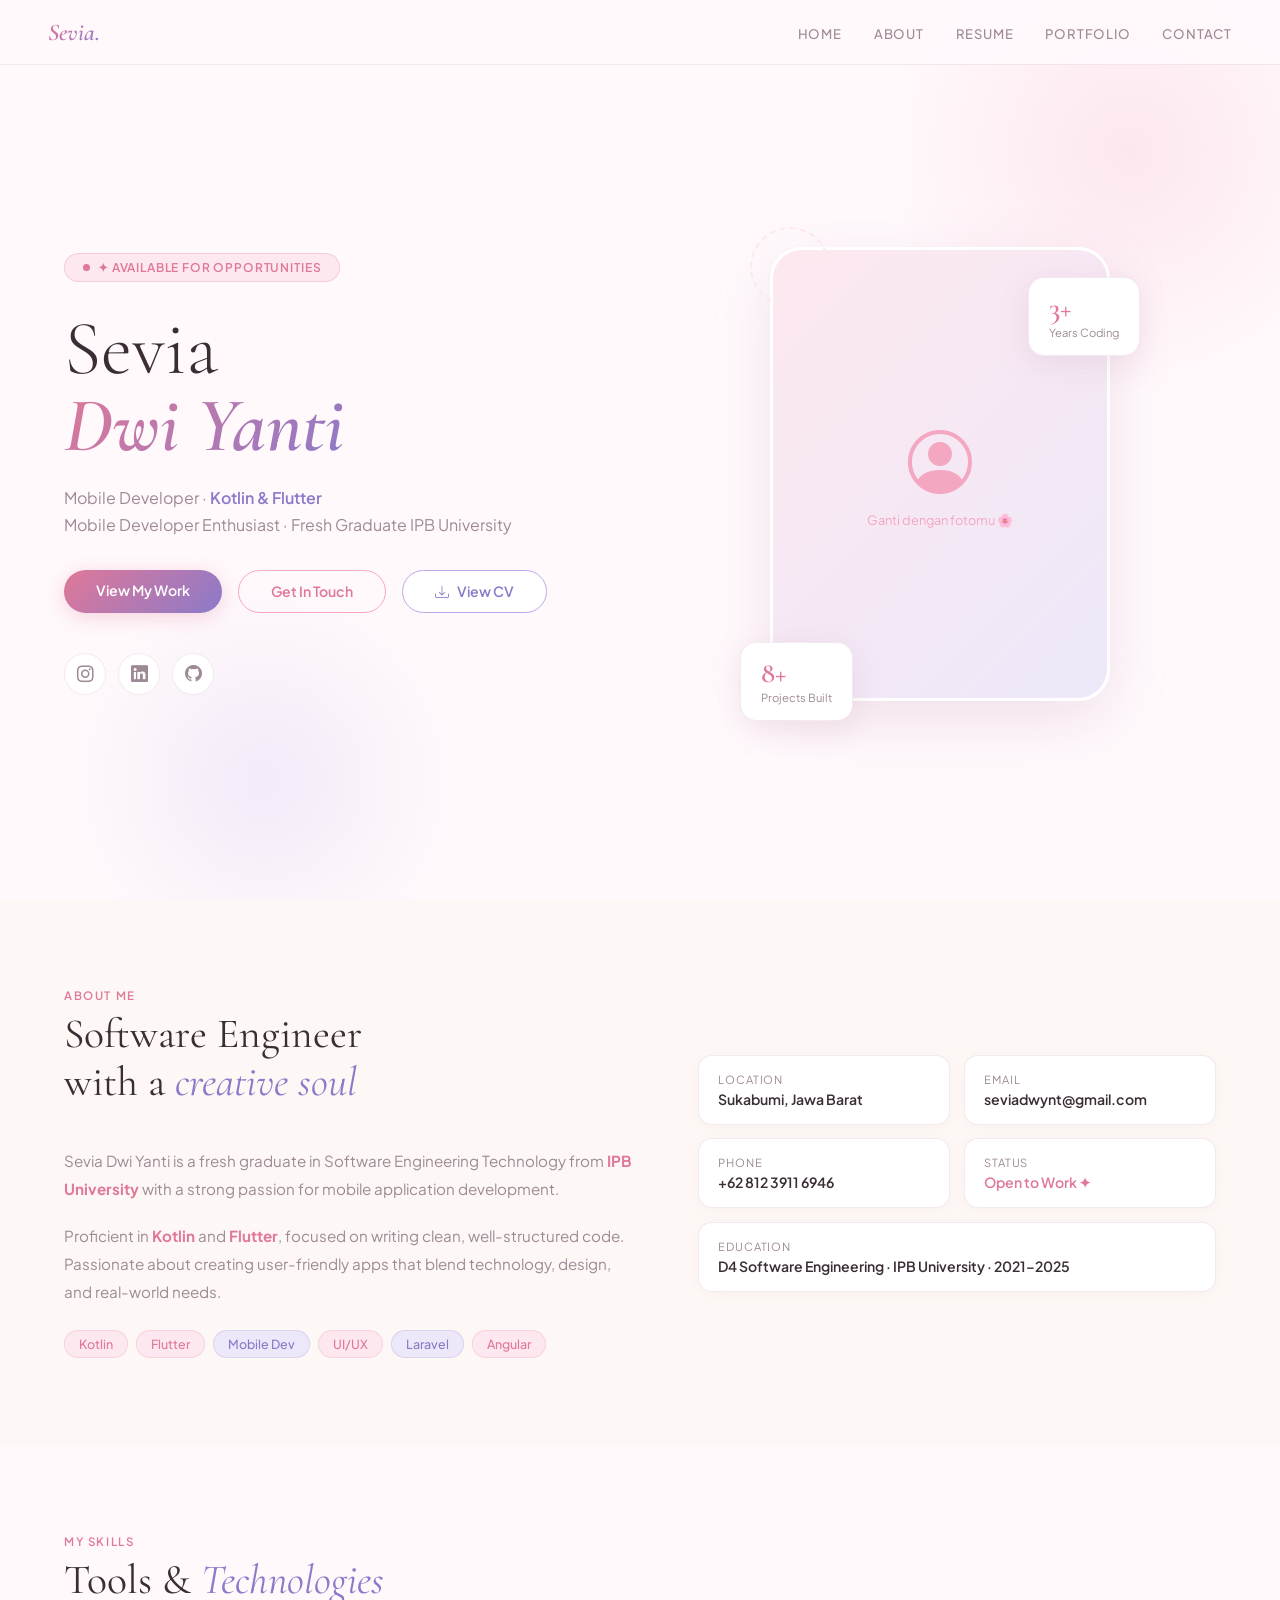
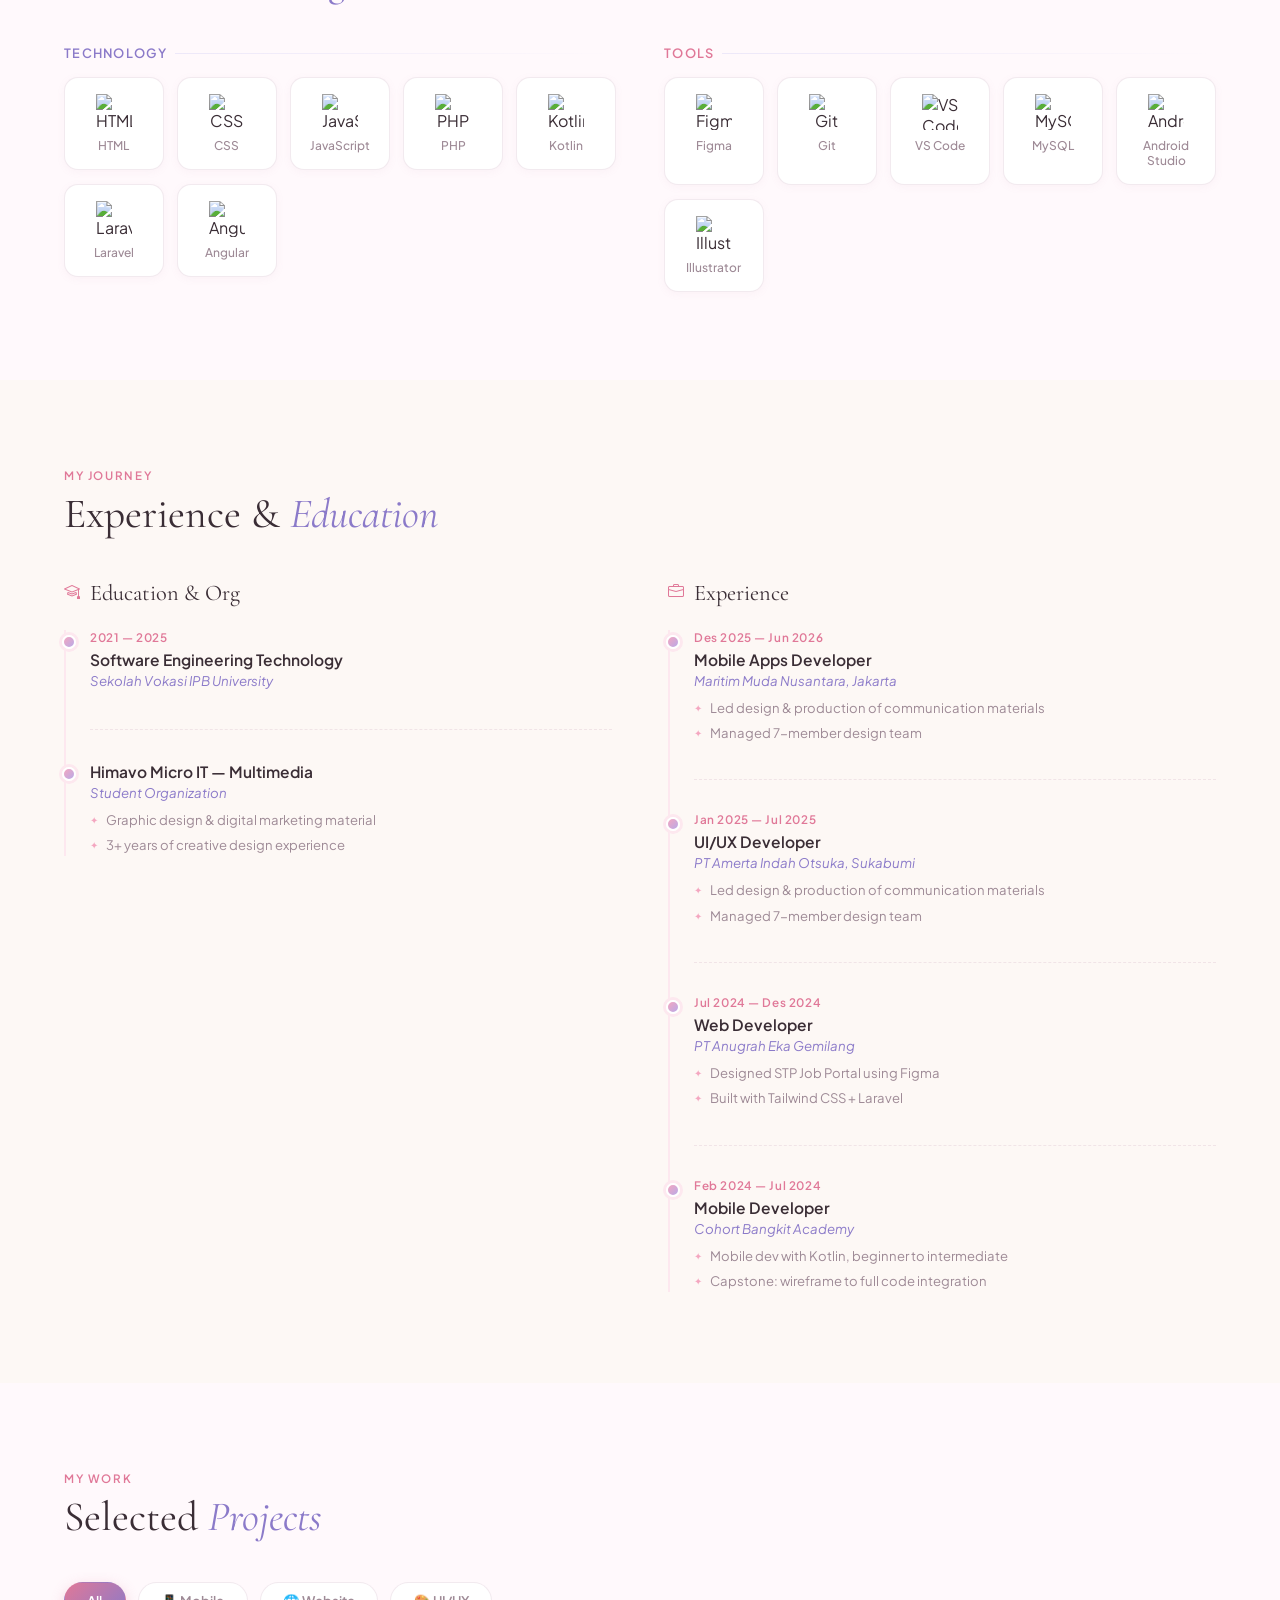
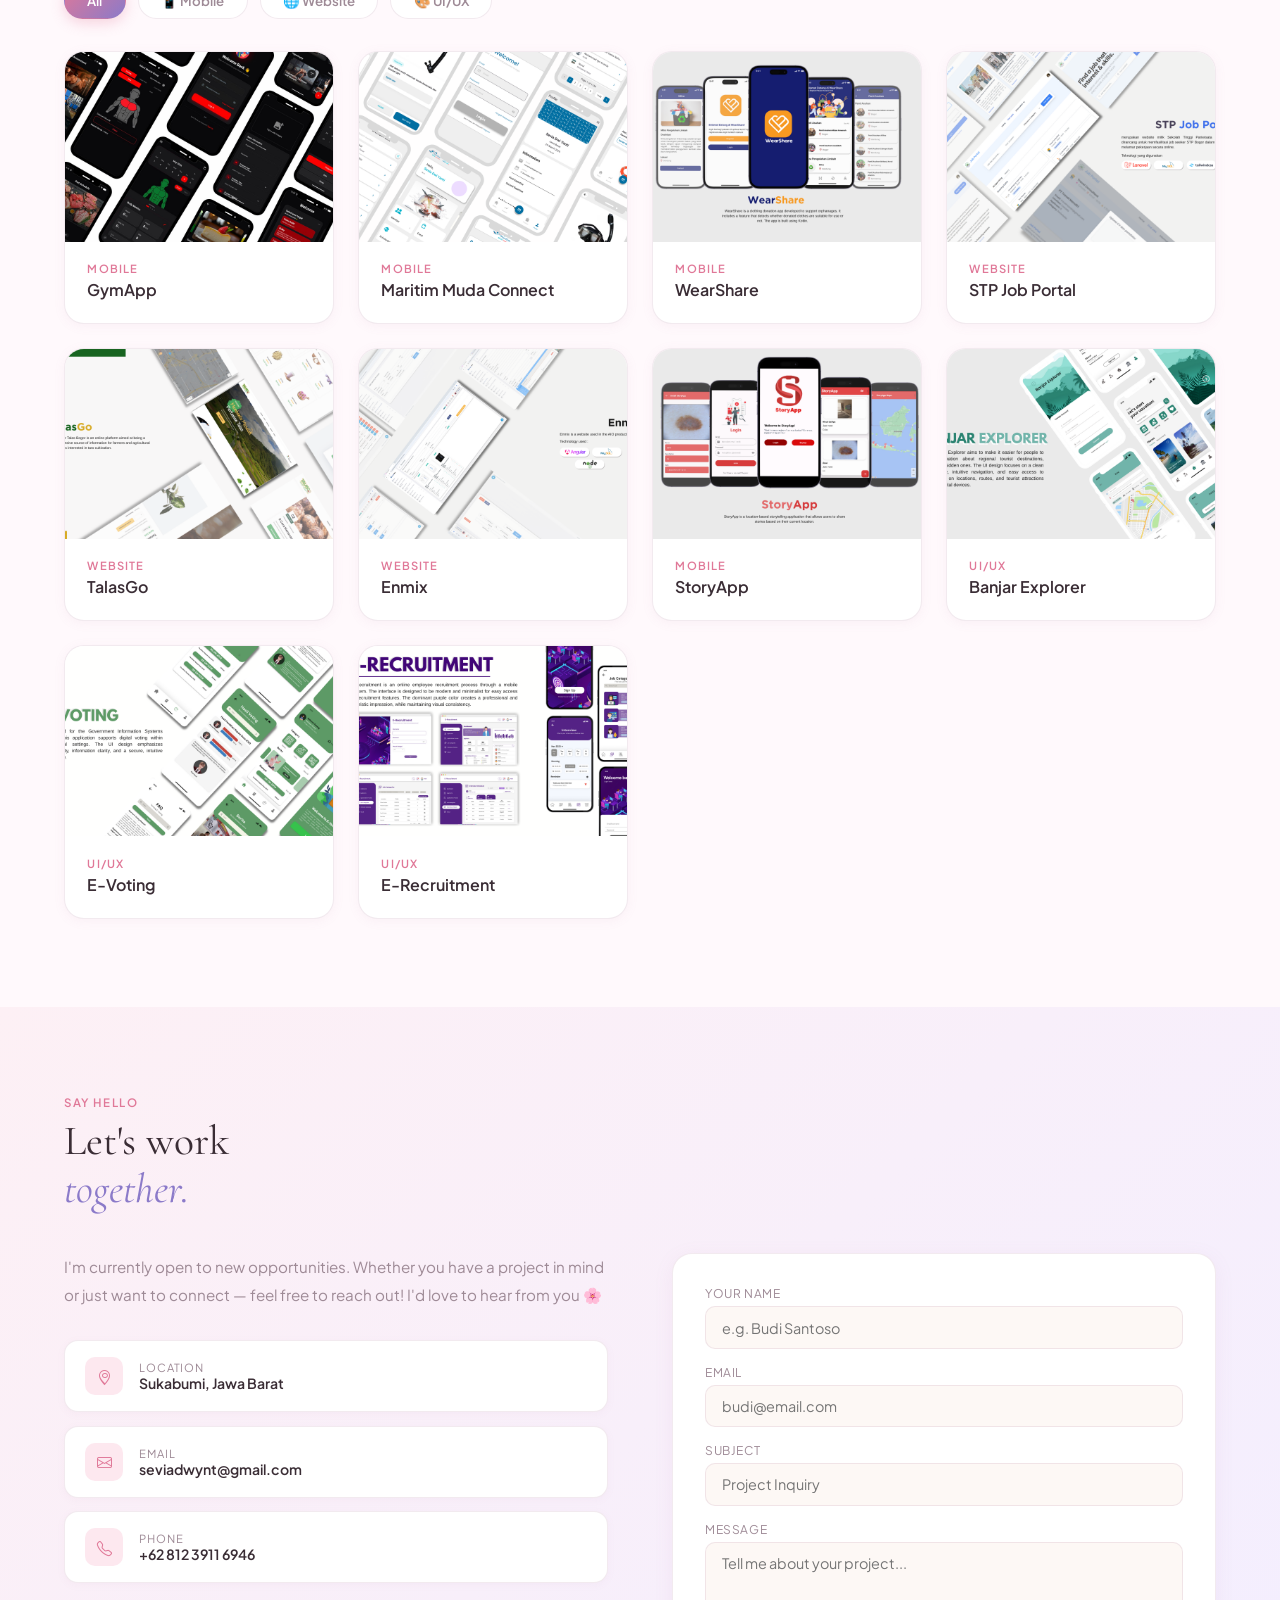
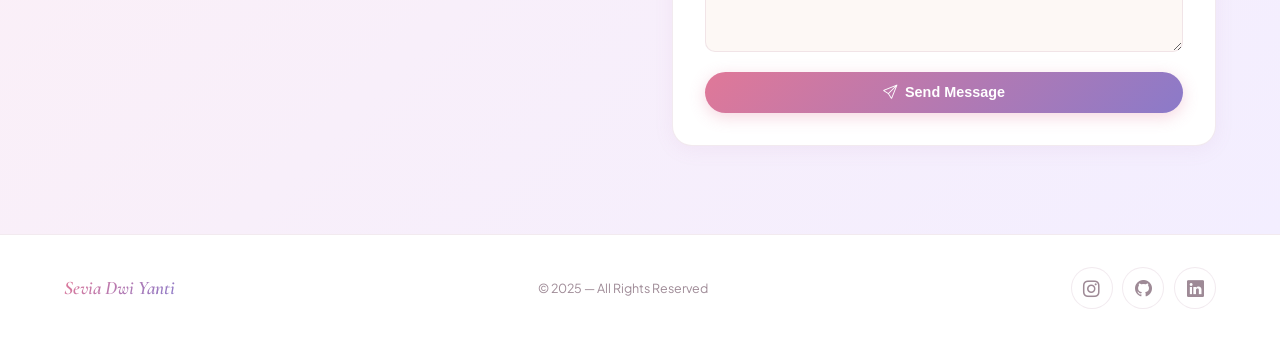
==== commit e960c871: "update project dan cv" ====
--- a/index.html
+++ b/index.html
@@ -60,7 +60,6 @@
 .hero-right{position:relative;z-index:2;display:flex;justify-content:center}
 .photo-frame{position:relative;width:340px}
 .photo-inner{width:100%;aspect-ratio:3/4;border-radius:2rem;overflow:hidden;border:3px solid white;box-shadow:0 20px 60px rgba(180,120,160,0.18);background:linear-gradient(135deg,var(--pink-light),var(--lilac-light));display:flex;align-items:center;justify-content:center;flex-direction:column;gap:12px;color:var(--muted)}
-/* Jika ada foto, ganti div.photo-inner dengan <img src="assets/img/foto-kamu.jpg" style="width:100%;aspect-ratio:3/4;object-fit:cover;border-radius:2rem;border:3px solid white;"/> */
 .photo-inner i{font-size:4rem;color:var(--pink)}
 .photo-inner span{font-size:0.82rem}
 .float-card{position:absolute;background:white;border-radius:16px;padding:1rem 1.25rem;box-shadow:0 8px 30px rgba(180,120,160,0.15);border:1px solid var(--border)}
@@ -120,12 +119,9 @@
 /* PORTFOLIO */
 #portfolio{background:var(--bg)}
 .porto-grid{display:grid;grid-template-columns:repeat(auto-fill,minmax(260px,1fr));gap:1.5rem}
-.porto-card{background:white;border:1px solid var(--border);border-radius:20px;overflow:hidden;transition:all 0.3s;cursor:pointer;box-shadow:0 2px 12px rgba(180,120,160,0.07)}
+.porto-card{background:white;border:1px solid var(--border);border-radius:20px;overflow:hidden;transition:all 0.3s;cursor:pointer;box-shadow:0 2px 12px rgba(180,120,160,0.07);text-decoration:none;display:block;color:inherit}
 .porto-card:hover{transform:translateY(-6px);box-shadow:0 16px 40px rgba(180,120,160,0.16);border-color:var(--pink)}
 .porto-thumb{height:190px;display:flex;align-items:center;justify-content:center;font-size:2.5rem}
-/* Untuk mengganti thumbnail dengan gambar asli:
-   Ganti <div class="porto-thumb pink">emoji</div>
-   dengan <img src="assets/img/portfolio/nama-gambar.png" style="width:100%;height:190px;object-fit:cover;"/> */
 .porto-thumb.pink{background:linear-gradient(135deg,var(--pink-light),#fce4ec)}
 .porto-thumb.lilac{background:linear-gradient(135deg,var(--lilac-light),#e8eaf6)}
 .porto-thumb.peach{background:linear-gradient(135deg,#fdebd0,#fce4d6)}
@@ -200,7 +196,7 @@
     <div class="hero-btns">
       <a href="#portfolio" class="btn-fill">View My Work</a>
       <a href="#contact" class="btn-ghost">Get In Touch</a>
-      <a href="assets/cv-sevia.pdf" download="CV_Sevia_Dwi_Yanti.pdf" class="btn-download"><i class="bi bi-download"></i> Download CV</a>
+      <a href="cv.html" class="btn-download"><i class="bi bi-download"></i> View CV</a>
     </div>
     <div class="hero-socials">
       <a href="https://www.instagram.com/sevia.dwynt_/" class="soc" target="_blank"><i class="bi bi-instagram"></i></a>
@@ -211,9 +207,6 @@
   <div class="hero-right">
     <div class="photo-frame">
       <div class="deco-ring"></div>
-      <!-- GANTI: hapus div.photo-inner di bawah, lalu taruh:
-           <img src="assets/img/foto-kamu.jpg" style="width:100%;aspect-ratio:3/4;object-fit:cover;border-radius:2rem;border:3px solid white;box-shadow:0 20px 60px rgba(180,120,160,0.18);display:block;"/>
-      -->
       <div class="photo-inner">
         <i class="bi bi-person-circle"></i>
         <span style="font-size:0.8rem;color:var(--pink)">Ganti dengan fotomu 🌸</span>
@@ -315,6 +308,15 @@
       <div class="col-title"><i class="bi bi-briefcase"></i> Experience</div>
       <div class="timeline">
         <div class="tl">
+          <div class="tl-date">Des 2025 — Jun 2026</div>
+          <div class="tl-role">Mobile Apps Developer</div>
+          <div class="tl-place">Maritim Muda Nusantara, Jakarta</div>
+          <ul class="tl-pts">
+            <li>Led design &amp; production of communication materials</li>
+            <li>Managed 7-member design team</li>
+          </ul>
+        </div>
+        <div class="tl">
           <div class="tl-date">Jan 2025 — Jul 2025</div>
           <div class="tl-role">UI/UX Developer</div>
           <div class="tl-place">PT Amerta Indah Otsuka, Sukabumi</div>
@@ -351,7 +353,6 @@
   <div class="sec-label">My Work</div>
   <h2 class="sec-title">Selected <em>Projects</em></h2>
 
-  <!-- FILTER TABS -->
   <div class="porto-filters">
     <button class="pf-btn active" onclick="filterPorto('all', this)">All</button>
     <button class="pf-btn" onclick="filterPorto('mobile', this)">📱 Mobile</button>
@@ -360,38 +361,45 @@
   </div>
 
   <div class="porto-grid" id="portoGrid">
+    <a href="portfolio-details.html?project=gymapp" class="porto-card" data-cat="mobile">
+      <img src="assets/img/portfolio/GymAppBaru.jpg" alt="GymApp" style="width:100%;height:190px;object-fit:cover;display:block;"/>
+      <div class="porto-body"><div class="porto-type">Mobile</div><div class="porto-name">GymApp</div></div>
+    </a>
+    <a href="portfolio-details.html?project=maritim-muda-connect" class="porto-card" data-cat="mobile">
+      <img src="assets/img/portfolio/MaritimMudaConnect.png" alt="Maritim Muda Connect" style="width:100%;height:190px;object-fit:cover;display:block;"/>
+      <div class="porto-body"><div class="porto-type">Mobile</div><div class="porto-name">Maritim Muda Connect</div></div>
+    </a>
     <a href="portfolio-details.html?project=wearshare" class="porto-card" data-cat="mobile">
       <img src="assets/img/portfolio/wearshare.png" alt="WearShare" style="width:100%;height:190px;object-fit:cover;display:block;"/>
-      <div class="porto-body"><div class="porto-type">Mobile</div><div class="porto-name">WearShare</div><div class="porto-desc">Clothing sharing mobile app built with Kotlin</div></div>
+      <div class="porto-body"><div class="porto-type">Mobile</div><div class="porto-name">WearShare</div></div>
     </a>
     <a href="portfolio-details.html?project=stp-job-portal" class="porto-card" data-cat="website">
       <img src="assets/img/portfolio/porto16.png" alt="STP Job Portal" style="width:100%;height:190px;object-fit:cover;display:block;"/>
-      <div class="porto-body"><div class="porto-type">Website</div><div class="porto-name">STP Job Portal</div><div class="porto-desc">Job portal built with Laravel &amp; Tailwind CSS</div></div>
+      <div class="porto-body"><div class="porto-type">Website</div><div class="porto-name">STP Job Portal</div></div>
     </a>
     <a href="portfolio-details.html?project=talasgo" class="porto-card" data-cat="website">
       <img src="assets/img/portfolio/talasGo.png" alt="TalasGo" style="width:100%;height:190px;object-fit:cover;display:block;"/>
-      <div class="porto-body"><div class="porto-type">Website</div><div class="porto-name">TalasGo</div><div class="porto-desc">Taro-based product marketplace web app</div></div>
+      <div class="porto-body"><div class="porto-type">Website</div><div class="porto-name">TalasGo</div></div>
     </a>
     <a href="portfolio-details.html?project=enmix" class="porto-card" data-cat="website">
       <img src="assets/img/portfolio/Enmix.png" alt="Enmix" style="width:100%;height:190px;object-fit:cover;display:block;"/>
-      <div class="porto-body"><div class="porto-type">Website</div><div class="porto-name">Enmix</div><div class="porto-desc">Environmental management platform</div></div>
+      <div class="porto-body"><div class="porto-type">Website</div><div class="porto-name">Enmix</div></div>
     </a>
     <a href="portfolio-details.html?project=storyapp" class="porto-card" data-cat="mobile">
       <img src="assets/img/portfolio/StoryApp.png" alt="StoryApp" style="width:100%;height:190px;object-fit:cover;display:block;"/>
-      <div class="porto-body"><div class="porto-type">Mobile</div><div class="porto-name">StoryApp</div><div class="porto-desc">Kotlin-based social storytelling Android app</div></div>
-    </a>
-    <a href="portfolio-details.html
-    ?project=banjar-explorer" class="porto-card" data-cat="uiux">
+      <div class="porto-body"><div class="porto-type">Mobile</div><div class="porto-name">StoryApp</div></div>
+    </a>
+    <a href="portfolio-details.html?project=banjar-explorer" class="porto-card" data-cat="uiux">
       <img src="assets/img/portfolio/banjarexplorer.png" alt="Banjar Explorer" style="width:100%;height:190px;object-fit:cover;display:block;"/>
-      <div class="porto-body"><div class="porto-type">UI/UX</div><div class="porto-name">Banjar Explorer</div><div class="porto-desc">Tourism UI/UX design for Banjar region</div></div>
+      <div class="porto-body"><div class="porto-type">UI/UX</div><div class="porto-name">Banjar Explorer</div></div>
     </a>
     <a href="portfolio-details.html?project=e-voting" class="porto-card" data-cat="uiux">
       <img src="assets/img/portfolio/e-voting.png" alt="E-Voting" style="width:100%;height:190px;object-fit:cover;display:block;"/>
-      <div class="porto-body"><div class="porto-type">UI/UX</div><div class="porto-name">E-Voting</div><div class="porto-desc">Digital voting interface design</div></div>
+      <div class="porto-body"><div class="porto-type">UI/UX</div><div class="porto-name">E-Voting</div></div>
     </a>
     <a href="portfolio-details.html?project=e-recruitment" class="porto-card" data-cat="uiux">
       <img src="assets/img/portfolio/e-recruitment.png" alt="E-Recruitment" style="width:100%;height:190px;object-fit:cover;display:block;"/>
-      <div class="porto-body"><div class="porto-type">UI/UX</div><div class="porto-name">E-Recruitment</div><div class="porto-desc">HR recruitment system UI design</div></div>
+      <div class="porto-body"><div class="porto-type">UI/UX</div><div class="porto-name">E-Recruitment</div></div>
     </a>
   </div>
 </section>
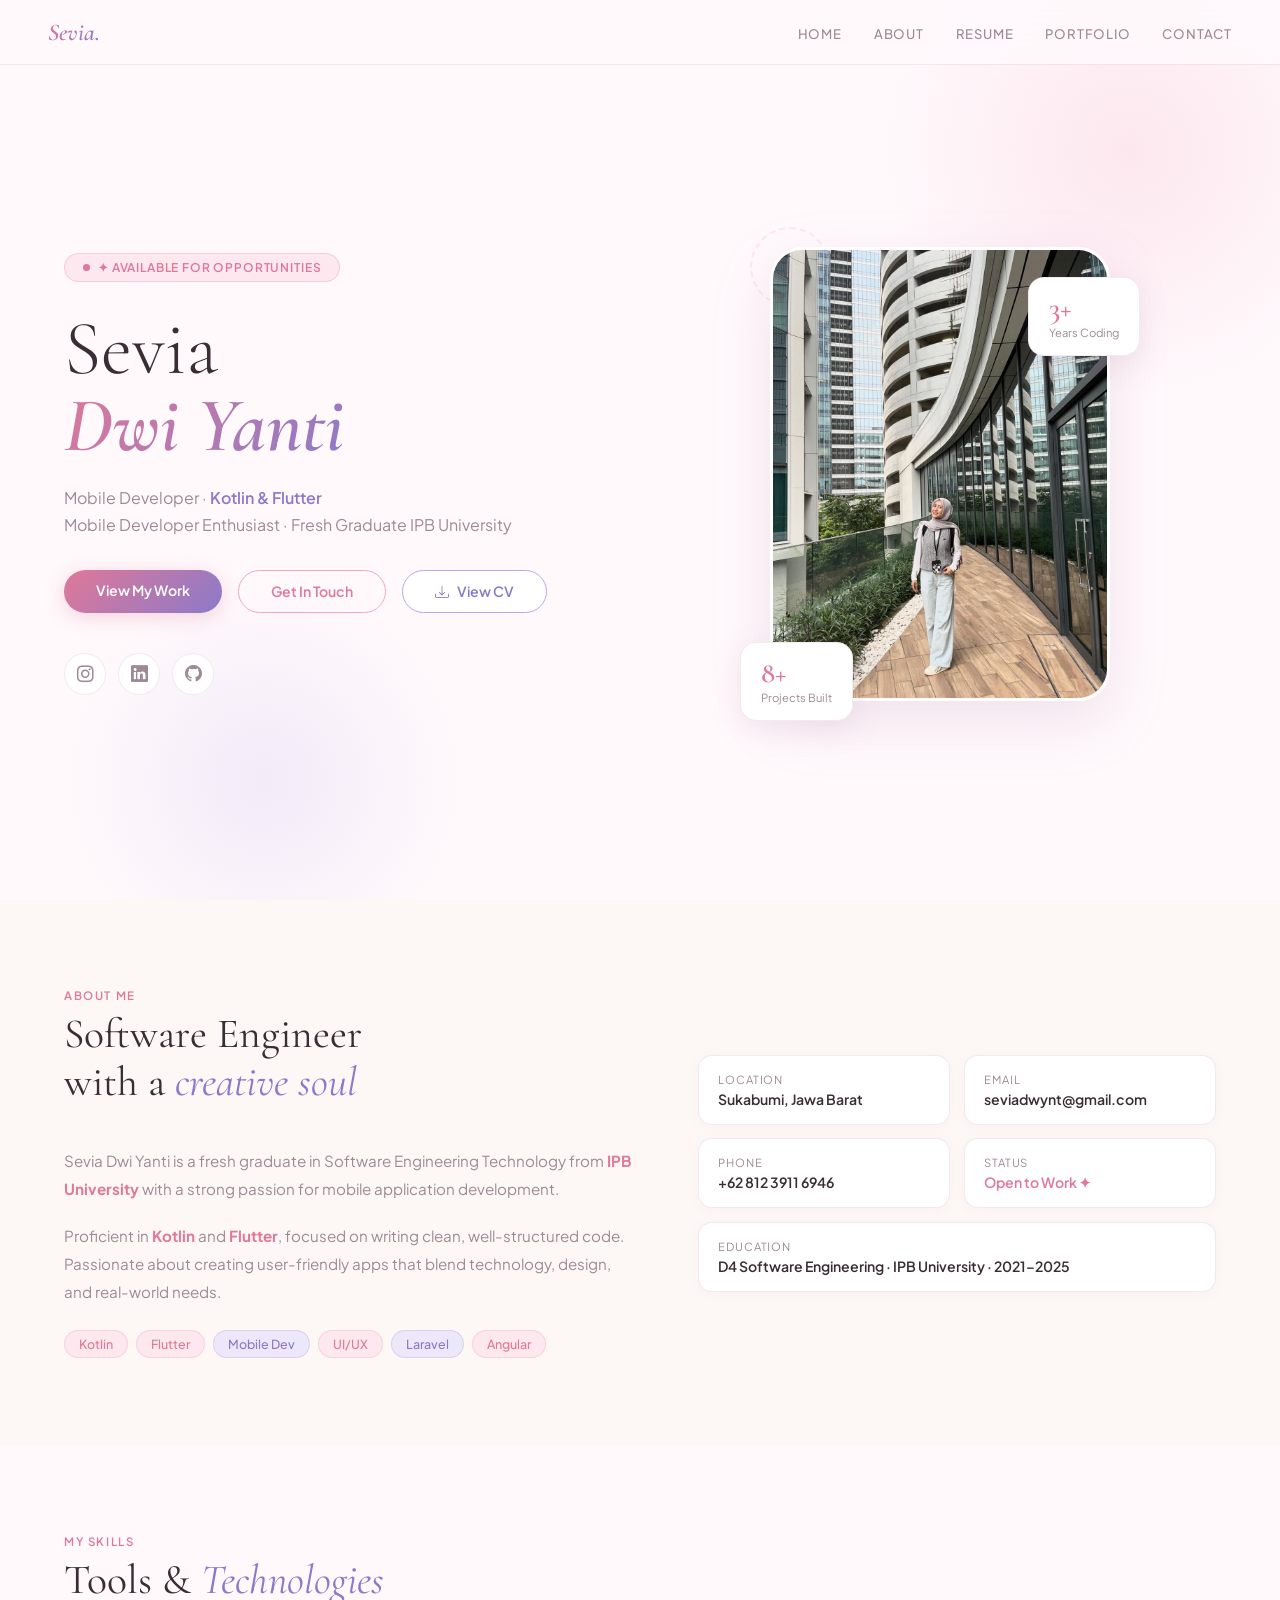
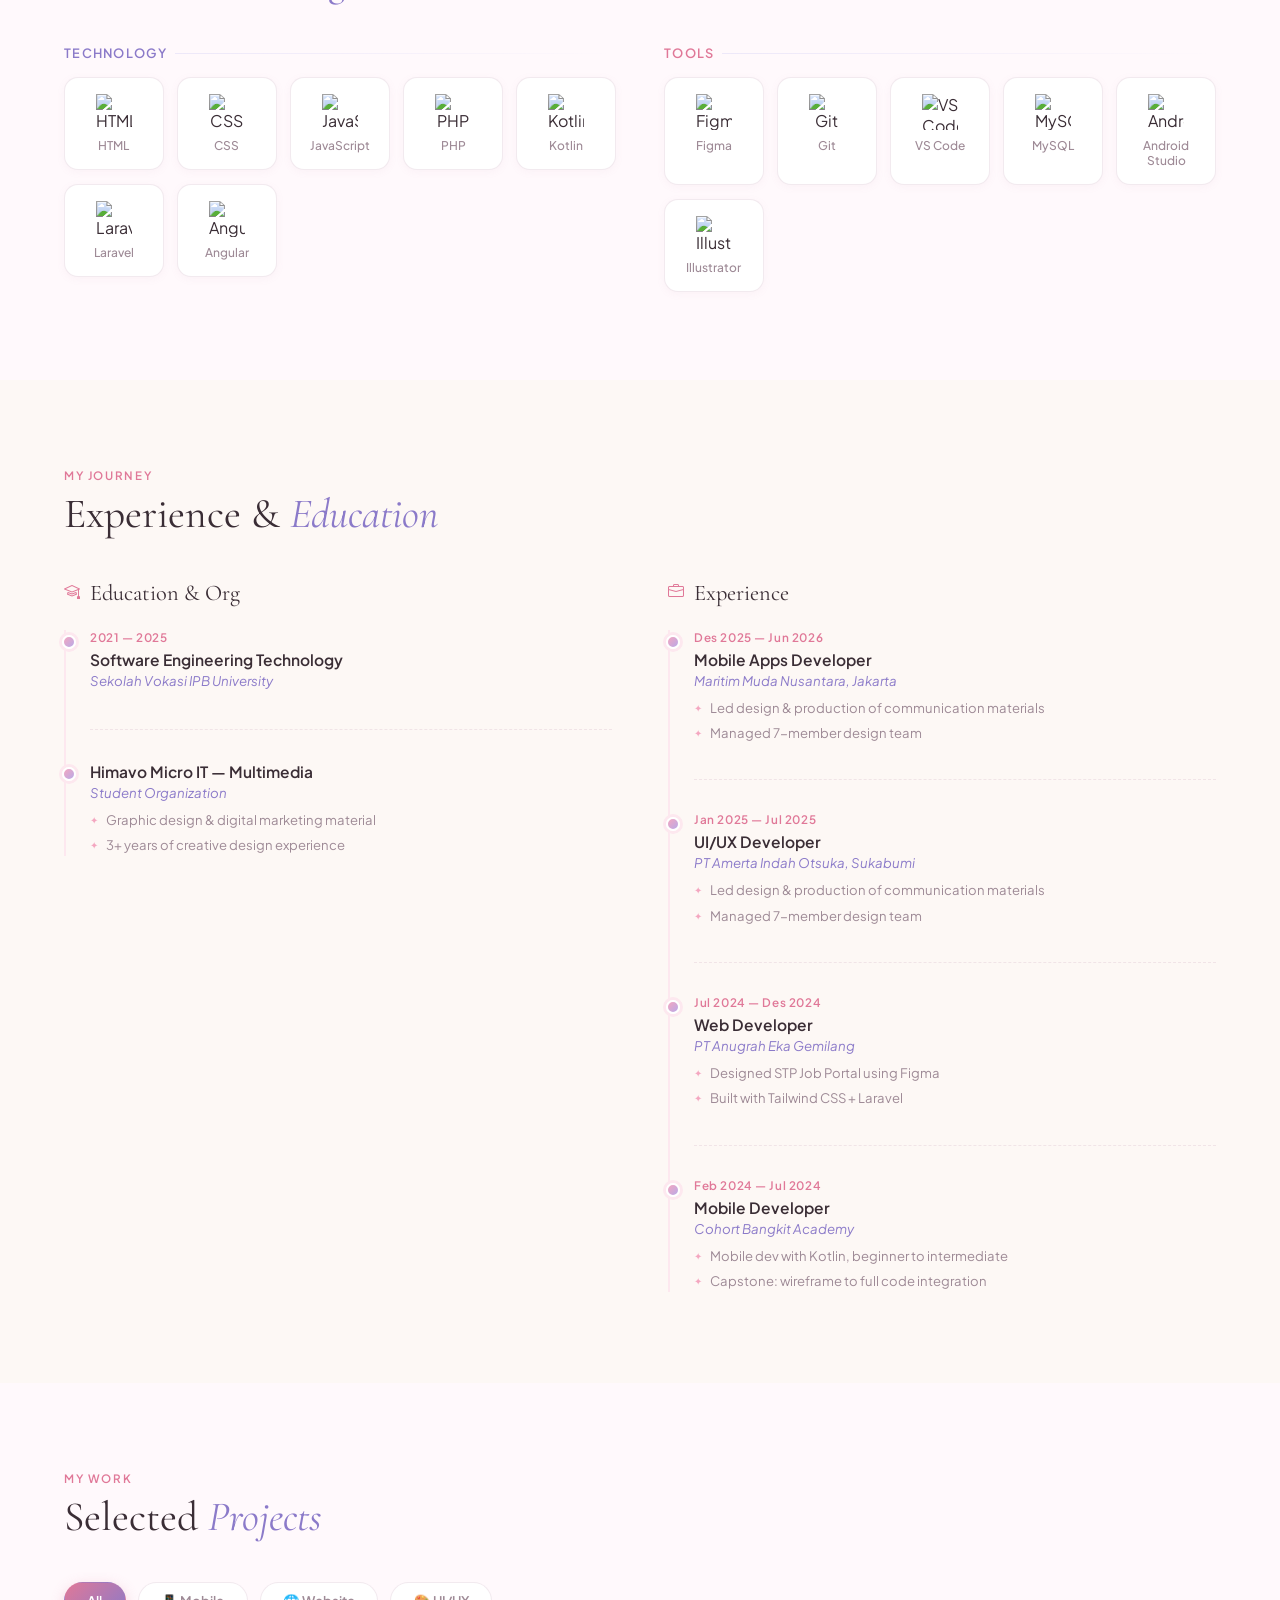
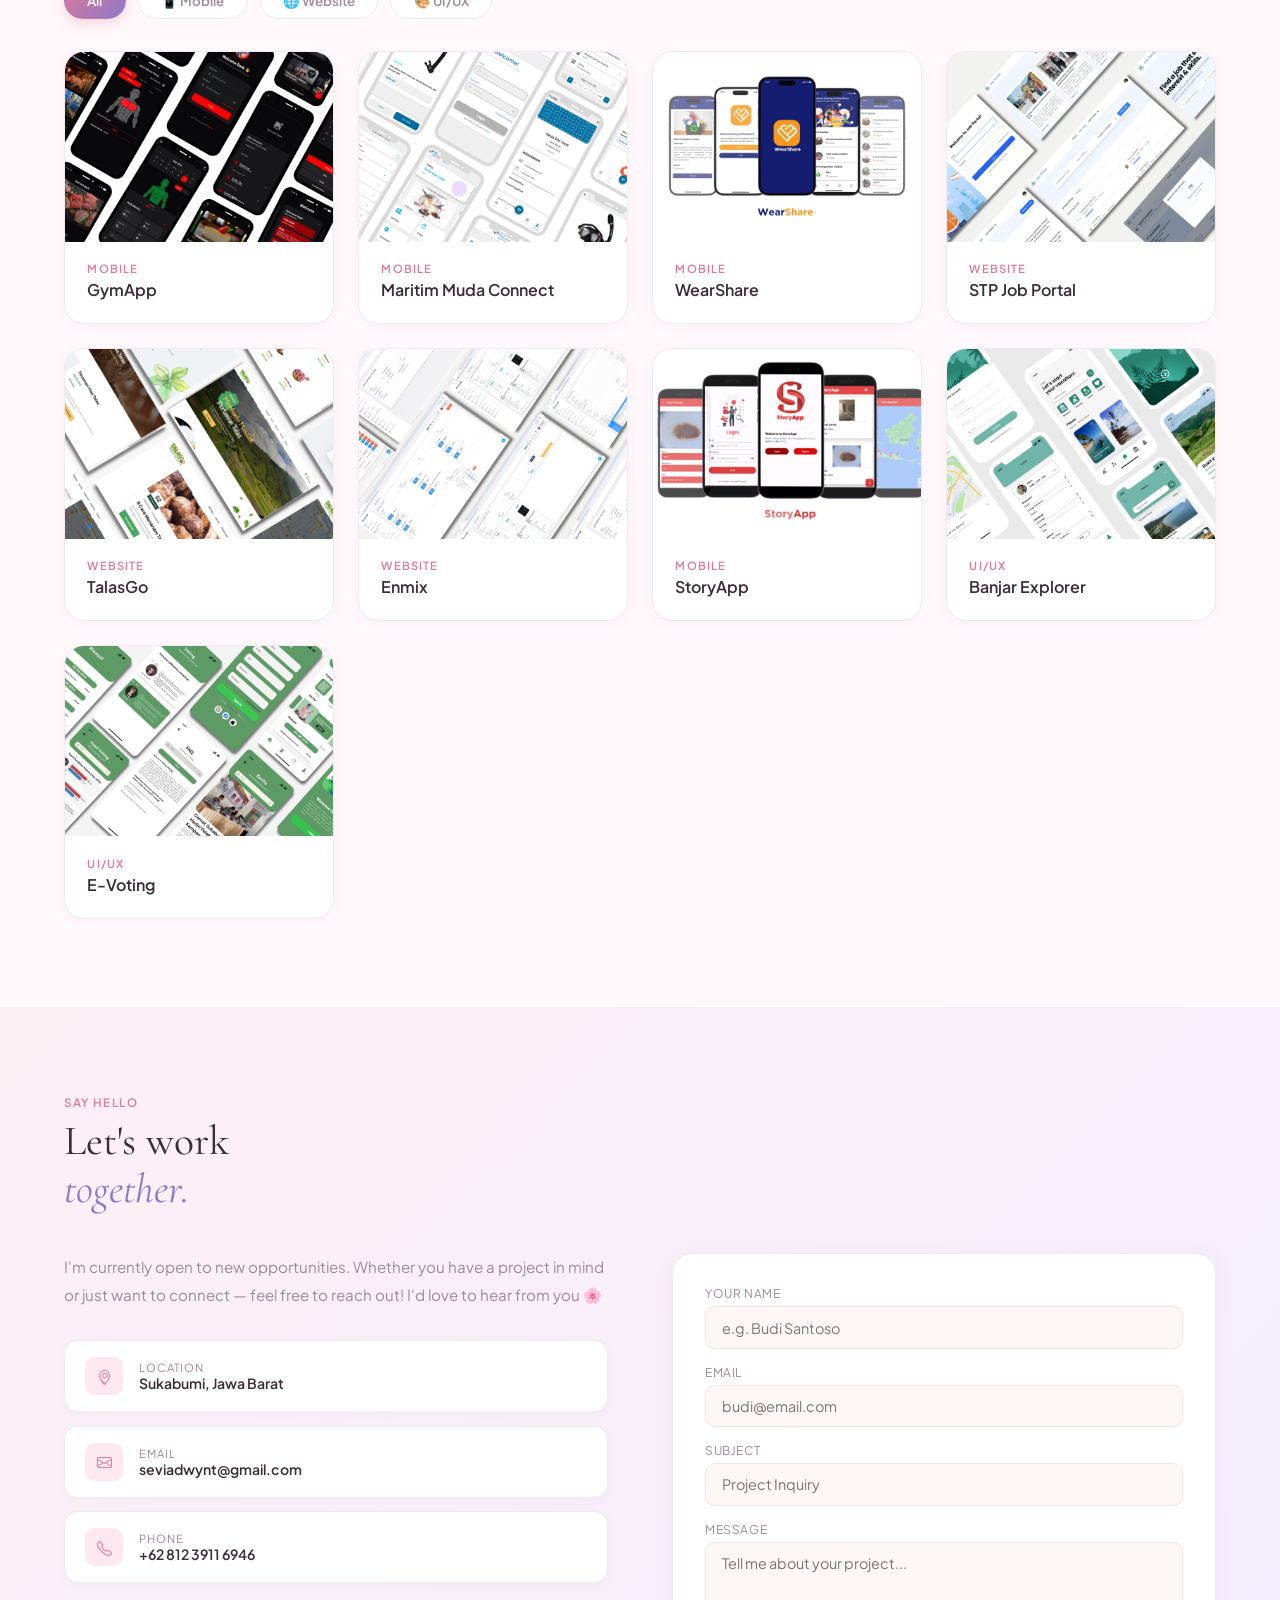
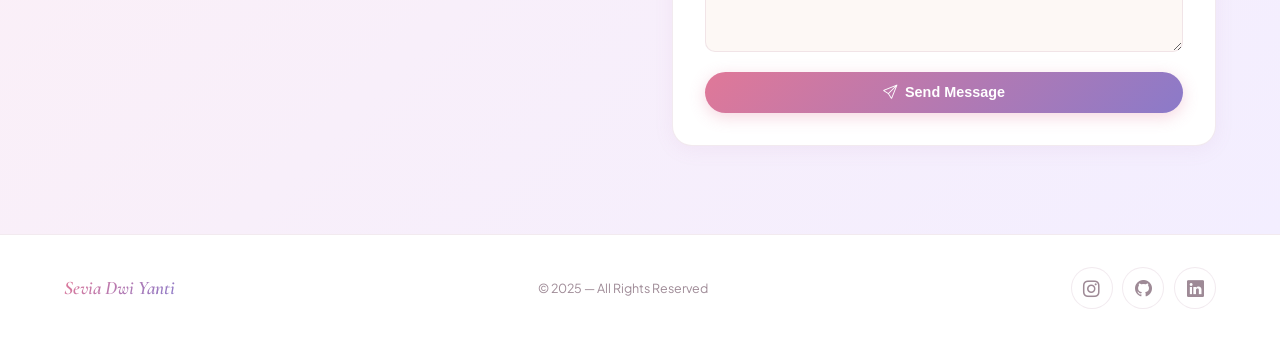
==== commit 36c9f21e: "update foto project" ====
--- a/index.html
+++ b/index.html
@@ -59,9 +59,26 @@
 /* HERO RIGHT */
 .hero-right{position:relative;z-index:2;display:flex;justify-content:center}
 .photo-frame{position:relative;width:340px}
-.photo-inner{width:100%;aspect-ratio:3/4;border-radius:2rem;overflow:hidden;border:3px solid white;box-shadow:0 20px 60px rgba(180,120,160,0.18);background:linear-gradient(135deg,var(--pink-light),var(--lilac-light));display:flex;align-items:center;justify-content:center;flex-direction:column;gap:12px;color:var(--muted)}
-.photo-inner i{font-size:4rem;color:var(--pink)}
-.photo-inner span{font-size:0.82rem}
+
+/* ✅ FIXED: photo-inner sekarang tidak pakai flex, foto mengisi penuh */
+.photo-inner{
+  width:100%;
+  aspect-ratio:3/4;
+  border-radius:2rem;
+  overflow:hidden;
+  border:3px solid white;
+  box-shadow:0 20px 60px rgba(180,120,160,0.18);
+  position:relative;
+}
+.photo-inner img{
+  width:100%;
+  height:100%;
+  object-fit:cover;
+  object-position:center top;
+  display:block;
+  border-radius:0;
+}
+
 .float-card{position:absolute;background:white;border-radius:16px;padding:1rem 1.25rem;box-shadow:0 8px 30px rgba(180,120,160,0.15);border:1px solid var(--border)}
 .float-card1{bottom:-20px;left:-30px}
 .float-card2{top:30px;right:-30px}
@@ -204,13 +221,16 @@
       <a href="https://github.com/seviadwiyanti" class="soc" target="_blank"><i class="bi bi-github"></i></a>
     </div>
   </div>
+
   <div class="hero-right">
     <div class="photo-frame">
       <div class="deco-ring"></div>
+
+      <!-- ✅ FIXED: hapus <i> icon, foto langsung mengisi frame -->
       <div class="photo-inner">
-        <i class="bi bi-person-circle"></i>
-        <span style="font-size:0.8rem;color:var(--pink)">Ganti dengan fotomu 🌸</span>
-      </div>
+        <img src="assets/img/Fotosepia.jpeg" alt="Foto Profil">
+      </div>
+
       <div class="float-card float-card1">
         <div class="fc-num">8+</div>
         <div class="fc-label">Projects Built</div>
@@ -396,10 +416,6 @@
     <a href="portfolio-details.html?project=e-voting" class="porto-card" data-cat="uiux">
       <img src="assets/img/portfolio/e-voting.png" alt="E-Voting" style="width:100%;height:190px;object-fit:cover;display:block;"/>
       <div class="porto-body"><div class="porto-type">UI/UX</div><div class="porto-name">E-Voting</div></div>
-    </a>
-    <a href="portfolio-details.html?project=e-recruitment" class="porto-card" data-cat="uiux">
-      <img src="assets/img/portfolio/e-recruitment.png" alt="E-Recruitment" style="width:100%;height:190px;object-fit:cover;display:block;"/>
-      <div class="porto-body"><div class="porto-type">UI/UX</div><div class="porto-name">E-Recruitment</div></div>
     </a>
   </div>
 </section>
@@ -430,13 +446,17 @@
       <div class="cinfo"><div class="cinfo-icon"><i class="bi bi-envelope"></i></div><div><div class="cinfo-lbl">Email</div><div class="cinfo-val">seviadwynt@gmail.com</div></div></div>
       <div class="cinfo"><div class="cinfo-icon"><i class="bi bi-telephone"></i></div><div><div class="cinfo-lbl">Phone</div><div class="cinfo-val">+62 812 3911 6946</div></div></div>
     </div>
-    <div class="cform">
-      <div><label class="flabel">Your Name</label><input class="finput" type="text" placeholder="e.g. Budi Santoso"/></div>
-      <div><label class="flabel">Email</label><input class="finput" type="email" placeholder="budi@email.com"/></div>
-      <div><label class="flabel">Subject</label><input class="finput" type="text" placeholder="Project Inquiry"/></div>
-      <div><label class="flabel">Message</label><textarea class="finput" placeholder="Tell me about your project..."></textarea></div>
-      <button class="fsend"><i class="bi bi-send"></i> Send Message</button>
-    </div>
+    <form class="cform" action="https://formspree.io/f/mojrkbpz" method="POST">
+      <div><label class="flabel">Your Name</label>
+        <input class="finput" type="text" name="name" placeholder="e.g. Budi Santoso"/></div>
+      <div><label class="flabel">Email</label>
+        <input class="finput" type="email" name="email" placeholder="budi@email.com"/></div>
+      <div><label class="flabel">Subject</label>
+        <input class="finput" type="text" name="subject" placeholder="Project Inquiry"/></div>
+      <div><label class="flabel">Message</label>
+        <textarea class="finput" name="message" placeholder="Tell me about your project..."></textarea></div>
+      <button type="submit" class="fsend"><i class="bi bi-send"></i> Send Message</button>
+    </form>
   </div>
 </section>
 
